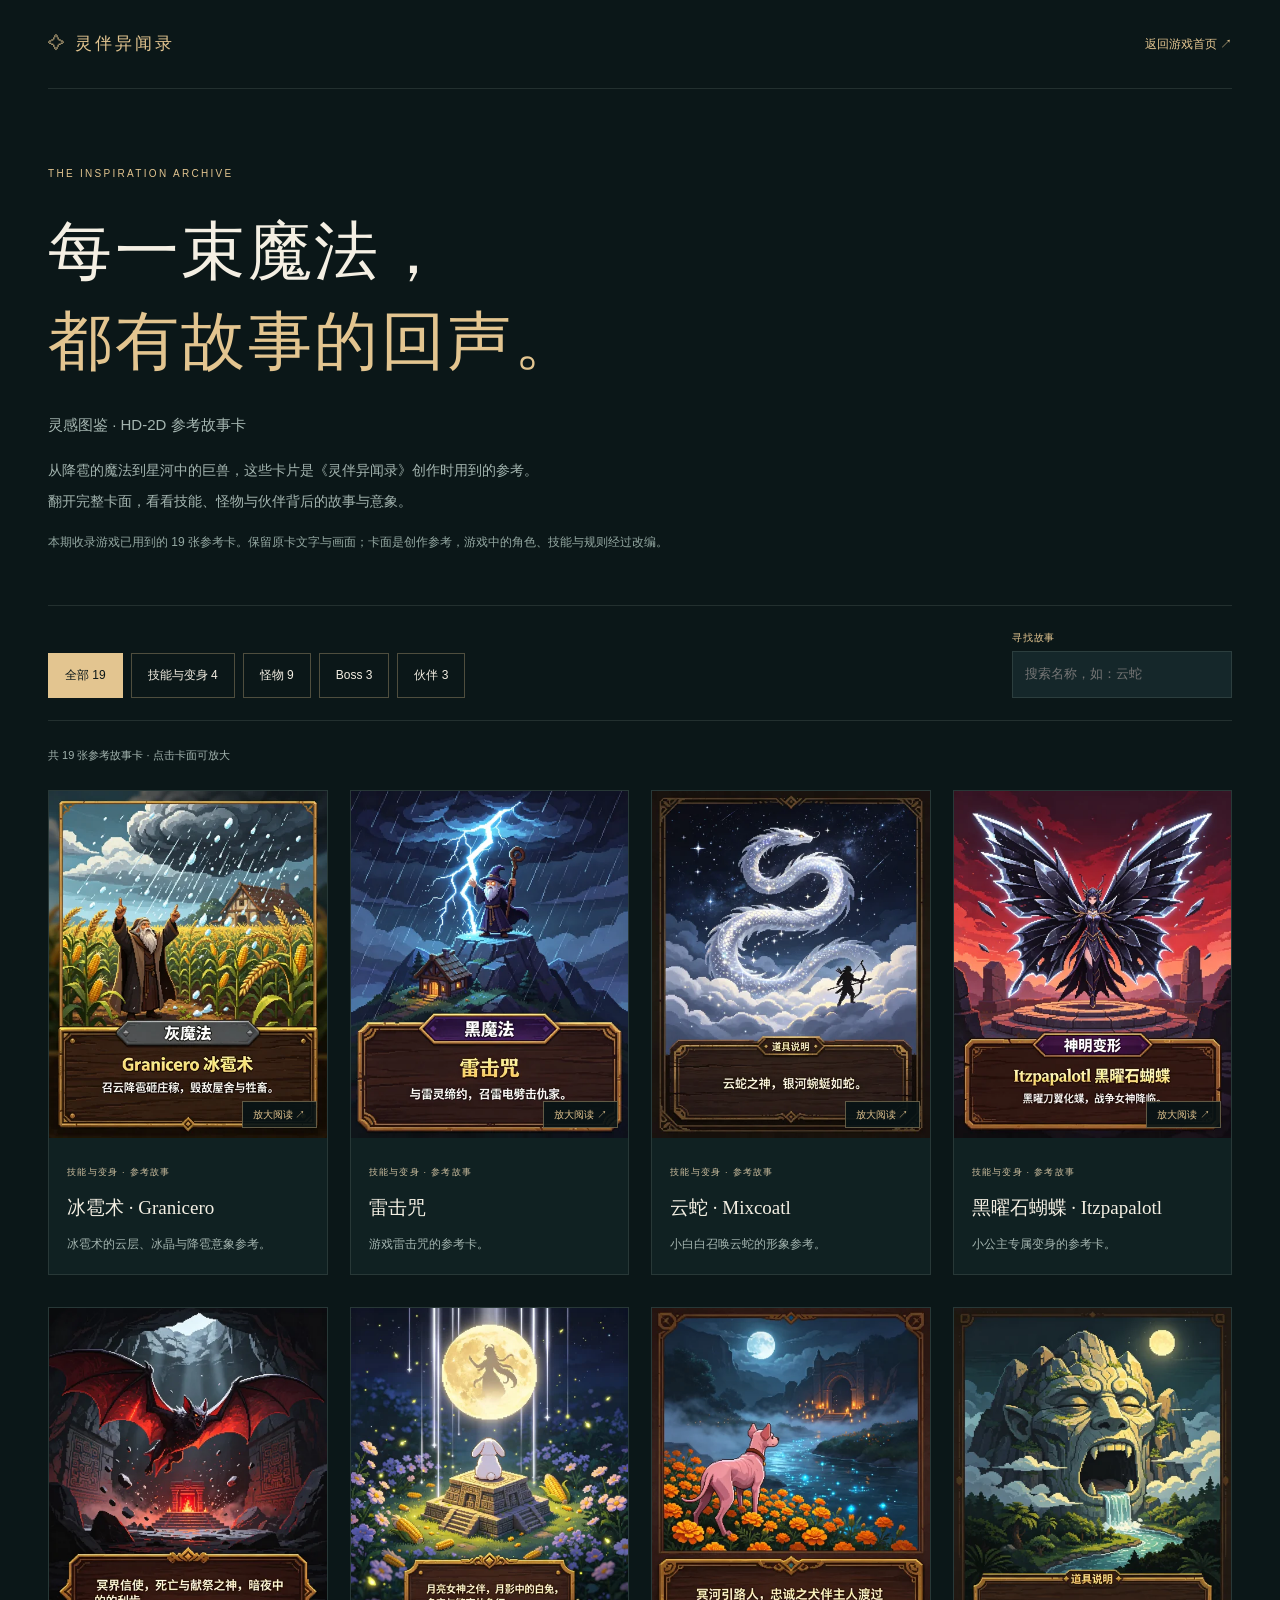
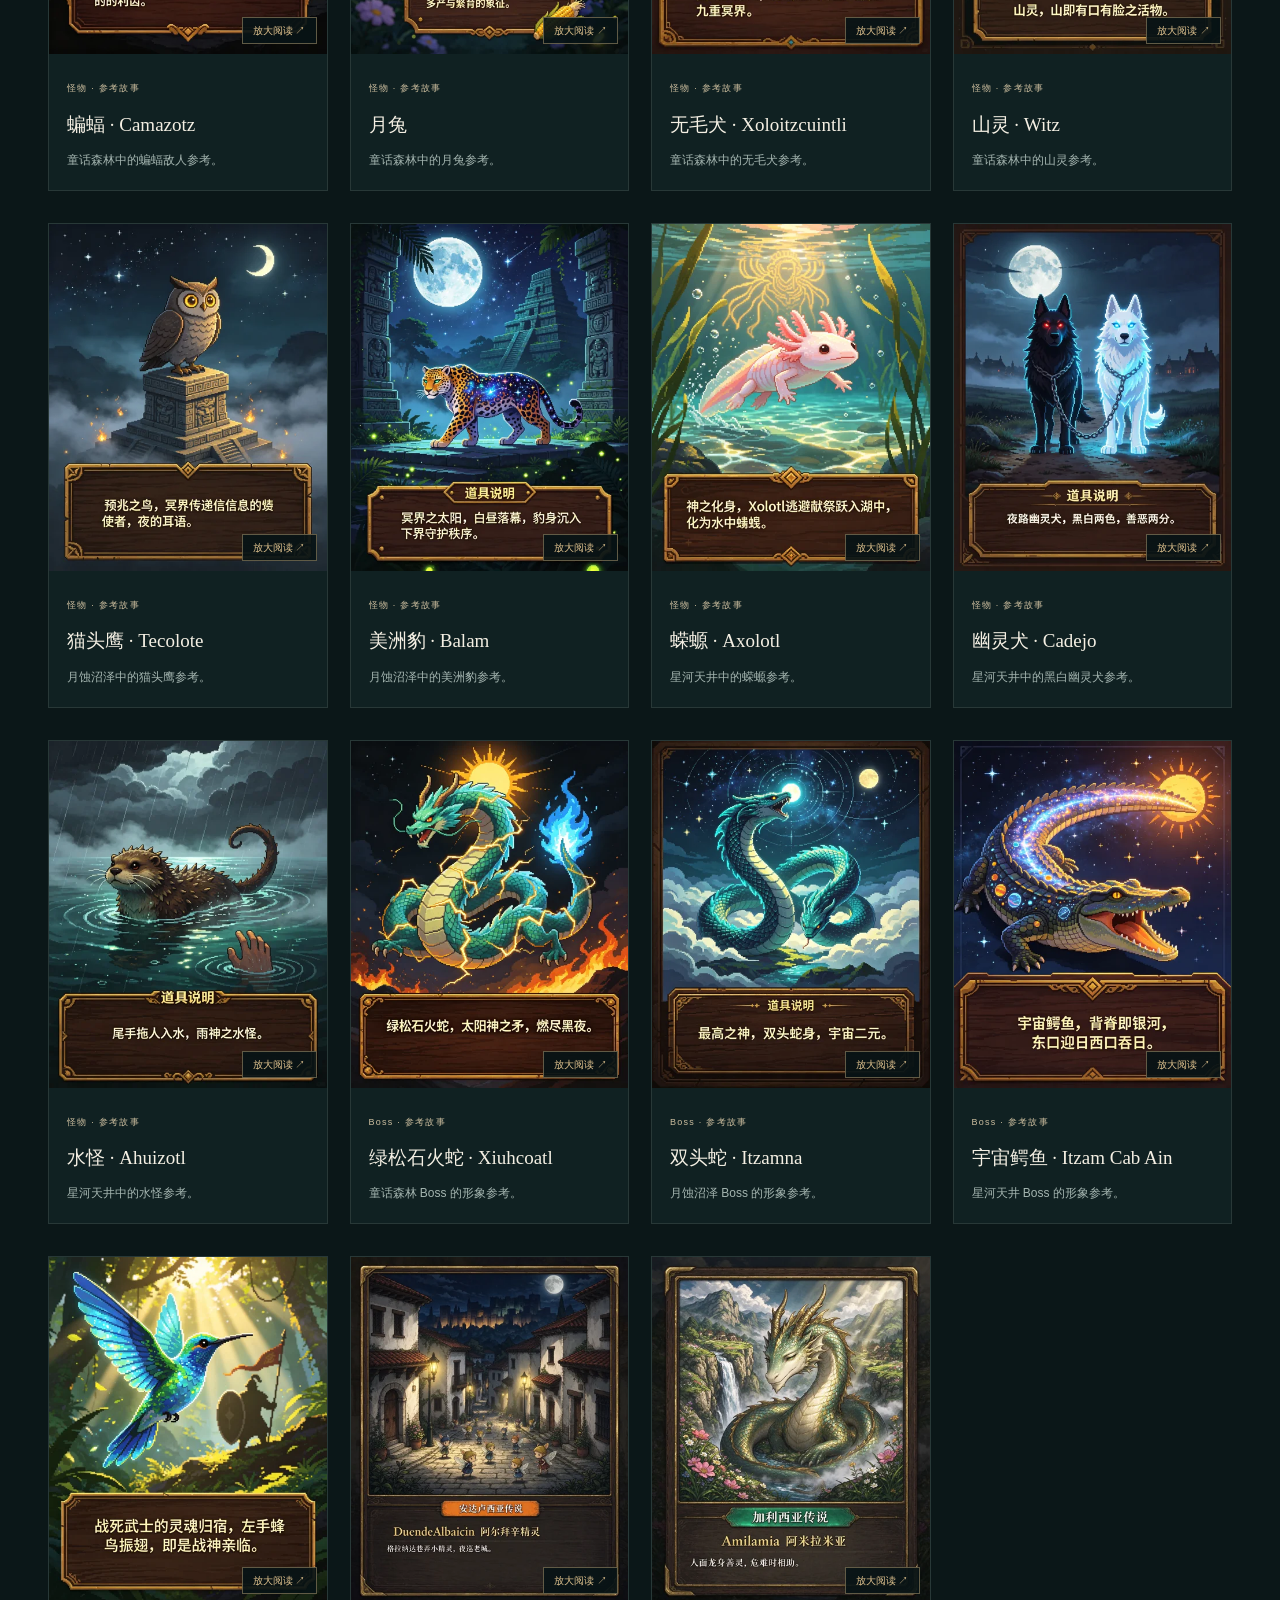
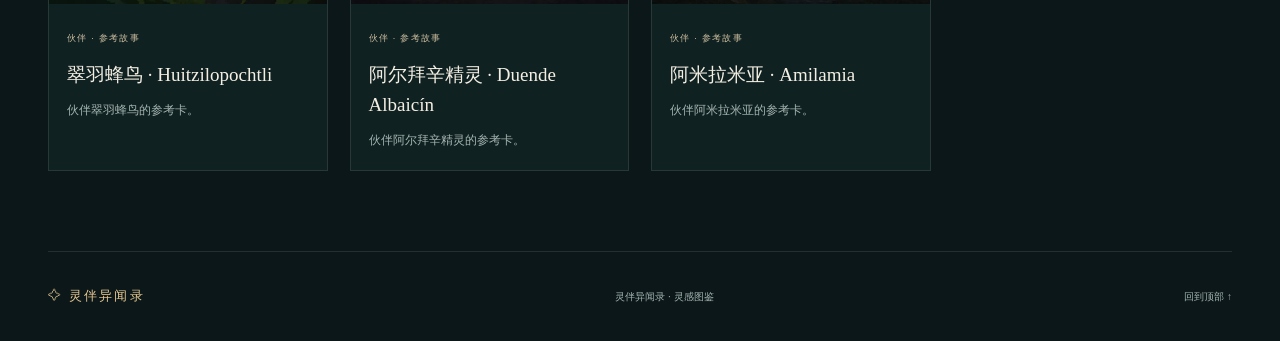
==== lore.html @ 79f8ac51 "Rename game to 灵伴异闻录 and refresh trailer branding" ====
<!doctype html>
<html lang="zh-CN"><head><meta charset="utf-8"><meta name="viewport" content="width=device-width, initial-scale=1"><meta name="theme-color" content="#0b1718"><title>灵感图鉴 · HD-2D 参考故事卡 — 灵伴异闻录</title><meta name="description" content="阅读灵伴异闻录技能、怪物、Boss与伙伴的19张HD-2D参考故事卡，探索魔法和奇幻生物的创作灵感。"><link rel="icon" href="favicon.svg"><link rel="stylesheet" href="style.css?v=lore-1"><link rel="stylesheet" href="lore.css?v=1"><script src="lore.js?v=1" defer></script></head><body class="lore-page"><a class="skip" href="#cards">跳到故事卡</a><header class="lore-header wrap"><a class="brand" href="index.html">✧ 灵伴异闻录</a><a href="index.html">返回游戏首页 ↗</a></header><main><section class="lore-intro wrap"><p class="eyebrow">THE INSPIRATION ARCHIVE</p><h1>每一束魔法，<br><em>都有故事的回声。</em></h1><p>灵感图鉴 · HD-2D 参考故事卡</p><p class="lore-description">从降雹的魔法到星河中的巨兽，这些卡片是《灵伴异闻录》创作时用到的参考。<br>翻开完整卡面，看看技能、怪物与伙伴背后的故事与意象。</p><p class="lore-boundary">本期收录游戏已用到的 19 张参考卡。保留原卡文字与画面；卡面是创作参考，游戏中的角色、技能与规则经过改编。</p></section><section id="cards" class="wrap lore-library" aria-label="参考故事卡图鉴"><div class="lore-tools"><div class="lore-filters" role="group" aria-label="按类型筛选"><button type="button" data-filter="全部" aria-pressed="true">全部 19</button><button type="button" data-filter="技能与变身" aria-pressed="false">技能与变身 4</button><button type="button" data-filter="怪物" aria-pressed="false">怪物 9</button><button type="button" data-filter="Boss" aria-pressed="false">Boss 3</button><button type="button" data-filter="伙伴" aria-pressed="false">伙伴 3</button></div><label class="lore-search">寻找故事<input type="search" id="card-search" placeholder="搜索名称，如：云蛇" autocomplete="off"></label></div><p id="card-count" class="lore-count" aria-live="polite">共 19 张参考故事卡 · 点击卡面可放大</p><div class="lore-grid"><article id="granicero" class="lore-card" data-category="技能与变身"><a class="card-image" href="media/lore/granicero.webp" data-card-title="冰雹术 · Granicero" aria-label="放大阅读：冰雹术 · Granicero"><img src="media/lore/granicero-thumb.webp" alt="冰雹术 · Granicero HD-2D 参考故事卡，点击放大阅读卡面文字" width="480" height="600" loading="lazy"><span>放大阅读 ↗</span></a><div class="lore-caption"><span class="tag">技能与变身 · 参考故事</span><h2>冰雹术 · Granicero</h2><p>冰雹术的云层、冰晶与降雹意象参考。</p></div></article><article id="lightning" class="lore-card" data-category="技能与变身"><a class="card-image" href="media/lore/lightning.webp" data-card-title="雷击咒" aria-label="放大阅读：雷击咒"><img src="media/lore/lightning-thumb.webp" alt="雷击咒 HD-2D 参考故事卡，点击放大阅读卡面文字" width="480" height="600" loading="lazy"><span>放大阅读 ↗</span></a><div class="lore-caption"><span class="tag">技能与变身 · 参考故事</span><h2>雷击咒</h2><p>游戏雷击咒的参考卡。</p></div></article><article id="mixcoatl" class="lore-card" data-category="技能与变身"><a class="card-image" href="media/lore/mixcoatl.webp" data-card-title="云蛇 · Mixcoatl" aria-label="放大阅读：云蛇 · Mixcoatl"><img src="media/lore/mixcoatl-thumb.webp" alt="云蛇 · Mixcoatl HD-2D 参考故事卡，点击放大阅读卡面文字" width="480" height="600" loading="lazy"><span>放大阅读 ↗</span></a><div class="lore-caption"><span class="tag">技能与变身 · 参考故事</span><h2>云蛇 · Mixcoatl</h2><p>小白白召唤云蛇的形象参考。</p></div></article><article id="itzpapalotl" class="lore-card" data-category="技能与变身"><a class="card-image" href="media/lore/itzpapalotl.webp" data-card-title="黑曜石蝴蝶 · Itzpapalotl" aria-label="放大阅读：黑曜石蝴蝶 · Itzpapalotl"><img src="media/lore/itzpapalotl-thumb.webp" alt="黑曜石蝴蝶 · Itzpapalotl HD-2D 参考故事卡，点击放大阅读卡面文字" width="480" height="600" loading="lazy"><span>放大阅读 ↗</span></a><div class="lore-caption"><span class="tag">技能与变身 · 参考故事</span><h2>黑曜石蝴蝶 · Itzpapalotl</h2><p>小公主专属变身的参考卡。</p></div></article><article id="camazotz" class="lore-card" data-category="怪物"><a class="card-image" href="media/lore/camazotz.webp" data-card-title="蝙蝠 · Camazotz" aria-label="放大阅读：蝙蝠 · Camazotz"><img src="media/lore/camazotz-thumb.webp" alt="蝙蝠 · Camazotz HD-2D 参考故事卡，点击放大阅读卡面文字" width="480" height="600" loading="lazy"><span>放大阅读 ↗</span></a><div class="lore-caption"><span class="tag">怪物 · 参考故事</span><h2>蝙蝠 · Camazotz</h2><p>童话森林中的蝙蝠敌人参考。</p></div></article><article id="rabbit" class="lore-card" data-category="怪物"><a class="card-image" href="media/lore/rabbit.webp" data-card-title="月兔" aria-label="放大阅读：月兔"><img src="media/lore/rabbit-thumb.webp" alt="月兔 HD-2D 参考故事卡，点击放大阅读卡面文字" width="480" height="600" loading="lazy"><span>放大阅读 ↗</span></a><div class="lore-caption"><span class="tag">怪物 · 参考故事</span><h2>月兔</h2><p>童话森林中的月兔参考。</p></div></article><article id="xolo" class="lore-card" data-category="怪物"><a class="card-image" href="media/lore/xolo.webp" data-card-title="无毛犬 · Xoloitzcuintli" aria-label="放大阅读：无毛犬 · Xoloitzcuintli"><img src="media/lore/xolo-thumb.webp" alt="无毛犬 · Xoloitzcuintli HD-2D 参考故事卡，点击放大阅读卡面文字" width="480" height="600" loading="lazy"><span>放大阅读 ↗</span></a><div class="lore-caption"><span class="tag">怪物 · 参考故事</span><h2>无毛犬 · Xoloitzcuintli</h2><p>童话森林中的无毛犬参考。</p></div></article><article id="witz" class="lore-card" data-category="怪物"><a class="card-image" href="media/lore/witz.webp" data-card-title="山灵 · Witz" aria-label="放大阅读：山灵 · Witz"><img src="media/lore/witz-thumb.webp" alt="山灵 · Witz HD-2D 参考故事卡，点击放大阅读卡面文字" width="480" height="600" loading="lazy"><span>放大阅读 ↗</span></a><div class="lore-caption"><span class="tag">怪物 · 参考故事</span><h2>山灵 · Witz</h2><p>童话森林中的山灵参考。</p></div></article><article id="tecolote" class="lore-card" data-category="怪物"><a class="card-image" href="media/lore/tecolote.webp" data-card-title="猫头鹰 · Tecolote" aria-label="放大阅读：猫头鹰 · Tecolote"><img src="media/lore/tecolote-thumb.webp" alt="猫头鹰 · Tecolote HD-2D 参考故事卡，点击放大阅读卡面文字" width="480" height="600" loading="lazy"><span>放大阅读 ↗</span></a><div class="lore-caption"><span class="tag">怪物 · 参考故事</span><h2>猫头鹰 · Tecolote</h2><p>月蚀沼泽中的猫头鹰参考。</p></div></article><article id="balam" class="lore-card" data-category="怪物"><a class="card-image" href="media/lore/balam.webp" data-card-title="美洲豹 · Balam" aria-label="放大阅读：美洲豹 · Balam"><img src="media/lore/balam-thumb.webp" alt="美洲豹 · Balam HD-2D 参考故事卡，点击放大阅读卡面文字" width="480" height="600" loading="lazy"><span>放大阅读 ↗</span></a><div class="lore-caption"><span class="tag">怪物 · 参考故事</span><h2>美洲豹 · Balam</h2><p>月蚀沼泽中的美洲豹参考。</p></div></article><article id="axolotl" class="lore-card" data-category="怪物"><a class="card-image" href="media/lore/axolotl.webp" data-card-title="蝾螈 · Axolotl" aria-label="放大阅读：蝾螈 · Axolotl"><img src="media/lore/axolotl-thumb.webp" alt="蝾螈 · Axolotl HD-2D 参考故事卡，点击放大阅读卡面文字" width="480" height="600" loading="lazy"><span>放大阅读 ↗</span></a><div class="lore-caption"><span class="tag">怪物 · 参考故事</span><h2>蝾螈 · Axolotl</h2><p>星河天井中的蝾螈参考。</p></div></article><article id="cadejo" class="lore-card" data-category="怪物"><a class="card-image" href="media/lore/cadejo.webp" data-card-title="幽灵犬 · Cadejo" aria-label="放大阅读：幽灵犬 · Cadejo"><img src="media/lore/cadejo-thumb.webp" alt="幽灵犬 · Cadejo HD-2D 参考故事卡，点击放大阅读卡面文字" width="480" height="600" loading="lazy"><span>放大阅读 ↗</span></a><div class="lore-caption"><span class="tag">怪物 · 参考故事</span><h2>幽灵犬 · Cadejo</h2><p>星河天井中的黑白幽灵犬参考。</p></div></article><article id="ahuizotl" class="lore-card" data-category="怪物"><a class="card-image" href="media/lore/ahuizotl.webp" data-card-title="水怪 · Ahuizotl" aria-label="放大阅读：水怪 · Ahuizotl"><img src="media/lore/ahuizotl-thumb.webp" alt="水怪 · Ahuizotl HD-2D 参考故事卡，点击放大阅读卡面文字" width="480" height="600" loading="lazy"><span>放大阅读 ↗</span></a><div class="lore-caption"><span class="tag">怪物 · 参考故事</span><h2>水怪 · Ahuizotl</h2><p>星河天井中的水怪参考。</p></div></article><article id="xiuhcoatl" class="lore-card" data-category="Boss"><a class="card-image" href="media/lore/xiuhcoatl.webp" data-card-title="绿松石火蛇 · Xiuhcoatl" aria-label="放大阅读：绿松石火蛇 · Xiuhcoatl"><img src="media/lore/xiuhcoatl-thumb.webp" alt="绿松石火蛇 · Xiuhcoatl HD-2D 参考故事卡，点击放大阅读卡面文字" width="480" height="600" loading="lazy"><span>放大阅读 ↗</span></a><div class="lore-caption"><span class="tag">Boss · 参考故事</span><h2>绿松石火蛇 · Xiuhcoatl</h2><p>童话森林 Boss 的形象参考。</p></div></article><article id="itzamna" class="lore-card" data-category="Boss"><a class="card-image" href="media/lore/itzamna.webp" data-card-title="双头蛇 · Itzamna" aria-label="放大阅读：双头蛇 · Itzamna"><img src="media/lore/itzamna-thumb.webp" alt="双头蛇 · Itzamna HD-2D 参考故事卡，点击放大阅读卡面文字" width="480" height="600" loading="lazy"><span>放大阅读 ↗</span></a><div class="lore-caption"><span class="tag">Boss · 参考故事</span><h2>双头蛇 · Itzamna</h2><p>月蚀沼泽 Boss 的形象参考。</p></div></article><article id="itzamcabain" class="lore-card" data-category="Boss"><a class="card-image" href="media/lore/itzamcabain.webp" data-card-title="宇宙鳄鱼 · Itzam Cab Ain" aria-label="放大阅读：宇宙鳄鱼 · Itzam Cab Ain"><img src="media/lore/itzamcabain-thumb.webp" alt="宇宙鳄鱼 · Itzam Cab Ain HD-2D 参考故事卡，点击放大阅读卡面文字" width="480" height="600" loading="lazy"><span>放大阅读 ↗</span></a><div class="lore-caption"><span class="tag">Boss · 参考故事</span><h2>宇宙鳄鱼 · Itzam Cab Ain</h2><p>星河天井 Boss 的形象参考。</p></div></article><article id="hummingbird" class="lore-card" data-category="伙伴"><a class="card-image" href="media/lore/hummingbird.webp" data-card-title="翠羽蜂鸟 · Huitzilopochtli" aria-label="放大阅读：翠羽蜂鸟 · Huitzilopochtli"><img src="media/lore/hummingbird-thumb.webp" alt="翠羽蜂鸟 · Huitzilopochtli HD-2D 参考故事卡，点击放大阅读卡面文字" width="480" height="600" loading="lazy"><span>放大阅读 ↗</span></a><div class="lore-caption"><span class="tag">伙伴 · 参考故事</span><h2>翠羽蜂鸟 · Huitzilopochtli</h2><p>伙伴翠羽蜂鸟的参考卡。</p></div></article><article id="albaicin" class="lore-card" data-category="伙伴"><a class="card-image" href="media/lore/albaicin.webp" data-card-title="阿尔拜辛精灵 · Duende Albaicín" aria-label="放大阅读：阿尔拜辛精灵 · Duende Albaicín"><img src="media/lore/albaicin-thumb.webp" alt="阿尔拜辛精灵 · Duende Albaicín HD-2D 参考故事卡，点击放大阅读卡面文字" width="480" height="600" loading="lazy"><span>放大阅读 ↗</span></a><div class="lore-caption"><span class="tag">伙伴 · 参考故事</span><h2>阿尔拜辛精灵 · Duende Albaicín</h2><p>伙伴阿尔拜辛精灵的参考卡。</p></div></article><article id="amilamia" class="lore-card" data-category="伙伴"><a class="card-image" href="media/lore/amilamia.webp" data-card-title="阿米拉米亚 · Amilamia" aria-label="放大阅读：阿米拉米亚 · Amilamia"><img src="media/lore/amilamia-thumb.webp" alt="阿米拉米亚 · Amilamia HD-2D 参考故事卡，点击放大阅读卡面文字" width="480" height="600" loading="lazy"><span>放大阅读 ↗</span></a><div class="lore-caption"><span class="tag">伙伴 · 参考故事</span><h2>阿米拉米亚 · Amilamia</h2><p>伙伴阿米拉米亚的参考卡。</p></div></article></div><p id="card-empty" hidden>没有找到对应卡片，试试其他名称或分类。</p><noscript><p>可直接点击卡面打开大图；启用 JavaScript 后可使用分类与搜索。</p></noscript></section></main><dialog id="card-viewer" aria-labelledby="viewer-title"><div class="viewer-bar"><h2 id="viewer-title">参考故事卡</h2><a id="viewer-original" href="media/lore/granicero.webp" target="_blank" rel="noopener">打开高清图 ↗</a><button id="viewer-close" type="button" aria-label="关闭大图">关闭 ×</button></div><img id="viewer-image" alt=""><p>卡面原文 · 创作参考</p></dialog><footer class="footer wrap"><a class="brand" href="index.html">✧ 灵伴异闻录</a><p>灵伴异闻录 · 灵感图鉴</p><a href="#">回到顶部 ↑</a></footer></body></html>
---- style.css ----
@charset "UTF-8";
:root{--bg:#0b1718;--panel:#102021;--gold:#e3c590;--text:#f4efe3;--muted:#a4b5b0;--line:#bac8ba24;--serif:Georgia,"Noto Serif SC","Songti SC",SimSun,serif}*{box-sizing:border-box}html{scroll-behavior:smooth;scroll-padding-top:88px}body{margin:0;background:var(--bg);color:var(--text);font-family:"Microsoft YaHei","PingFang SC",sans-serif;font-size:15px;line-height:1.9}a{color:inherit;text-decoration:none}button,a,video{ -webkit-tap-highlight-color:transparent}a:focus-visible,video:focus-visible{outline:2px solid var(--gold);outline-offset:6px}img{max-width:100%;display:block}p,h1,h2,h3{margin-top:0}h2{font-family:var(--serif);font-size:clamp(29px,3.1vw,44px);font-weight:400;line-height:1.5;letter-spacing:.04em;margin-bottom:23px}h2 em{font-style:normal;color:var(--gold)}h3{font-weight:500;letter-spacing:.04em}p{color:var(--muted)}.wrap{width:min(1200px,calc(100% - 96px));margin-inline:auto}.header{height:86px;display:flex;align-items:center;gap:32px;padding:0 48px;position:absolute;inset:0 0 auto;z-index:3;border-bottom:1px solid #fff2;background:linear-gradient(#09131699,transparent)}.brand{font-family:Georgia,serif;letter-spacing:.17em;font-size:17px;color:var(--gold);white-space:nowrap}.brand-star{font-size:33px;vertical-align:middle;margin-right:8px}.header nav{display:flex;gap:36px;margin:auto;font-size:13px;letter-spacing:.08em}.header nav a:hover,.footer a:hover{color:var(--gold)}.header nav span{color:var(--gold);margin-left:6px}.status{font-size:11px;letter-spacing:.13em;color:#d5ded2}.status i{display:inline-block;width:5px;height:5px;background:var(--gold);border-radius:50%;margin-right:8px}.hero{position:relative;min-height:780px;height:min(920px,100svh);overflow:hidden;background:#14282b}.hero-art{position:absolute;inset:0;background:url(media/hero.jpg) center 45%/cover no-repeat;opacity:.83}.hero-shade{position:absolute;inset:0;background:linear-gradient(90deg,#071315ed 0%,#071315a6 34%,#07131510 76%),linear-gradient(0deg,var(--bg),transparent 32%,#07131526)}.hero-content{position:relative;padding-top:180px}.eyebrow{font-size:10px;font-weight:500;letter-spacing:.23em;color:var(--gold);margin-bottom:24px}.hero h1{font-family:var(--serif);font-weight:400;font-size:clamp(60px,7.5vw,104px);line-height:1.25;letter-spacing:.12em;margin-bottom:8px;text-shadow:0 4px 40px #0007}.english-title{font-family:Georgia,serif;font-size:16px;color:var(--gold);letter-spacing:.22em;margin-bottom:34px}.hero-line{color:#fff3dc;font-family:var(--serif);font-size:29px;line-height:1.6;letter-spacing:.12em;margin-bottom:20px}.hero-description{color:#c0cbc7;font-size:14px;line-height:2}.actions{display:flex;gap:18px;margin-top:34px;align-items:center}.button{display:inline-flex;align-items:center;justify-content:center;gap:17px;padding:14px 24px;min-height:52px;font-size:13px;transition:background .2s,transform .2s}.button:hover{transform:translateY(-2px)}.primary{background:var(--gold);color:#162523;border:1px solid var(--gold)}.primary:hover{background:#f3d9ac}.button small{font:9px Georgia,serif;opacity:.7}.quiet{border:1px solid #d8cda155;color:var(--gold)}.quiet:hover{background:#e3c59015}.hero-bottom{position:absolute;bottom:35px;left:0;right:0;display:flex;justify-content:space-between;font-size:11px;letter-spacing:.12em;color:#c1c9bd}.hero-bottom b{margin:0 16px;color:var(--gold)}.hero-bottom a{color:var(--gold)}.art-note{position:absolute;right:48px;bottom:90px;font-size:10px;letter-spacing:.08em;color:#e2e7da99}.section{padding-top:110px;padding-bottom:110px}.adventure{display:grid;grid-template-columns:.85fr 1.4fr;gap:80px}.section-intro>p:last-child{font-size:14px;line-height:2.2}.features{display:grid;grid-template-columns:1fr 1fr;gap:40px 45px}.features article{border-top:1px solid var(--line);padding-top:22px}.feature-number{font-family:Georgia,serif;color:var(--gold);font-style:italic;font-size:20px}.features h3{font-size:19px;margin:12px 0}.features p{font-size:13px;line-height:2;margin-bottom:17px}.tag{font-size:9px;letter-spacing:.14em;color:#cbbd9e}.films{background:linear-gradient(120deg,#132627,#0f2023);border-block:1px solid var(--line)}.section-heading{display:flex;align-items:end;justify-content:space-between;gap:25px;margin-bottom:40px}.section-heading h2{margin-bottom:0}.section-heading>p{font-size:12px;margin-bottom:8px}.film-grid{display:grid;grid-template-columns:1fr 1fr;gap:30px}.video-frame{border:1px solid #c4b68b4a;background:#071012;aspect-ratio:16/9;overflow:hidden}.video-frame video{width:100%;height:100%;display:block;object-fit:contain}.film-heading{display:flex;align-items:center;justify-content:space-between;margin:20px 0 10px}.film-heading h3{font-family:var(--serif);font-size:24px;margin:0}.film-heading>span{color:var(--gold);font-size:11px;letter-spacing:.1em}.film>p{font-size:12px;line-height:2.2}.film-label{color:var(--gold);margin-right:10px}.blue{color:#a6d4e2}.video-note{font-size:11px;line-height:1.8;padding-top:22px;margin:24px 0 0;border-top:1px solid var(--line);color:#819b97}.heroes{display:grid;grid-template-columns:1fr 1fr;gap:110px;align-items:center}.hero-portrait{position:relative;max-width:480px;border:1px solid #c4b68b50;padding:10px}.hero-portrait>img{width:100%;aspect-ratio:4/5;object-fit:cover;object-position:50% 35%}.portrait-caption{background:linear-gradient(transparent,#0b1718ef);position:absolute;bottom:10px;left:10px;right:10px;padding:80px 26px 25px;color:var(--gold);font:11px Georgia,serif;letter-spacing:.18em}.portrait-caption span{display:block;font-family:var(--serif);font-size:28px;margin-top:14px;color:var(--text)}.hero-story>p{font-size:14px;line-height:2.2}.hero-story .eyebrow{font-size:10px}.bear-intro{display:flex;align-items:center;gap:22px;border-top:1px solid var(--line);margin-top:30px;padding-top:23px}.bear-intro>img{width:92px;height:105px;object-fit:contain}.bear-intro h3{font-family:var(--serif);font-size:24px;margin:4px 0}.bear-intro p{font-size:12px;margin:0}.worlds{padding-top:15px}.world-grid{display:grid;grid-template-columns:repeat(3,1fr);gap:24px}.world-grid article{border-bottom:1px solid #c4b68b40;background:#122122}.world-grid img{width:100%;aspect-ratio:16/10;object-fit:cover;opacity:.9;transition:opacity .3s}.world-grid article:hover img{opacity:1}.world-grid article>div{padding:26px 24px 20px}.world-grid h3{font-family:var(--serif);font-size:25px;margin:12px 0 7px}.world-grid p{font-size:12px;margin:0}.world-grid .eyebrow{font-size:9px}.closing{text-align:center;padding:40px 0 100px;background:radial-gradient(ellipse,#20434444,transparent 66%)}.closing-star{font-size:50px;color:var(--gold);display:block;margin-bottom:10px}.closing .eyebrow{font-size:9px}.closing h2{font-size:clamp(28px,3vw,40px)}.closing>p:not(.eyebrow){font-size:14px;margin-bottom:28px}.footer{border-top:1px solid var(--line);padding-block:32px;display:flex;justify-content:space-between;align-items:center;gap:20px}.footer .brand{font-size:13px}.footer p,.footer>a:last-child{font-size:10px;color:var(--muted);margin:0}.skip{position:absolute;top:-60px;left:10px;padding:8px;background:var(--gold);color:var(--bg);z-index:10}.skip:focus{top:10px}
@media(min-width:1600px){.hero-content{padding-top:210px}.hero-art{background-position:center 42%}}@media(max-width:1000px){.wrap{width:calc(100% - 64px)}.header{padding-inline:32px}.adventure{gap:40px;grid-template-columns:.8fr 1.2fr}.heroes{gap:55px}.features{gap:28px}.hero{height:820px;min-height:0}.hero-art{background-position:58% center}.section{padding-block:80px}.worlds{padding-top:0}.section-heading{align-items:start;flex-direction:column;gap:10px}.world-grid{gap:16px}.world-grid article>div{padding:20px 16px}.world-grid p{min-height:46px}}
@media(max-width:680px){.wrap{width:calc(100% - 40px)}.header{height:70px;padding-inline:20px;gap:15px;justify-content:space-between}.brand{font-size:13px;letter-spacing:.1em}.brand-star{font-size:25px;margin-right:4px}.header nav{margin:0;gap:16px;font-size:11px;letter-spacing:0}.header nav a:first-child{display:none}.header nav span,.status{display:none}.hero{height:790px}.hero-art{background-position:62% center;opacity:.65}.hero-shade{background:linear-gradient(90deg,#071315dc,#07131548),linear-gradient(0deg,var(--bg),transparent 60%)}.hero-content{padding-top:150px}.hero .eyebrow{font-size:8px;letter-spacing:.16em}.hero h1{font-size:58px;letter-spacing:.07em}.english-title{font-size:12px;margin-top:14px;margin-bottom:34px}.hero-line{font-size:27px}.hero-description{font-size:12px}.actions{gap:12px;margin-top:32px}.button{padding:13px 17px;gap:10px;font-size:12px}.button small{font-size:8px}.hero-bottom{bottom:29px;font-size:9px;letter-spacing:.03em}.hero-bottom b{margin:0 7px}.art-note{right:20px;bottom:65px;font-size:8px}.section{padding-block:64px}.adventure{grid-template-columns:1fr;gap:24px}.features{gap:28px 24px}.features h3{font-size:16px}.features p{font-size:12px}.tag{font-size:8px}.eyebrow{font-size:9px;margin-bottom:18px}.film-grid{grid-template-columns:1fr;gap:26px}.film-heading h3{font-size:22px}.film>p{font-size:11px}.section-heading{margin-bottom:27px}.section-heading h2{font-size:29px}.section-heading>p{font-size:11px}.heroes{grid-template-columns:1fr;gap:38px}.hero-portrait{width:90%;margin-inline:auto}.hero-story h2{font-size:34px}.hero-story>p{font-size:13px}.bear-intro>img{width:75px;height:86px}.worlds{padding-top:10px}.world-grid{grid-template-columns:1fr;gap:26px}.world-grid p{min-height:0}.world-grid article>div{padding:22px}.closing{padding-top:0;padding-bottom:65px}.closing h2{font-size:26px}.closing h2 em{display:block}.closing>p:not(.eyebrow){font-size:12px}.footer{flex-wrap:wrap;padding-block:26px;gap:16px}.footer p{order:3;width:100%;font-size:9px}.footer .brand{font-size:12px}}
@media(prefers-reduced-motion:reduce){html{scroll-behavior:auto}*,*::before,*::after{transition:none!important;animation:none!important}}
.hero-art video{width:100%;height:100%;object-fit:cover;object-position:center 45%;pointer-events:none}.hero-art video[hidden]{display:none}@media(min-width:1600px){.hero-art video{object-position:center 42%}}@media(max-width:1000px){.hero-art video{object-position:58% center}}@media(max-width:680px){.hero-art video{object-position:62% center}}

/* Creator story and development journal */
.header nav{gap:24px}.story-section{background:linear-gradient(135deg,#162a2b,#0d1c20);border-block:1px solid var(--line)}.story-layout{display:grid;grid-template-columns:.85fr 1.4fr;gap:90px}.story-caption{font-size:12px;letter-spacing:.08em}.story-symbol{font-family:var(--serif);font-size:62px;color:var(--gold);margin:42px 0 12px}.story-symbol span{font:20px Georgia,serif;vertical-align:middle;color:var(--muted);margin:0 18px}.story-letter{border-left:1px solid #e3c59045;padding-left:44px}.story-letter .story-lead{font-family:var(--serif);font-size:24px;line-height:1.8;color:var(--text);margin-top:20px}.story-letter>p{font-size:14px;line-height:2.2;margin-bottom:22px}.story-letter blockquote{font-family:var(--serif);font-size:22px;line-height:1.9;color:var(--gold);margin:32px 0;padding-top:26px;border-top:1px solid var(--line)}.story-letter .story-sign{font-size:12px;color:var(--gold);margin-bottom:0}.devlog-intro{font-size:14px;max-width:780px;line-height:2.1;margin-bottom:45px}.dev-timeline{list-style:none;padding:0;margin:0;display:grid;grid-template-columns:1fr 1fr;gap:0 56px}.dev-timeline li{display:flex;gap:23px;border-top:1px solid var(--line);padding:30px 0}.dev-index{font:italic 28px Georgia,serif;color:#c9b180;min-width:34px}.dev-timeline h3{font-family:var(--serif);font-size:23px;line-height:1.6;margin:10px 0 12px}.dev-timeline p{font-size:13px;line-height:2.1;margin:0}.devlog-note{margin-top:20px;padding:24px 28px;border-left:2px solid var(--gold);background:#142526}.devlog-note .status{display:inline}.devlog-note p{font-size:12px;line-height:2;margin:10px 0 0}@media(max-width:1000px){.story-layout{gap:45px}.story-letter{padding-left:28px}.header nav{gap:16px}.header>.status{display:none}.dev-timeline{gap:0 30px}}@media(max-width:680px){.header{height:104px;flex-wrap:wrap;align-content:center;gap:6px}.header nav{width:100%;justify-content:space-between;gap:12px}.header nav a:first-child{display:block}.hero-content{padding-top:162px}.story-layout{grid-template-columns:1fr;gap:22px}.story-symbol{margin:20px 0 10px;font-size:42px}.story-letter{padding-left:20px}.story-letter .story-lead{font-size:21px}.story-letter>p{font-size:13px}.story-letter blockquote{font-size:19px}.dev-timeline{grid-template-columns:1fr}.dev-timeline li{gap:16px;padding:25px 0}.dev-timeline h3{font-size:22px}.devlog-intro{font-size:13px}.dev-index{font-size:24px}.devlog-note{padding:20px}}
.inspiration{padding-top:0}.inspiration-grid{display:grid;grid-template-columns:repeat(4,minmax(0,1fr));gap:24px}.inspiration-grid a{border-bottom:1px solid var(--line);padding-bottom:18px}.inspiration-grid img{width:100%;height:auto;aspect-ratio:4/5;object-fit:contain;background:#071011}.inspiration-grid span{display:block;font-family:var(--serif);font-size:18px;margin-top:15px}.inspiration-grid small{color:var(--gold);font-size:10px}.header nav{gap:18px}@media(max-width:1000px){.header nav{gap:12px}.inspiration-grid{gap:16px}}@media(max-width:680px){.header nav{gap:10px;flex-wrap:wrap;justify-content:flex-start}.header{height:120px}.hero-content{padding-top:177px}.inspiration-grid{grid-template-columns:repeat(2,minmax(0,1fr));gap:24px 16px}.inspiration-grid span{font-size:16px}.inspiration .section-heading{align-items:start}}

/* Localized game title */
.hero .english-title{letter-spacing:.06em;max-width:540px;line-height:1.6}
@media(max-width:600px){.hero h1{font-size:clamp(38px,10vw,58px)}}
---- lore.css ----
.lore-header{display:flex;justify-content:space-between;align-items:center;padding-block:28px;border-bottom:1px solid var(--line)}.lore-header>a:last-child{font-size:12px;color:var(--gold)}.lore-intro{padding-top:75px;padding-bottom:40px}.lore-intro h1{font-family:var(--serif);font-size:clamp(36px,5vw,64px);font-weight:400;line-height:1.4;letter-spacing:.04em;margin-bottom:25px}.lore-intro em{color:var(--gold);font-style:normal}.lore-description{font-size:14px;line-height:2.2}.lore-boundary{font-size:12px;max-width:800px;color:#94a8a2}.lore-library{padding-bottom:80px}.lore-tools{display:flex;align-items:end;justify-content:space-between;gap:24px;border-block:1px solid var(--line);padding-block:22px}.lore-filters{display:flex;gap:8px;flex-wrap:wrap}.lore-filters button,#viewer-close{font:inherit;font-size:12px;border:1px solid #e3c59050;background:transparent;color:var(--text);padding:10px 16px;cursor:pointer}.lore-filters button[aria-pressed=true]{background:var(--gold);color:var(--bg)}button:focus-visible,input:focus-visible{outline:2px solid var(--gold);outline-offset:3px}.lore-search{font-size:10px;color:var(--gold);letter-spacing:.08em}.lore-search input{display:block;margin-top:4px;padding:10px 12px;width:220px;font:inherit;font-size:13px;background:#15272a;border:1px solid var(--line);color:var(--text)}.lore-count{font-size:11px;margin:24px 0}.lore-grid{display:grid;grid-template-columns:repeat(4,minmax(0,1fr));gap:32px 22px}.lore-card{background:#102122;border:1px solid var(--line);scroll-margin-top:24px}.lore-card[hidden]{display:none}.card-image{display:block;position:relative}.card-image img{width:100%;height:auto;aspect-ratio:4/5;object-fit:contain;background:#071011}.card-image>span{position:absolute;bottom:10px;right:10px;background:#071315e8;color:var(--gold);font-size:10px;padding:3px 10px;border:1px solid #e3c59066}.card-image:hover{outline:1px solid var(--gold)}.lore-caption{padding:18px}.lore-caption h2{font-size:19px;line-height:1.6;letter-spacing:0;margin:9px 0}.lore-caption p{font-size:12px;margin:0}.lore-caption .tag{font-size:9px}#card-viewer{background:#0b1718;color:var(--text);border:1px solid #e3c59080;padding:0;width:min(900px,94vw);max-height:92svh;overflow:auto}#card-viewer::backdrop{background:#030909ed}.viewer-bar{position:sticky;top:0;background:#0b1718f5;padding:15px 20px;display:flex;align-items:center;gap:20px;z-index:1;border-bottom:1px solid var(--line)}.viewer-bar h2{font:16px var(--serif);margin:0;margin-right:auto}.viewer-bar a{font-size:11px;color:var(--gold);white-space:nowrap}#viewer-image{width:100%;height:auto}#card-viewer>p{font-size:11px;text-align:center;margin:16px}body:has(dialog[open]){overflow:hidden}@media(max-width:1000px){.lore-grid{grid-template-columns:repeat(3,minmax(0,1fr))}.lore-tools{flex-wrap:wrap}}@media(max-width:680px){.lore-header{padding-block:22px}.lore-header>a:last-child{font-size:10px}.lore-intro{padding-top:45px}.lore-intro h1{font-size:36px}.lore-description{font-size:13px}.lore-grid{grid-template-columns:repeat(2,minmax(0,1fr));gap:20px 12px}.lore-caption{padding:12px}.lore-caption h2{font-size:16px}.lore-caption p{font-size:11px}.lore-filters button{padding:9px 12px}.lore-search,.lore-search input{width:100%}.viewer-bar{gap:10px;padding:12px}.viewer-bar h2{font-size:14px}.viewer-bar a{font-size:10px}#viewer-close{padding:8px;white-space:nowrap}.card-image>span{font-size:9px;bottom:6px;right:6px}}
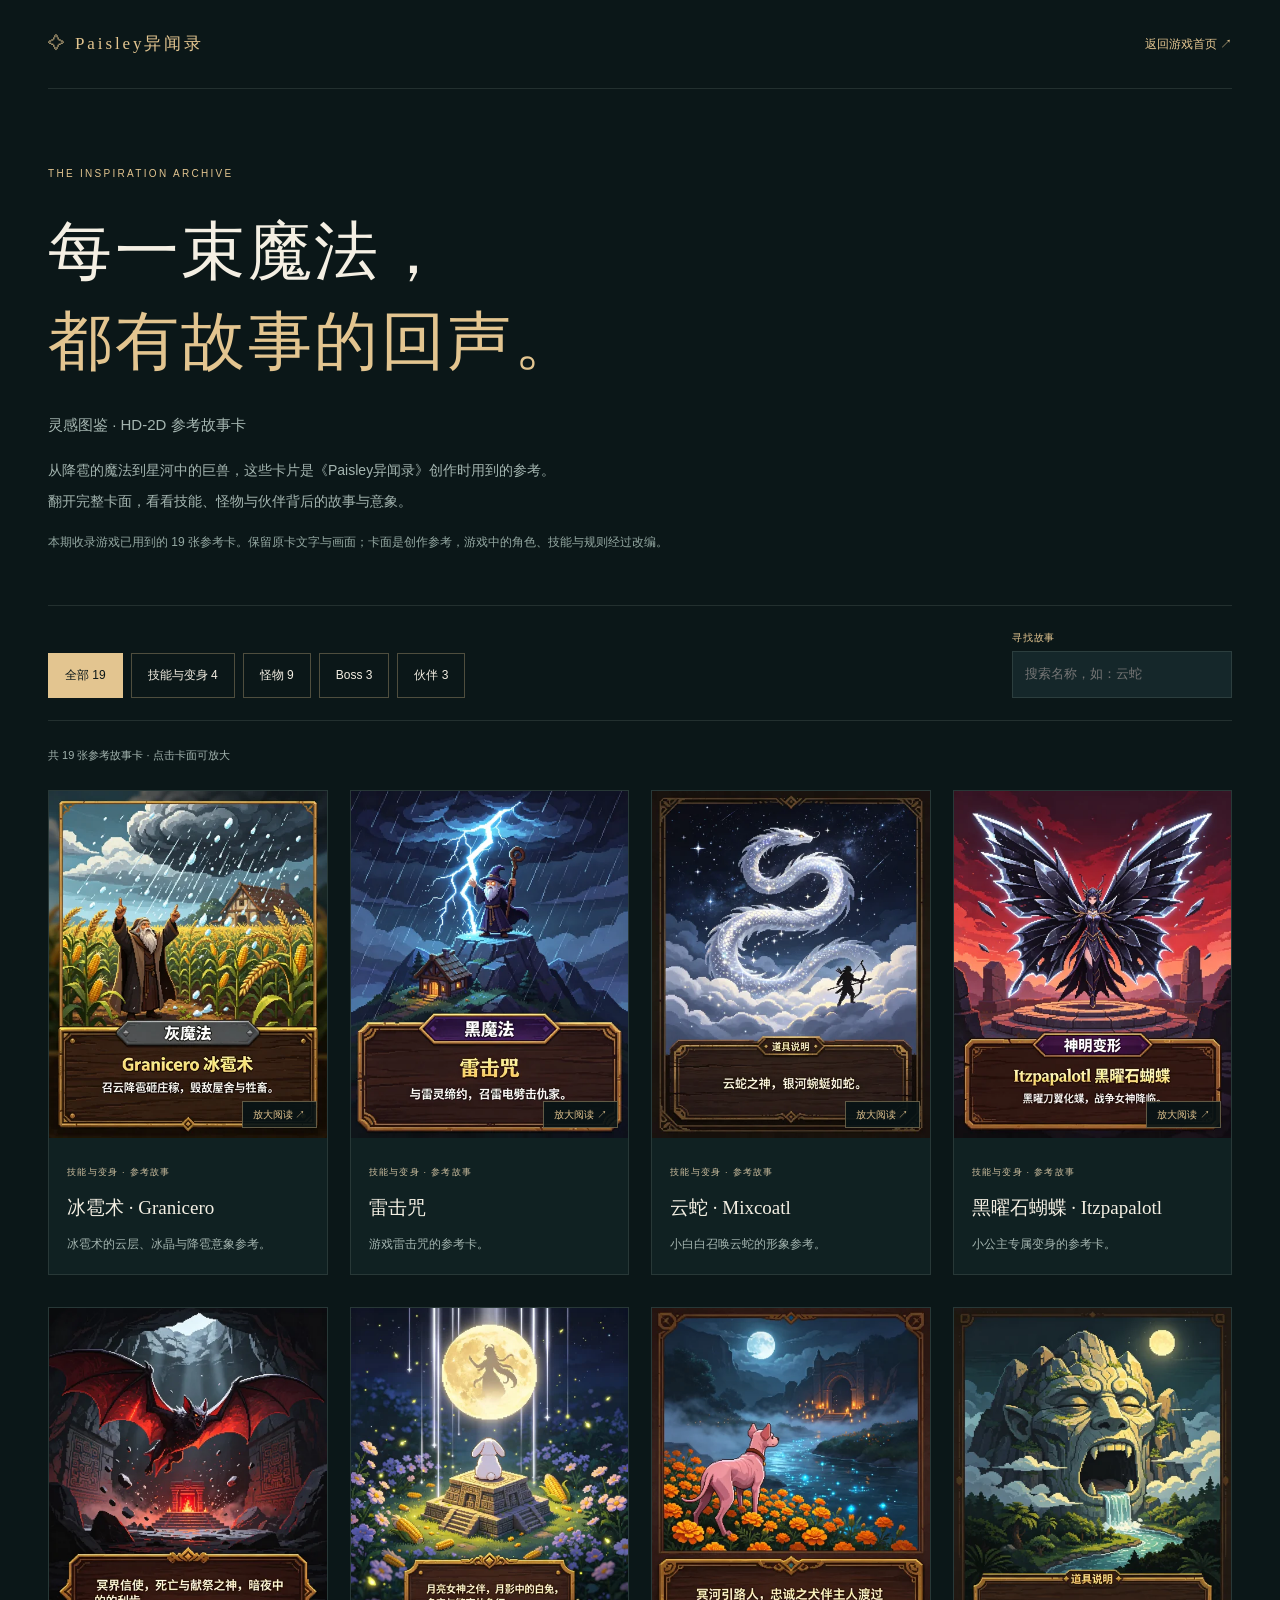
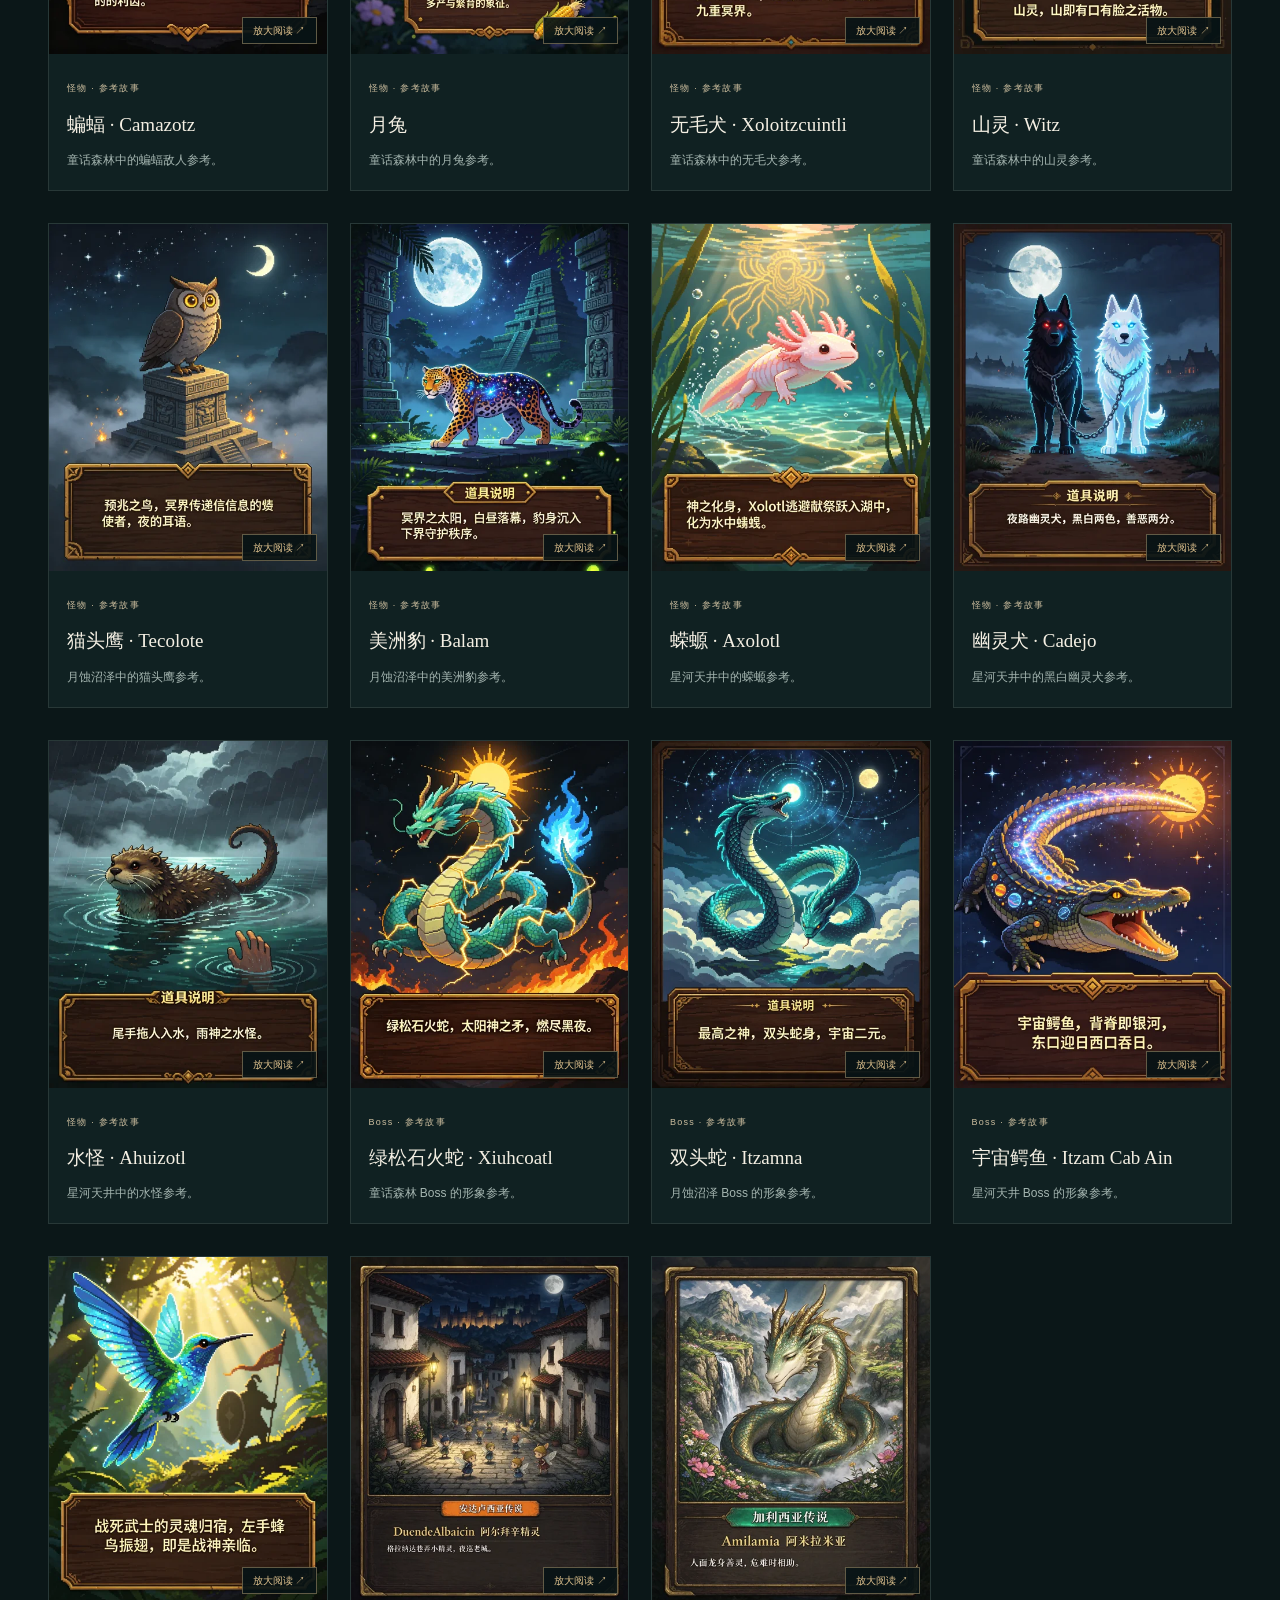
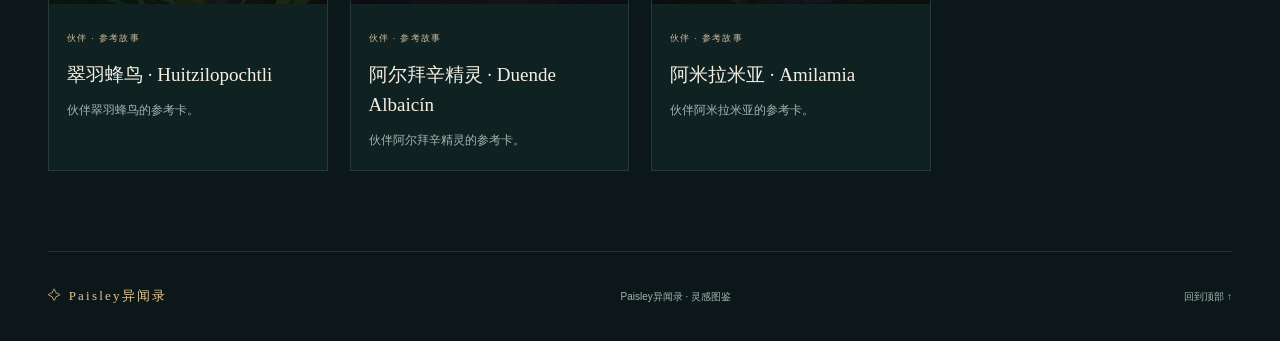
==== commit d1277683: "Rename game branding to Paisley异闻录" ====
--- a/lore.html
+++ b/lore.html
@@ -1,2 +1,2 @@
 <!doctype html>
-<html lang="zh-CN"><head><meta charset="utf-8"><meta name="viewport" content="width=device-width, initial-scale=1"><meta name="theme-color" content="#0b1718"><title>灵感图鉴 · HD-2D 参考故事卡 — 灵伴异闻录</title><meta name="description" content="阅读灵伴异闻录技能、怪物、Boss与伙伴的19张HD-2D参考故事卡，探索魔法和奇幻生物的创作灵感。"><link rel="icon" href="favicon.svg"><link rel="stylesheet" href="style.css?v=lore-1"><link rel="stylesheet" href="lore.css?v=1"><script src="lore.js?v=1" defer></script></head><body class="lore-page"><a class="skip" href="#cards">跳到故事卡</a><header class="lore-header wrap"><a class="brand" href="index.html">✧ 灵伴异闻录</a><a href="index.html">返回游戏首页 ↗</a></header><main><section class="lore-intro wrap"><p class="eyebrow">THE INSPIRATION ARCHIVE</p><h1>每一束魔法，<br><em>都有故事的回声。</em></h1><p>灵感图鉴 · HD-2D 参考故事卡</p><p class="lore-description">从降雹的魔法到星河中的巨兽，这些卡片是《灵伴异闻录》创作时用到的参考。<br>翻开完整卡面，看看技能、怪物与伙伴背后的故事与意象。</p><p class="lore-boundary">本期收录游戏已用到的 19 张参考卡。保留原卡文字与画面；卡面是创作参考，游戏中的角色、技能与规则经过改编。</p></section><section id="cards" class="wrap lore-library" aria-label="参考故事卡图鉴"><div class="lore-tools"><div class="lore-filters" role="group" aria-label="按类型筛选"><button type="button" data-filter="全部" aria-pressed="true">全部 19</button><button type="button" data-filter="技能与变身" aria-pressed="false">技能与变身 4</button><button type="button" data-filter="怪物" aria-pressed="false">怪物 9</button><button type="button" data-filter="Boss" aria-pressed="false">Boss 3</button><button type="button" data-filter="伙伴" aria-pressed="false">伙伴 3</button></div><label class="lore-search">寻找故事<input type="search" id="card-search" placeholder="搜索名称，如：云蛇" autocomplete="off"></label></div><p id="card-count" class="lore-count" aria-live="polite">共 19 张参考故事卡 · 点击卡面可放大</p><div class="lore-grid"><article id="granicero" class="lore-card" data-category="技能与变身"><a class="card-image" href="media/lore/granicero.webp" data-card-title="冰雹术 · Granicero" aria-label="放大阅读：冰雹术 · Granicero"><img src="media/lore/granicero-thumb.webp" alt="冰雹术 · Granicero HD-2D 参考故事卡，点击放大阅读卡面文字" width="480" height="600" loading="lazy"><span>放大阅读 ↗</span></a><div class="lore-caption"><span class="tag">技能与变身 · 参考故事</span><h2>冰雹术 · Granicero</h2><p>冰雹术的云层、冰晶与降雹意象参考。</p></div></article><article id="lightning" class="lore-card" data-category="技能与变身"><a class="card-image" href="media/lore/lightning.webp" data-card-title="雷击咒" aria-label="放大阅读：雷击咒"><img src="media/lore/lightning-thumb.webp" alt="雷击咒 HD-2D 参考故事卡，点击放大阅读卡面文字" width="480" height="600" loading="lazy"><span>放大阅读 ↗</span></a><div class="lore-caption"><span class="tag">技能与变身 · 参考故事</span><h2>雷击咒</h2><p>游戏雷击咒的参考卡。</p></div></article><article id="mixcoatl" class="lore-card" data-category="技能与变身"><a class="card-image" href="media/lore/mixcoatl.webp" data-card-title="云蛇 · Mixcoatl" aria-label="放大阅读：云蛇 · Mixcoatl"><img src="media/lore/mixcoatl-thumb.webp" alt="云蛇 · Mixcoatl HD-2D 参考故事卡，点击放大阅读卡面文字" width="480" height="600" loading="lazy"><span>放大阅读 ↗</span></a><div class="lore-caption"><span class="tag">技能与变身 · 参考故事</span><h2>云蛇 · Mixcoatl</h2><p>小白白召唤云蛇的形象参考。</p></div></article><article id="itzpapalotl" class="lore-card" data-category="技能与变身"><a class="card-image" href="media/lore/itzpapalotl.webp" data-card-title="黑曜石蝴蝶 · Itzpapalotl" aria-label="放大阅读：黑曜石蝴蝶 · Itzpapalotl"><img src="media/lore/itzpapalotl-thumb.webp" alt="黑曜石蝴蝶 · Itzpapalotl HD-2D 参考故事卡，点击放大阅读卡面文字" width="480" height="600" loading="lazy"><span>放大阅读 ↗</span></a><div class="lore-caption"><span class="tag">技能与变身 · 参考故事</span><h2>黑曜石蝴蝶 · Itzpapalotl</h2><p>小公主专属变身的参考卡。</p></div></article><article id="camazotz" class="lore-card" data-category="怪物"><a class="card-image" href="media/lore/camazotz.webp" data-card-title="蝙蝠 · Camazotz" aria-label="放大阅读：蝙蝠 · Camazotz"><img src="media/lore/camazotz-thumb.webp" alt="蝙蝠 · Camazotz HD-2D 参考故事卡，点击放大阅读卡面文字" width="480" height="600" loading="lazy"><span>放大阅读 ↗</span></a><div class="lore-caption"><span class="tag">怪物 · 参考故事</span><h2>蝙蝠 · Camazotz</h2><p>童话森林中的蝙蝠敌人参考。</p></div></article><article id="rabbit" class="lore-card" data-category="怪物"><a class="card-image" href="media/lore/rabbit.webp" data-card-title="月兔" aria-label="放大阅读：月兔"><img src="media/lore/rabbit-thumb.webp" alt="月兔 HD-2D 参考故事卡，点击放大阅读卡面文字" width="480" height="600" loading="lazy"><span>放大阅读 ↗</span></a><div class="lore-caption"><span class="tag">怪物 · 参考故事</span><h2>月兔</h2><p>童话森林中的月兔参考。</p></div></article><article id="xolo" class="lore-card" data-category="怪物"><a class="card-image" href="media/lore/xolo.webp" data-card-title="无毛犬 · Xoloitzcuintli" aria-label="放大阅读：无毛犬 · Xoloitzcuintli"><img src="media/lore/xolo-thumb.webp" alt="无毛犬 · Xoloitzcuintli HD-2D 参考故事卡，点击放大阅读卡面文字" width="480" height="600" loading="lazy"><span>放大阅读 ↗</span></a><div class="lore-caption"><span class="tag">怪物 · 参考故事</span><h2>无毛犬 · Xoloitzcuintli</h2><p>童话森林中的无毛犬参考。</p></div></article><article id="witz" class="lore-card" data-category="怪物"><a class="card-image" href="media/lore/witz.webp" data-card-title="山灵 · Witz" aria-label="放大阅读：山灵 · Witz"><img src="media/lore/witz-thumb.webp" alt="山灵 · Witz HD-2D 参考故事卡，点击放大阅读卡面文字" width="480" height="600" loading="lazy"><span>放大阅读 ↗</span></a><div class="lore-caption"><span class="tag">怪物 · 参考故事</span><h2>山灵 · Witz</h2><p>童话森林中的山灵参考。</p></div></article><article id="tecolote" class="lore-card" data-category="怪物"><a class="card-image" href="media/lore/tecolote.webp" data-card-title="猫头鹰 · Tecolote" aria-label="放大阅读：猫头鹰 · Tecolote"><img src="media/lore/tecolote-thumb.webp" alt="猫头鹰 · Tecolote HD-2D 参考故事卡，点击放大阅读卡面文字" width="480" height="600" loading="lazy"><span>放大阅读 ↗</span></a><div class="lore-caption"><span class="tag">怪物 · 参考故事</span><h2>猫头鹰 · Tecolote</h2><p>月蚀沼泽中的猫头鹰参考。</p></div></article><article id="balam" class="lore-card" data-category="怪物"><a class="card-image" href="media/lore/balam.webp" data-card-title="美洲豹 · Balam" aria-label="放大阅读：美洲豹 · Balam"><img src="media/lore/balam-thumb.webp" alt="美洲豹 · Balam HD-2D 参考故事卡，点击放大阅读卡面文字" width="480" height="600" loading="lazy"><span>放大阅读 ↗</span></a><div class="lore-caption"><span class="tag">怪物 · 参考故事</span><h2>美洲豹 · Balam</h2><p>月蚀沼泽中的美洲豹参考。</p></div></article><article id="axolotl" class="lore-card" data-category="怪物"><a class="card-image" href="media/lore/axolotl.webp" data-card-title="蝾螈 · Axolotl" aria-label="放大阅读：蝾螈 · Axolotl"><img src="media/lore/axolotl-thumb.webp" alt="蝾螈 · Axolotl HD-2D 参考故事卡，点击放大阅读卡面文字" width="480" height="600" loading="lazy"><span>放大阅读 ↗</span></a><div class="lore-caption"><span class="tag">怪物 · 参考故事</span><h2>蝾螈 · Axolotl</h2><p>星河天井中的蝾螈参考。</p></div></article><article id="cadejo" class="lore-card" data-category="怪物"><a class="card-image" href="media/lore/cadejo.webp" data-card-title="幽灵犬 · Cadejo" aria-label="放大阅读：幽灵犬 · Cadejo"><img src="media/lore/cadejo-thumb.webp" alt="幽灵犬 · Cadejo HD-2D 参考故事卡，点击放大阅读卡面文字" width="480" height="600" loading="lazy"><span>放大阅读 ↗</span></a><div class="lore-caption"><span class="tag">怪物 · 参考故事</span><h2>幽灵犬 · Cadejo</h2><p>星河天井中的黑白幽灵犬参考。</p></div></article><article id="ahuizotl" class="lore-card" data-category="怪物"><a class="card-image" href="media/lore/ahuizotl.webp" data-card-title="水怪 · Ahuizotl" aria-label="放大阅读：水怪 · Ahuizotl"><img src="media/lore/ahuizotl-thumb.webp" alt="水怪 · Ahuizotl HD-2D 参考故事卡，点击放大阅读卡面文字" width="480" height="600" loading="lazy"><span>放大阅读 ↗</span></a><div class="lore-caption"><span class="tag">怪物 · 参考故事</span><h2>水怪 · Ahuizotl</h2><p>星河天井中的水怪参考。</p></div></article><article id="xiuhcoatl" class="lore-card" data-category="Boss"><a class="card-image" href="media/lore/xiuhcoatl.webp" data-card-title="绿松石火蛇 · Xiuhcoatl" aria-label="放大阅读：绿松石火蛇 · Xiuhcoatl"><img src="media/lore/xiuhcoatl-thumb.webp" alt="绿松石火蛇 · Xiuhcoatl HD-2D 参考故事卡，点击放大阅读卡面文字" width="480" height="600" loading="lazy"><span>放大阅读 ↗</span></a><div class="lore-caption"><span class="tag">Boss · 参考故事</span><h2>绿松石火蛇 · Xiuhcoatl</h2><p>童话森林 Boss 的形象参考。</p></div></article><article id="itzamna" class="lore-card" data-category="Boss"><a class="card-image" href="media/lore/itzamna.webp" data-card-title="双头蛇 · Itzamna" aria-label="放大阅读：双头蛇 · Itzamna"><img src="media/lore/itzamna-thumb.webp" alt="双头蛇 · Itzamna HD-2D 参考故事卡，点击放大阅读卡面文字" width="480" height="600" loading="lazy"><span>放大阅读 ↗</span></a><div class="lore-caption"><span class="tag">Boss · 参考故事</span><h2>双头蛇 · Itzamna</h2><p>月蚀沼泽 Boss 的形象参考。</p></div></article><article id="itzamcabain" class="lore-card" data-category="Boss"><a class="card-image" href="media/lore/itzamcabain.webp" data-card-title="宇宙鳄鱼 · Itzam Cab Ain" aria-label="放大阅读：宇宙鳄鱼 · Itzam Cab Ain"><img src="media/lore/itzamcabain-thumb.webp" alt="宇宙鳄鱼 · Itzam Cab Ain HD-2D 参考故事卡，点击放大阅读卡面文字" width="480" height="600" loading="lazy"><span>放大阅读 ↗</span></a><div class="lore-caption"><span class="tag">Boss · 参考故事</span><h2>宇宙鳄鱼 · Itzam Cab Ain</h2><p>星河天井 Boss 的形象参考。</p></div></article><article id="hummingbird" class="lore-card" data-category="伙伴"><a class="card-image" href="media/lore/hummingbird.webp" data-card-title="翠羽蜂鸟 · Huitzilopochtli" aria-label="放大阅读：翠羽蜂鸟 · Huitzilopochtli"><img src="media/lore/hummingbird-thumb.webp" alt="翠羽蜂鸟 · Huitzilopochtli HD-2D 参考故事卡，点击放大阅读卡面文字" width="480" height="600" loading="lazy"><span>放大阅读 ↗</span></a><div class="lore-caption"><span class="tag">伙伴 · 参考故事</span><h2>翠羽蜂鸟 · Huitzilopochtli</h2><p>伙伴翠羽蜂鸟的参考卡。</p></div></article><article id="albaicin" class="lore-card" data-category="伙伴"><a class="card-image" href="media/lore/albaicin.webp" data-card-title="阿尔拜辛精灵 · Duende Albaicín" aria-label="放大阅读：阿尔拜辛精灵 · Duende Albaicín"><img src="media/lore/albaicin-thumb.webp" alt="阿尔拜辛精灵 · Duende Albaicín HD-2D 参考故事卡，点击放大阅读卡面文字" width="480" height="600" loading="lazy"><span>放大阅读 ↗</span></a><div class="lore-caption"><span class="tag">伙伴 · 参考故事</span><h2>阿尔拜辛精灵 · Duende Albaicín</h2><p>伙伴阿尔拜辛精灵的参考卡。</p></div></article><article id="amilamia" class="lore-card" data-category="伙伴"><a class="card-image" href="media/lore/amilamia.webp" data-card-title="阿米拉米亚 · Amilamia" aria-label="放大阅读：阿米拉米亚 · Amilamia"><img src="media/lore/amilamia-thumb.webp" alt="阿米拉米亚 · Amilamia HD-2D 参考故事卡，点击放大阅读卡面文字" width="480" height="600" loading="lazy"><span>放大阅读 ↗</span></a><div class="lore-caption"><span class="tag">伙伴 · 参考故事</span><h2>阿米拉米亚 · Amilamia</h2><p>伙伴阿米拉米亚的参考卡。</p></div></article></div><p id="card-empty" hidden>没有找到对应卡片，试试其他名称或分类。</p><noscript><p>可直接点击卡面打开大图；启用 JavaScript 后可使用分类与搜索。</p></noscript></section></main><dialog id="card-viewer" aria-labelledby="viewer-title"><div class="viewer-bar"><h2 id="viewer-title">参考故事卡</h2><a id="viewer-original" href="media/lore/granicero.webp" target="_blank" rel="noopener">打开高清图 ↗</a><button id="viewer-close" type="button" aria-label="关闭大图">关闭 ×</button></div><img id="viewer-image" alt=""><p>卡面原文 · 创作参考</p></dialog><footer class="footer wrap"><a class="brand" href="index.html">✧ 灵伴异闻录</a><p>灵伴异闻录 · 灵感图鉴</p><a href="#">回到顶部 ↑</a></footer></body></html>+<html lang="zh-CN"><head><meta charset="utf-8"><meta name="viewport" content="width=device-width, initial-scale=1"><meta name="theme-color" content="#0b1718"><title>灵感图鉴 · HD-2D 参考故事卡 — Paisley异闻录</title><meta name="description" content="阅读Paisley异闻录技能、怪物、Boss与伙伴的19张HD-2D参考故事卡，探索魔法和奇幻生物的创作灵感。"><link rel="icon" href="favicon.svg"><link rel="stylesheet" href="style.css?v=lore-1"><link rel="stylesheet" href="lore.css?v=1"><script src="lore.js?v=1" defer></script></head><body class="lore-page"><a class="skip" href="#cards">跳到故事卡</a><header class="lore-header wrap"><a class="brand" href="index.html">✧ Paisley异闻录</a><a href="index.html">返回游戏首页 ↗</a></header><main><section class="lore-intro wrap"><p class="eyebrow">THE INSPIRATION ARCHIVE</p><h1>每一束魔法，<br><em>都有故事的回声。</em></h1><p>灵感图鉴 · HD-2D 参考故事卡</p><p class="lore-description">从降雹的魔法到星河中的巨兽，这些卡片是《Paisley异闻录》创作时用到的参考。<br>翻开完整卡面，看看技能、怪物与伙伴背后的故事与意象。</p><p class="lore-boundary">本期收录游戏已用到的 19 张参考卡。保留原卡文字与画面；卡面是创作参考，游戏中的角色、技能与规则经过改编。</p></section><section id="cards" class="wrap lore-library" aria-label="参考故事卡图鉴"><div class="lore-tools"><div class="lore-filters" role="group" aria-label="按类型筛选"><button type="button" data-filter="全部" aria-pressed="true">全部 19</button><button type="button" data-filter="技能与变身" aria-pressed="false">技能与变身 4</button><button type="button" data-filter="怪物" aria-pressed="false">怪物 9</button><button type="button" data-filter="Boss" aria-pressed="false">Boss 3</button><button type="button" data-filter="伙伴" aria-pressed="false">伙伴 3</button></div><label class="lore-search">寻找故事<input type="search" id="card-search" placeholder="搜索名称，如：云蛇" autocomplete="off"></label></div><p id="card-count" class="lore-count" aria-live="polite">共 19 张参考故事卡 · 点击卡面可放大</p><div class="lore-grid"><article id="granicero" class="lore-card" data-category="技能与变身"><a class="card-image" href="media/lore/granicero.webp" data-card-title="冰雹术 · Granicero" aria-label="放大阅读：冰雹术 · Granicero"><img src="media/lore/granicero-thumb.webp" alt="冰雹术 · Granicero HD-2D 参考故事卡，点击放大阅读卡面文字" width="480" height="600" loading="lazy"><span>放大阅读 ↗</span></a><div class="lore-caption"><span class="tag">技能与变身 · 参考故事</span><h2>冰雹术 · Granicero</h2><p>冰雹术的云层、冰晶与降雹意象参考。</p></div></article><article id="lightning" class="lore-card" data-category="技能与变身"><a class="card-image" href="media/lore/lightning.webp" data-card-title="雷击咒" aria-label="放大阅读：雷击咒"><img src="media/lore/lightning-thumb.webp" alt="雷击咒 HD-2D 参考故事卡，点击放大阅读卡面文字" width="480" height="600" loading="lazy"><span>放大阅读 ↗</span></a><div class="lore-caption"><span class="tag">技能与变身 · 参考故事</span><h2>雷击咒</h2><p>游戏雷击咒的参考卡。</p></div></article><article id="mixcoatl" class="lore-card" data-category="技能与变身"><a class="card-image" href="media/lore/mixcoatl.webp" data-card-title="云蛇 · Mixcoatl" aria-label="放大阅读：云蛇 · Mixcoatl"><img src="media/lore/mixcoatl-thumb.webp" alt="云蛇 · Mixcoatl HD-2D 参考故事卡，点击放大阅读卡面文字" width="480" height="600" loading="lazy"><span>放大阅读 ↗</span></a><div class="lore-caption"><span class="tag">技能与变身 · 参考故事</span><h2>云蛇 · Mixcoatl</h2><p>小白白召唤云蛇的形象参考。</p></div></article><article id="itzpapalotl" class="lore-card" data-category="技能与变身"><a class="card-image" href="media/lore/itzpapalotl.webp" data-card-title="黑曜石蝴蝶 · Itzpapalotl" aria-label="放大阅读：黑曜石蝴蝶 · Itzpapalotl"><img src="media/lore/itzpapalotl-thumb.webp" alt="黑曜石蝴蝶 · Itzpapalotl HD-2D 参考故事卡，点击放大阅读卡面文字" width="480" height="600" loading="lazy"><span>放大阅读 ↗</span></a><div class="lore-caption"><span class="tag">技能与变身 · 参考故事</span><h2>黑曜石蝴蝶 · Itzpapalotl</h2><p>小公主专属变身的参考卡。</p></div></article><article id="camazotz" class="lore-card" data-category="怪物"><a class="card-image" href="media/lore/camazotz.webp" data-card-title="蝙蝠 · Camazotz" aria-label="放大阅读：蝙蝠 · Camazotz"><img src="media/lore/camazotz-thumb.webp" alt="蝙蝠 · Camazotz HD-2D 参考故事卡，点击放大阅读卡面文字" width="480" height="600" loading="lazy"><span>放大阅读 ↗</span></a><div class="lore-caption"><span class="tag">怪物 · 参考故事</span><h2>蝙蝠 · Camazotz</h2><p>童话森林中的蝙蝠敌人参考。</p></div></article><article id="rabbit" class="lore-card" data-category="怪物"><a class="card-image" href="media/lore/rabbit.webp" data-card-title="月兔" aria-label="放大阅读：月兔"><img src="media/lore/rabbit-thumb.webp" alt="月兔 HD-2D 参考故事卡，点击放大阅读卡面文字" width="480" height="600" loading="lazy"><span>放大阅读 ↗</span></a><div class="lore-caption"><span class="tag">怪物 · 参考故事</span><h2>月兔</h2><p>童话森林中的月兔参考。</p></div></article><article id="xolo" class="lore-card" data-category="怪物"><a class="card-image" href="media/lore/xolo.webp" data-card-title="无毛犬 · Xoloitzcuintli" aria-label="放大阅读：无毛犬 · Xoloitzcuintli"><img src="media/lore/xolo-thumb.webp" alt="无毛犬 · Xoloitzcuintli HD-2D 参考故事卡，点击放大阅读卡面文字" width="480" height="600" loading="lazy"><span>放大阅读 ↗</span></a><div class="lore-caption"><span class="tag">怪物 · 参考故事</span><h2>无毛犬 · Xoloitzcuintli</h2><p>童话森林中的无毛犬参考。</p></div></article><article id="witz" class="lore-card" data-category="怪物"><a class="card-image" href="media/lore/witz.webp" data-card-title="山灵 · Witz" aria-label="放大阅读：山灵 · Witz"><img src="media/lore/witz-thumb.webp" alt="山灵 · Witz HD-2D 参考故事卡，点击放大阅读卡面文字" width="480" height="600" loading="lazy"><span>放大阅读 ↗</span></a><div class="lore-caption"><span class="tag">怪物 · 参考故事</span><h2>山灵 · Witz</h2><p>童话森林中的山灵参考。</p></div></article><article id="tecolote" class="lore-card" data-category="怪物"><a class="card-image" href="media/lore/tecolote.webp" data-card-title="猫头鹰 · Tecolote" aria-label="放大阅读：猫头鹰 · Tecolote"><img src="media/lore/tecolote-thumb.webp" alt="猫头鹰 · Tecolote HD-2D 参考故事卡，点击放大阅读卡面文字" width="480" height="600" loading="lazy"><span>放大阅读 ↗</span></a><div class="lore-caption"><span class="tag">怪物 · 参考故事</span><h2>猫头鹰 · Tecolote</h2><p>月蚀沼泽中的猫头鹰参考。</p></div></article><article id="balam" class="lore-card" data-category="怪物"><a class="card-image" href="media/lore/balam.webp" data-card-title="美洲豹 · Balam" aria-label="放大阅读：美洲豹 · Balam"><img src="media/lore/balam-thumb.webp" alt="美洲豹 · Balam HD-2D 参考故事卡，点击放大阅读卡面文字" width="480" height="600" loading="lazy"><span>放大阅读 ↗</span></a><div class="lore-caption"><span class="tag">怪物 · 参考故事</span><h2>美洲豹 · Balam</h2><p>月蚀沼泽中的美洲豹参考。</p></div></article><article id="axolotl" class="lore-card" data-category="怪物"><a class="card-image" href="media/lore/axolotl.webp" data-card-title="蝾螈 · Axolotl" aria-label="放大阅读：蝾螈 · Axolotl"><img src="media/lore/axolotl-thumb.webp" alt="蝾螈 · Axolotl HD-2D 参考故事卡，点击放大阅读卡面文字" width="480" height="600" loading="lazy"><span>放大阅读 ↗</span></a><div class="lore-caption"><span class="tag">怪物 · 参考故事</span><h2>蝾螈 · Axolotl</h2><p>星河天井中的蝾螈参考。</p></div></article><article id="cadejo" class="lore-card" data-category="怪物"><a class="card-image" href="media/lore/cadejo.webp" data-card-title="幽灵犬 · Cadejo" aria-label="放大阅读：幽灵犬 · Cadejo"><img src="media/lore/cadejo-thumb.webp" alt="幽灵犬 · Cadejo HD-2D 参考故事卡，点击放大阅读卡面文字" width="480" height="600" loading="lazy"><span>放大阅读 ↗</span></a><div class="lore-caption"><span class="tag">怪物 · 参考故事</span><h2>幽灵犬 · Cadejo</h2><p>星河天井中的黑白幽灵犬参考。</p></div></article><article id="ahuizotl" class="lore-card" data-category="怪物"><a class="card-image" href="media/lore/ahuizotl.webp" data-card-title="水怪 · Ahuizotl" aria-label="放大阅读：水怪 · Ahuizotl"><img src="media/lore/ahuizotl-thumb.webp" alt="水怪 · Ahuizotl HD-2D 参考故事卡，点击放大阅读卡面文字" width="480" height="600" loading="lazy"><span>放大阅读 ↗</span></a><div class="lore-caption"><span class="tag">怪物 · 参考故事</span><h2>水怪 · Ahuizotl</h2><p>星河天井中的水怪参考。</p></div></article><article id="xiuhcoatl" class="lore-card" data-category="Boss"><a class="card-image" href="media/lore/xiuhcoatl.webp" data-card-title="绿松石火蛇 · Xiuhcoatl" aria-label="放大阅读：绿松石火蛇 · Xiuhcoatl"><img src="media/lore/xiuhcoatl-thumb.webp" alt="绿松石火蛇 · Xiuhcoatl HD-2D 参考故事卡，点击放大阅读卡面文字" width="480" height="600" loading="lazy"><span>放大阅读 ↗</span></a><div class="lore-caption"><span class="tag">Boss · 参考故事</span><h2>绿松石火蛇 · Xiuhcoatl</h2><p>童话森林 Boss 的形象参考。</p></div></article><article id="itzamna" class="lore-card" data-category="Boss"><a class="card-image" href="media/lore/itzamna.webp" data-card-title="双头蛇 · Itzamna" aria-label="放大阅读：双头蛇 · Itzamna"><img src="media/lore/itzamna-thumb.webp" alt="双头蛇 · Itzamna HD-2D 参考故事卡，点击放大阅读卡面文字" width="480" height="600" loading="lazy"><span>放大阅读 ↗</span></a><div class="lore-caption"><span class="tag">Boss · 参考故事</span><h2>双头蛇 · Itzamna</h2><p>月蚀沼泽 Boss 的形象参考。</p></div></article><article id="itzamcabain" class="lore-card" data-category="Boss"><a class="card-image" href="media/lore/itzamcabain.webp" data-card-title="宇宙鳄鱼 · Itzam Cab Ain" aria-label="放大阅读：宇宙鳄鱼 · Itzam Cab Ain"><img src="media/lore/itzamcabain-thumb.webp" alt="宇宙鳄鱼 · Itzam Cab Ain HD-2D 参考故事卡，点击放大阅读卡面文字" width="480" height="600" loading="lazy"><span>放大阅读 ↗</span></a><div class="lore-caption"><span class="tag">Boss · 参考故事</span><h2>宇宙鳄鱼 · Itzam Cab Ain</h2><p>星河天井 Boss 的形象参考。</p></div></article><article id="hummingbird" class="lore-card" data-category="伙伴"><a class="card-image" href="media/lore/hummingbird.webp" data-card-title="翠羽蜂鸟 · Huitzilopochtli" aria-label="放大阅读：翠羽蜂鸟 · Huitzilopochtli"><img src="media/lore/hummingbird-thumb.webp" alt="翠羽蜂鸟 · Huitzilopochtli HD-2D 参考故事卡，点击放大阅读卡面文字" width="480" height="600" loading="lazy"><span>放大阅读 ↗</span></a><div class="lore-caption"><span class="tag">伙伴 · 参考故事</span><h2>翠羽蜂鸟 · Huitzilopochtli</h2><p>伙伴翠羽蜂鸟的参考卡。</p></div></article><article id="albaicin" class="lore-card" data-category="伙伴"><a class="card-image" href="media/lore/albaicin.webp" data-card-title="阿尔拜辛精灵 · Duende Albaicín" aria-label="放大阅读：阿尔拜辛精灵 · Duende Albaicín"><img src="media/lore/albaicin-thumb.webp" alt="阿尔拜辛精灵 · Duende Albaicín HD-2D 参考故事卡，点击放大阅读卡面文字" width="480" height="600" loading="lazy"><span>放大阅读 ↗</span></a><div class="lore-caption"><span class="tag">伙伴 · 参考故事</span><h2>阿尔拜辛精灵 · Duende Albaicín</h2><p>伙伴阿尔拜辛精灵的参考卡。</p></div></article><article id="amilamia" class="lore-card" data-category="伙伴"><a class="card-image" href="media/lore/amilamia.webp" data-card-title="阿米拉米亚 · Amilamia" aria-label="放大阅读：阿米拉米亚 · Amilamia"><img src="media/lore/amilamia-thumb.webp" alt="阿米拉米亚 · Amilamia HD-2D 参考故事卡，点击放大阅读卡面文字" width="480" height="600" loading="lazy"><span>放大阅读 ↗</span></a><div class="lore-caption"><span class="tag">伙伴 · 参考故事</span><h2>阿米拉米亚 · Amilamia</h2><p>伙伴阿米拉米亚的参考卡。</p></div></article></div><p id="card-empty" hidden>没有找到对应卡片，试试其他名称或分类。</p><noscript><p>可直接点击卡面打开大图；启用 JavaScript 后可使用分类与搜索。</p></noscript></section></main><dialog id="card-viewer" aria-labelledby="viewer-title"><div class="viewer-bar"><h2 id="viewer-title">参考故事卡</h2><a id="viewer-original" href="media/lore/granicero.webp" target="_blank" rel="noopener">打开高清图 ↗</a><button id="viewer-close" type="button" aria-label="关闭大图">关闭 ×</button></div><img id="viewer-image" alt=""><p>卡面原文 · 创作参考</p></dialog><footer class="footer wrap"><a class="brand" href="index.html">✧ Paisley异闻录</a><p>Paisley异闻录 · 灵感图鉴</p><a href="#">回到顶部 ↑</a></footer></body></html>
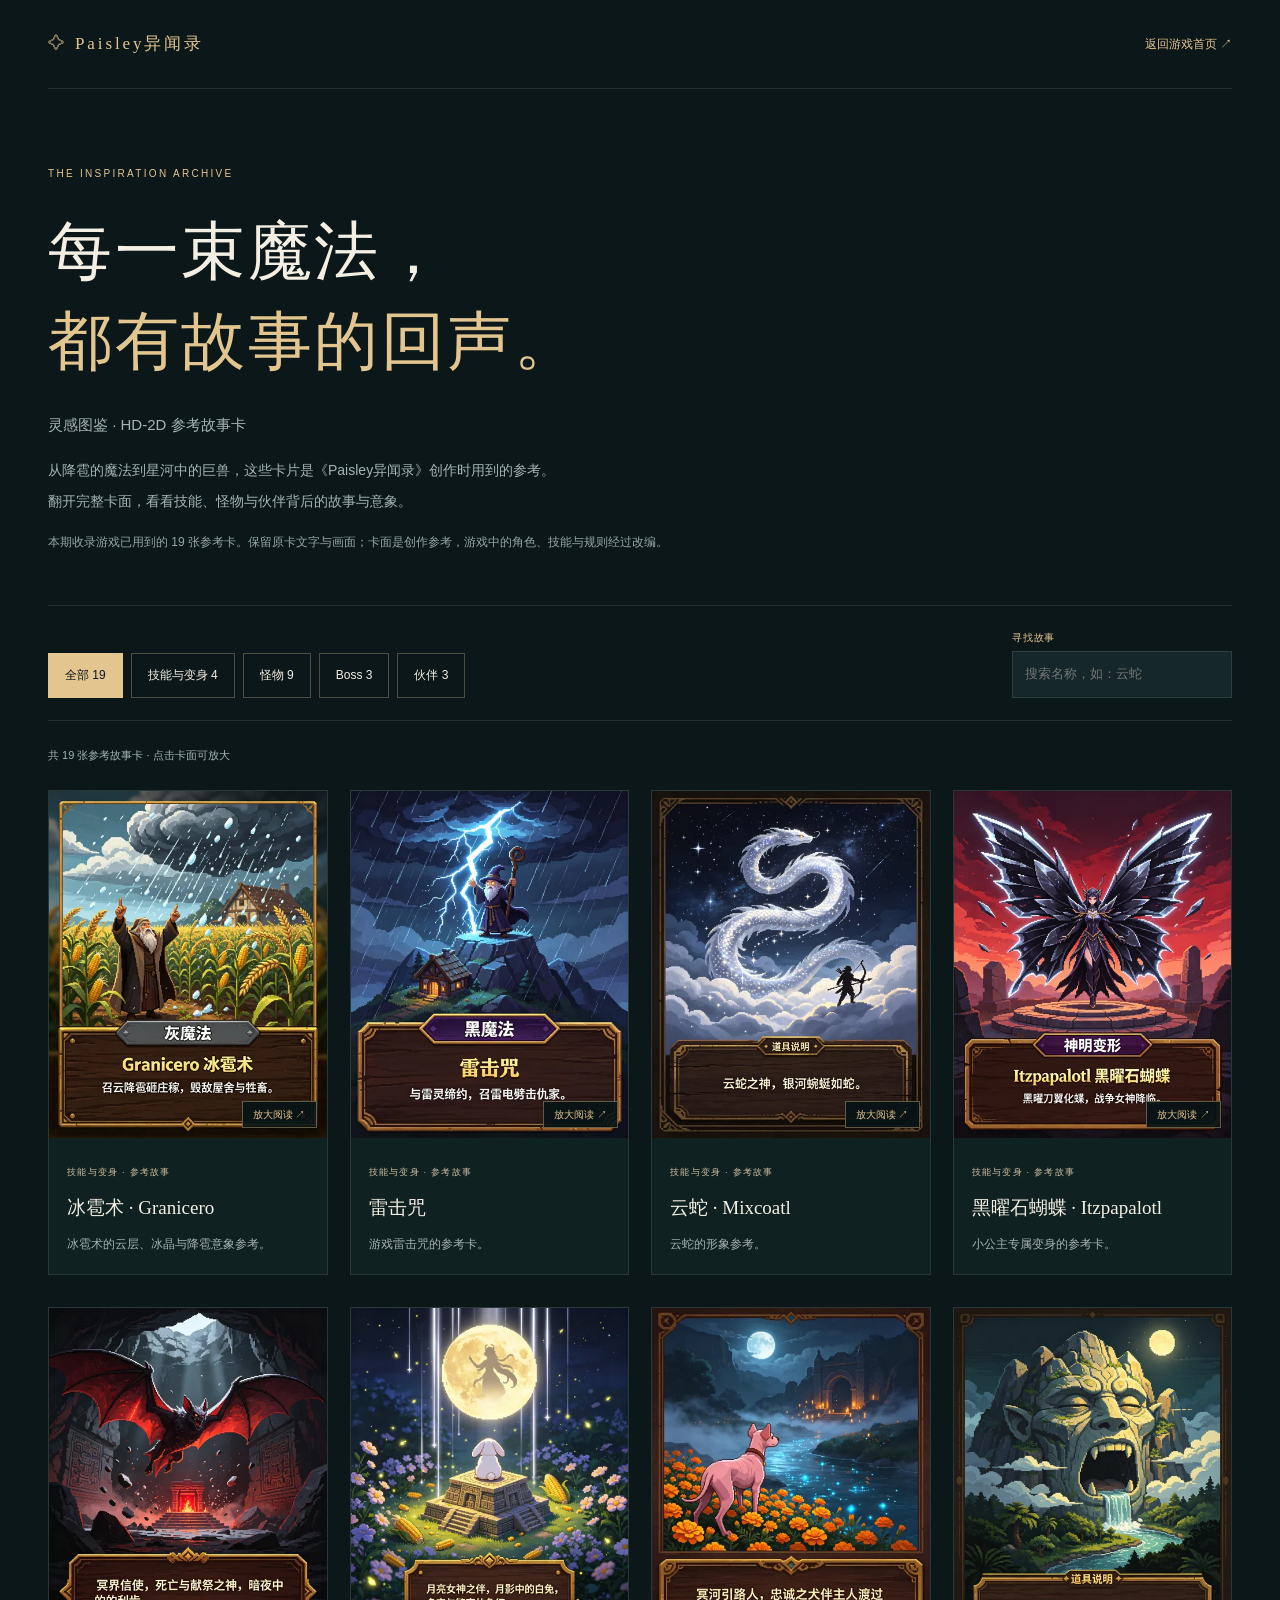
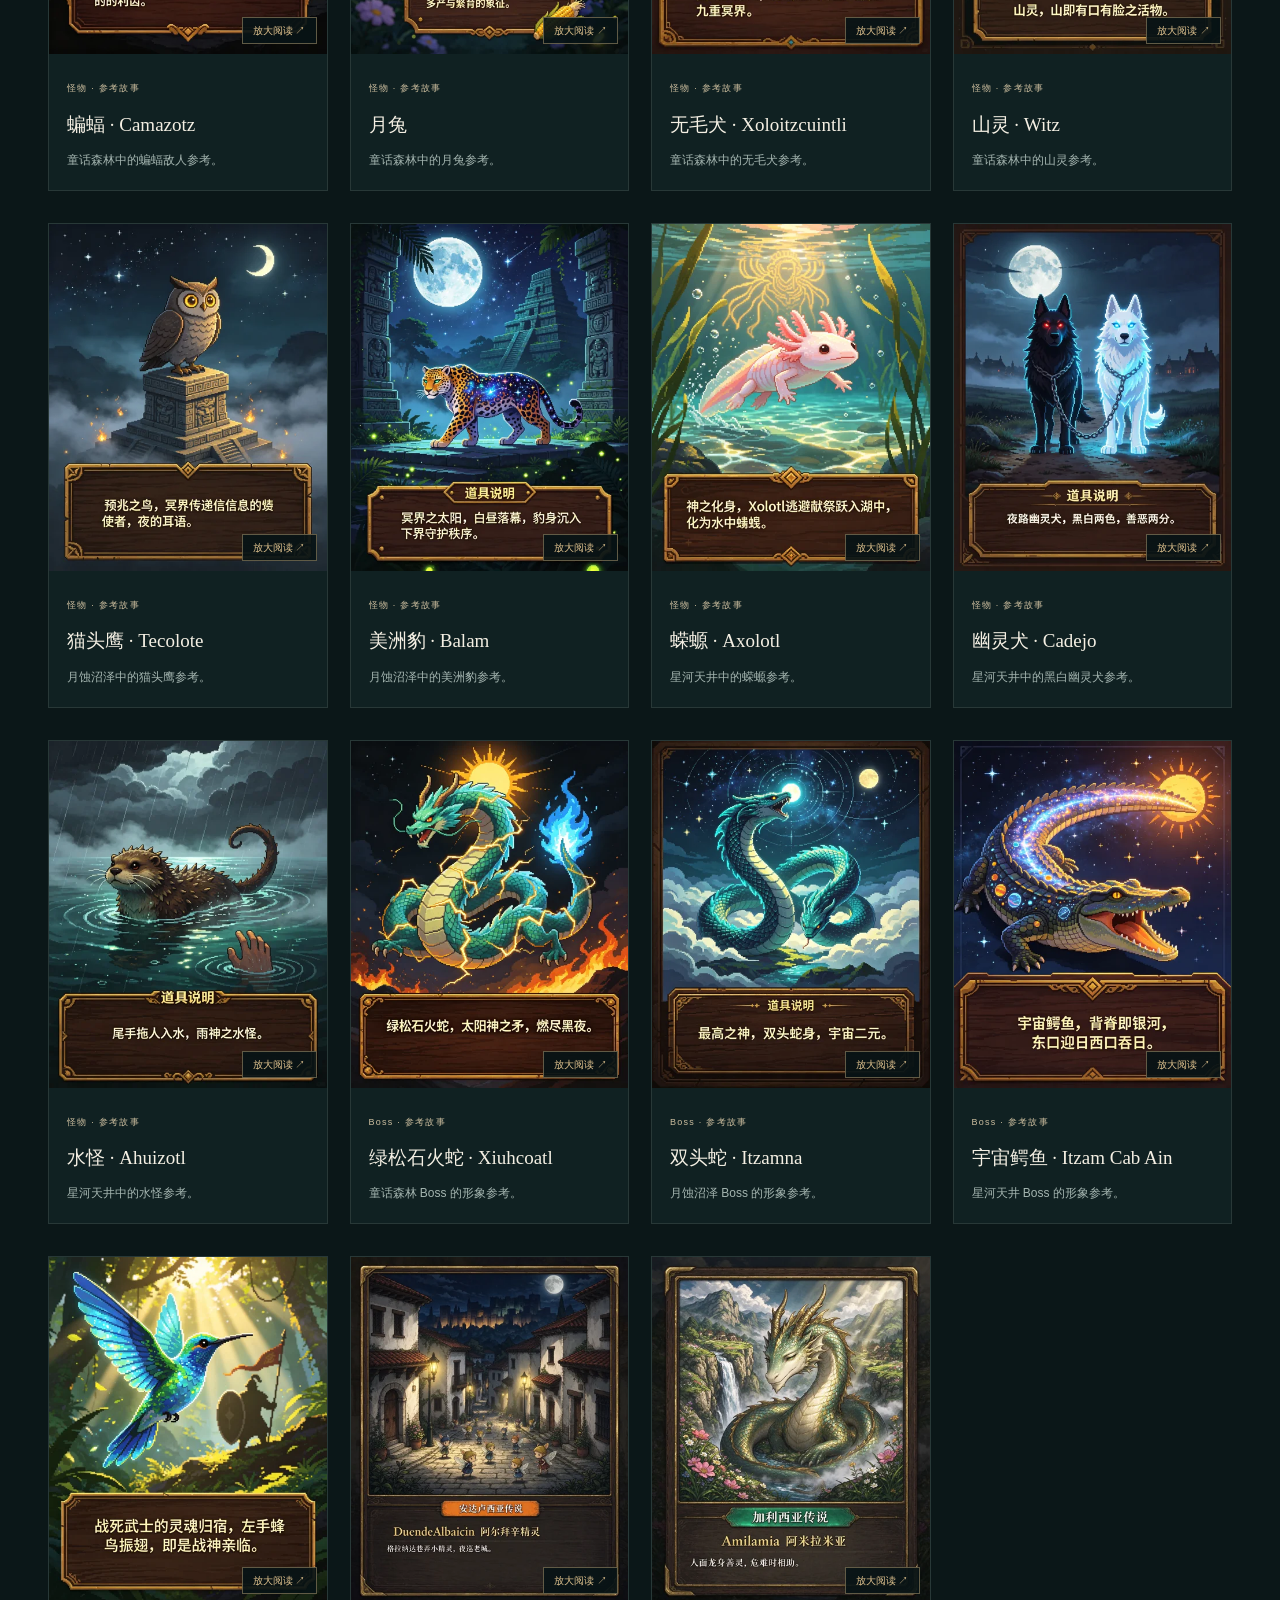
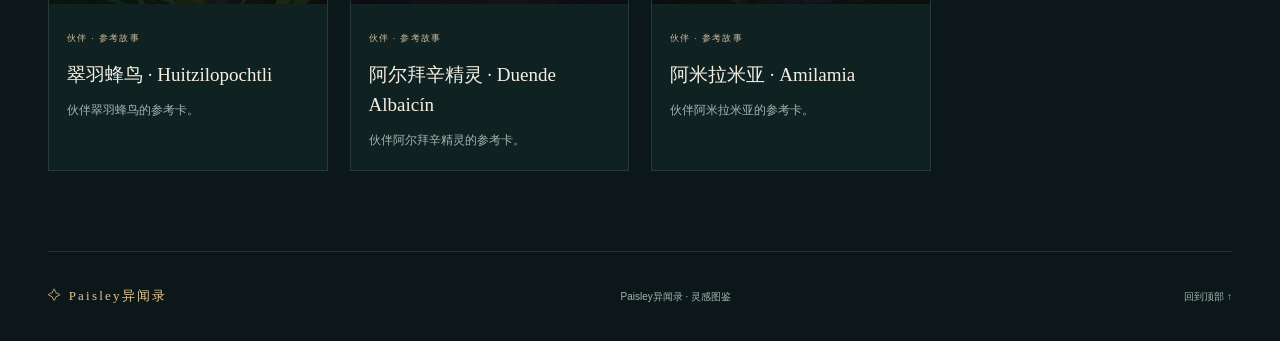
==== commit a06135be: "Keep unreleased characters anonymous on promotional site" ====
--- a/lore.html
+++ b/lore.html
@@ -1,2 +1,2 @@
 <!doctype html>
-<html lang="zh-CN"><head><meta charset="utf-8"><meta name="viewport" content="width=device-width, initial-scale=1"><meta name="theme-color" content="#0b1718"><title>灵感图鉴 · HD-2D 参考故事卡 — Paisley异闻录</title><meta name="description" content="阅读Paisley异闻录技能、怪物、Boss与伙伴的19张HD-2D参考故事卡，探索魔法和奇幻生物的创作灵感。"><link rel="icon" href="favicon.svg"><link rel="stylesheet" href="style.css?v=lore-1"><link rel="stylesheet" href="lore.css?v=1"><script src="lore.js?v=1" defer></script></head><body class="lore-page"><a class="skip" href="#cards">跳到故事卡</a><header class="lore-header wrap"><a class="brand" href="index.html">✧ Paisley异闻录</a><a href="index.html">返回游戏首页 ↗</a></header><main><section class="lore-intro wrap"><p class="eyebrow">THE INSPIRATION ARCHIVE</p><h1>每一束魔法，<br><em>都有故事的回声。</em></h1><p>灵感图鉴 · HD-2D 参考故事卡</p><p class="lore-description">从降雹的魔法到星河中的巨兽，这些卡片是《Paisley异闻录》创作时用到的参考。<br>翻开完整卡面，看看技能、怪物与伙伴背后的故事与意象。</p><p class="lore-boundary">本期收录游戏已用到的 19 张参考卡。保留原卡文字与画面；卡面是创作参考，游戏中的角色、技能与规则经过改编。</p></section><section id="cards" class="wrap lore-library" aria-label="参考故事卡图鉴"><div class="lore-tools"><div class="lore-filters" role="group" aria-label="按类型筛选"><button type="button" data-filter="全部" aria-pressed="true">全部 19</button><button type="button" data-filter="技能与变身" aria-pressed="false">技能与变身 4</button><button type="button" data-filter="怪物" aria-pressed="false">怪物 9</button><button type="button" data-filter="Boss" aria-pressed="false">Boss 3</button><button type="button" data-filter="伙伴" aria-pressed="false">伙伴 3</button></div><label class="lore-search">寻找故事<input type="search" id="card-search" placeholder="搜索名称，如：云蛇" autocomplete="off"></label></div><p id="card-count" class="lore-count" aria-live="polite">共 19 张参考故事卡 · 点击卡面可放大</p><div class="lore-grid"><article id="granicero" class="lore-card" data-category="技能与变身"><a class="card-image" href="media/lore/granicero.webp" data-card-title="冰雹术 · Granicero" aria-label="放大阅读：冰雹术 · Granicero"><img src="media/lore/granicero-thumb.webp" alt="冰雹术 · Granicero HD-2D 参考故事卡，点击放大阅读卡面文字" width="480" height="600" loading="lazy"><span>放大阅读 ↗</span></a><div class="lore-caption"><span class="tag">技能与变身 · 参考故事</span><h2>冰雹术 · Granicero</h2><p>冰雹术的云层、冰晶与降雹意象参考。</p></div></article><article id="lightning" class="lore-card" data-category="技能与变身"><a class="card-image" href="media/lore/lightning.webp" data-card-title="雷击咒" aria-label="放大阅读：雷击咒"><img src="media/lore/lightning-thumb.webp" alt="雷击咒 HD-2D 参考故事卡，点击放大阅读卡面文字" width="480" height="600" loading="lazy"><span>放大阅读 ↗</span></a><div class="lore-caption"><span class="tag">技能与变身 · 参考故事</span><h2>雷击咒</h2><p>游戏雷击咒的参考卡。</p></div></article><article id="mixcoatl" class="lore-card" data-category="技能与变身"><a class="card-image" href="media/lore/mixcoatl.webp" data-card-title="云蛇 · Mixcoatl" aria-label="放大阅读：云蛇 · Mixcoatl"><img src="media/lore/mixcoatl-thumb.webp" alt="云蛇 · Mixcoatl HD-2D 参考故事卡，点击放大阅读卡面文字" width="480" height="600" loading="lazy"><span>放大阅读 ↗</span></a><div class="lore-caption"><span class="tag">技能与变身 · 参考故事</span><h2>云蛇 · Mixcoatl</h2><p>小白白召唤云蛇的形象参考。</p></div></article><article id="itzpapalotl" class="lore-card" data-category="技能与变身"><a class="card-image" href="media/lore/itzpapalotl.webp" data-card-title="黑曜石蝴蝶 · Itzpapalotl" aria-label="放大阅读：黑曜石蝴蝶 · Itzpapalotl"><img src="media/lore/itzpapalotl-thumb.webp" alt="黑曜石蝴蝶 · Itzpapalotl HD-2D 参考故事卡，点击放大阅读卡面文字" width="480" height="600" loading="lazy"><span>放大阅读 ↗</span></a><div class="lore-caption"><span class="tag">技能与变身 · 参考故事</span><h2>黑曜石蝴蝶 · Itzpapalotl</h2><p>小公主专属变身的参考卡。</p></div></article><article id="camazotz" class="lore-card" data-category="怪物"><a class="card-image" href="media/lore/camazotz.webp" data-card-title="蝙蝠 · Camazotz" aria-label="放大阅读：蝙蝠 · Camazotz"><img src="media/lore/camazotz-thumb.webp" alt="蝙蝠 · Camazotz HD-2D 参考故事卡，点击放大阅读卡面文字" width="480" height="600" loading="lazy"><span>放大阅读 ↗</span></a><div class="lore-caption"><span class="tag">怪物 · 参考故事</span><h2>蝙蝠 · Camazotz</h2><p>童话森林中的蝙蝠敌人参考。</p></div></article><article id="rabbit" class="lore-card" data-category="怪物"><a class="card-image" href="media/lore/rabbit.webp" data-card-title="月兔" aria-label="放大阅读：月兔"><img src="media/lore/rabbit-thumb.webp" alt="月兔 HD-2D 参考故事卡，点击放大阅读卡面文字" width="480" height="600" loading="lazy"><span>放大阅读 ↗</span></a><div class="lore-caption"><span class="tag">怪物 · 参考故事</span><h2>月兔</h2><p>童话森林中的月兔参考。</p></div></article><article id="xolo" class="lore-card" data-category="怪物"><a class="card-image" href="media/lore/xolo.webp" data-card-title="无毛犬 · Xoloitzcuintli" aria-label="放大阅读：无毛犬 · Xoloitzcuintli"><img src="media/lore/xolo-thumb.webp" alt="无毛犬 · Xoloitzcuintli HD-2D 参考故事卡，点击放大阅读卡面文字" width="480" height="600" loading="lazy"><span>放大阅读 ↗</span></a><div class="lore-caption"><span class="tag">怪物 · 参考故事</span><h2>无毛犬 · Xoloitzcuintli</h2><p>童话森林中的无毛犬参考。</p></div></article><article id="witz" class="lore-card" data-category="怪物"><a class="card-image" href="media/lore/witz.webp" data-card-title="山灵 · Witz" aria-label="放大阅读：山灵 · Witz"><img src="media/lore/witz-thumb.webp" alt="山灵 · Witz HD-2D 参考故事卡，点击放大阅读卡面文字" width="480" height="600" loading="lazy"><span>放大阅读 ↗</span></a><div class="lore-caption"><span class="tag">怪物 · 参考故事</span><h2>山灵 · Witz</h2><p>童话森林中的山灵参考。</p></div></article><article id="tecolote" class="lore-card" data-category="怪物"><a class="card-image" href="media/lore/tecolote.webp" data-card-title="猫头鹰 · Tecolote" aria-label="放大阅读：猫头鹰 · Tecolote"><img src="media/lore/tecolote-thumb.webp" alt="猫头鹰 · Tecolote HD-2D 参考故事卡，点击放大阅读卡面文字" width="480" height="600" loading="lazy"><span>放大阅读 ↗</span></a><div class="lore-caption"><span class="tag">怪物 · 参考故事</span><h2>猫头鹰 · Tecolote</h2><p>月蚀沼泽中的猫头鹰参考。</p></div></article><article id="balam" class="lore-card" data-category="怪物"><a class="card-image" href="media/lore/balam.webp" data-card-title="美洲豹 · Balam" aria-label="放大阅读：美洲豹 · Balam"><img src="media/lore/balam-thumb.webp" alt="美洲豹 · Balam HD-2D 参考故事卡，点击放大阅读卡面文字" width="480" height="600" loading="lazy"><span>放大阅读 ↗</span></a><div class="lore-caption"><span class="tag">怪物 · 参考故事</span><h2>美洲豹 · Balam</h2><p>月蚀沼泽中的美洲豹参考。</p></div></article><article id="axolotl" class="lore-card" data-category="怪物"><a class="card-image" href="media/lore/axolotl.webp" data-card-title="蝾螈 · Axolotl" aria-label="放大阅读：蝾螈 · Axolotl"><img src="media/lore/axolotl-thumb.webp" alt="蝾螈 · Axolotl HD-2D 参考故事卡，点击放大阅读卡面文字" width="480" height="600" loading="lazy"><span>放大阅读 ↗</span></a><div class="lore-caption"><span class="tag">怪物 · 参考故事</span><h2>蝾螈 · Axolotl</h2><p>星河天井中的蝾螈参考。</p></div></article><article id="cadejo" class="lore-card" data-category="怪物"><a class="card-image" href="media/lore/cadejo.webp" data-card-title="幽灵犬 · Cadejo" aria-label="放大阅读：幽灵犬 · Cadejo"><img src="media/lore/cadejo-thumb.webp" alt="幽灵犬 · Cadejo HD-2D 参考故事卡，点击放大阅读卡面文字" width="480" height="600" loading="lazy"><span>放大阅读 ↗</span></a><div class="lore-caption"><span class="tag">怪物 · 参考故事</span><h2>幽灵犬 · Cadejo</h2><p>星河天井中的黑白幽灵犬参考。</p></div></article><article id="ahuizotl" class="lore-card" data-category="怪物"><a class="card-image" href="media/lore/ahuizotl.webp" data-card-title="水怪 · Ahuizotl" aria-label="放大阅读：水怪 · Ahuizotl"><img src="media/lore/ahuizotl-thumb.webp" alt="水怪 · Ahuizotl HD-2D 参考故事卡，点击放大阅读卡面文字" width="480" height="600" loading="lazy"><span>放大阅读 ↗</span></a><div class="lore-caption"><span class="tag">怪物 · 参考故事</span><h2>水怪 · Ahuizotl</h2><p>星河天井中的水怪参考。</p></div></article><article id="xiuhcoatl" class="lore-card" data-category="Boss"><a class="card-image" href="media/lore/xiuhcoatl.webp" data-card-title="绿松石火蛇 · Xiuhcoatl" aria-label="放大阅读：绿松石火蛇 · Xiuhcoatl"><img src="media/lore/xiuhcoatl-thumb.webp" alt="绿松石火蛇 · Xiuhcoatl HD-2D 参考故事卡，点击放大阅读卡面文字" width="480" height="600" loading="lazy"><span>放大阅读 ↗</span></a><div class="lore-caption"><span class="tag">Boss · 参考故事</span><h2>绿松石火蛇 · Xiuhcoatl</h2><p>童话森林 Boss 的形象参考。</p></div></article><article id="itzamna" class="lore-card" data-category="Boss"><a class="card-image" href="media/lore/itzamna.webp" data-card-title="双头蛇 · Itzamna" aria-label="放大阅读：双头蛇 · Itzamna"><img src="media/lore/itzamna-thumb.webp" alt="双头蛇 · Itzamna HD-2D 参考故事卡，点击放大阅读卡面文字" width="480" height="600" loading="lazy"><span>放大阅读 ↗</span></a><div class="lore-caption"><span class="tag">Boss · 参考故事</span><h2>双头蛇 · Itzamna</h2><p>月蚀沼泽 Boss 的形象参考。</p></div></article><article id="itzamcabain" class="lore-card" data-category="Boss"><a class="card-image" href="media/lore/itzamcabain.webp" data-card-title="宇宙鳄鱼 · Itzam Cab Ain" aria-label="放大阅读：宇宙鳄鱼 · Itzam Cab Ain"><img src="media/lore/itzamcabain-thumb.webp" alt="宇宙鳄鱼 · Itzam Cab Ain HD-2D 参考故事卡，点击放大阅读卡面文字" width="480" height="600" loading="lazy"><span>放大阅读 ↗</span></a><div class="lore-caption"><span class="tag">Boss · 参考故事</span><h2>宇宙鳄鱼 · Itzam Cab Ain</h2><p>星河天井 Boss 的形象参考。</p></div></article><article id="hummingbird" class="lore-card" data-category="伙伴"><a class="card-image" href="media/lore/hummingbird.webp" data-card-title="翠羽蜂鸟 · Huitzilopochtli" aria-label="放大阅读：翠羽蜂鸟 · Huitzilopochtli"><img src="media/lore/hummingbird-thumb.webp" alt="翠羽蜂鸟 · Huitzilopochtli HD-2D 参考故事卡，点击放大阅读卡面文字" width="480" height="600" loading="lazy"><span>放大阅读 ↗</span></a><div class="lore-caption"><span class="tag">伙伴 · 参考故事</span><h2>翠羽蜂鸟 · Huitzilopochtli</h2><p>伙伴翠羽蜂鸟的参考卡。</p></div></article><article id="albaicin" class="lore-card" data-category="伙伴"><a class="card-image" href="media/lore/albaicin.webp" data-card-title="阿尔拜辛精灵 · Duende Albaicín" aria-label="放大阅读：阿尔拜辛精灵 · Duende Albaicín"><img src="media/lore/albaicin-thumb.webp" alt="阿尔拜辛精灵 · Duende Albaicín HD-2D 参考故事卡，点击放大阅读卡面文字" width="480" height="600" loading="lazy"><span>放大阅读 ↗</span></a><div class="lore-caption"><span class="tag">伙伴 · 参考故事</span><h2>阿尔拜辛精灵 · Duende Albaicín</h2><p>伙伴阿尔拜辛精灵的参考卡。</p></div></article><article id="amilamia" class="lore-card" data-category="伙伴"><a class="card-image" href="media/lore/amilamia.webp" data-card-title="阿米拉米亚 · Amilamia" aria-label="放大阅读：阿米拉米亚 · Amilamia"><img src="media/lore/amilamia-thumb.webp" alt="阿米拉米亚 · Amilamia HD-2D 参考故事卡，点击放大阅读卡面文字" width="480" height="600" loading="lazy"><span>放大阅读 ↗</span></a><div class="lore-caption"><span class="tag">伙伴 · 参考故事</span><h2>阿米拉米亚 · Amilamia</h2><p>伙伴阿米拉米亚的参考卡。</p></div></article></div><p id="card-empty" hidden>没有找到对应卡片，试试其他名称或分类。</p><noscript><p>可直接点击卡面打开大图；启用 JavaScript 后可使用分类与搜索。</p></noscript></section></main><dialog id="card-viewer" aria-labelledby="viewer-title"><div class="viewer-bar"><h2 id="viewer-title">参考故事卡</h2><a id="viewer-original" href="media/lore/granicero.webp" target="_blank" rel="noopener">打开高清图 ↗</a><button id="viewer-close" type="button" aria-label="关闭大图">关闭 ×</button></div><img id="viewer-image" alt=""><p>卡面原文 · 创作参考</p></dialog><footer class="footer wrap"><a class="brand" href="index.html">✧ Paisley异闻录</a><p>Paisley异闻录 · 灵感图鉴</p><a href="#">回到顶部 ↑</a></footer></body></html>+<html lang="zh-CN"><head><meta charset="utf-8"><meta name="viewport" content="width=device-width, initial-scale=1"><meta name="theme-color" content="#0b1718"><title>灵感图鉴 · HD-2D 参考故事卡 — Paisley异闻录</title><meta name="description" content="阅读Paisley异闻录技能、怪物、Boss与伙伴的19张HD-2D参考故事卡，探索魔法和奇幻生物的创作灵感。"><link rel="icon" href="favicon.svg"><link rel="stylesheet" href="style.css?v=lore-1"><link rel="stylesheet" href="lore.css?v=1"><script src="lore.js?v=1" defer></script></head><body class="lore-page"><a class="skip" href="#cards">跳到故事卡</a><header class="lore-header wrap"><a class="brand" href="index.html">✧ Paisley异闻录</a><a href="index.html">返回游戏首页 ↗</a></header><main><section class="lore-intro wrap"><p class="eyebrow">THE INSPIRATION ARCHIVE</p><h1>每一束魔法，<br><em>都有故事的回声。</em></h1><p>灵感图鉴 · HD-2D 参考故事卡</p><p class="lore-description">从降雹的魔法到星河中的巨兽，这些卡片是《Paisley异闻录》创作时用到的参考。<br>翻开完整卡面，看看技能、怪物与伙伴背后的故事与意象。</p><p class="lore-boundary">本期收录游戏已用到的 19 张参考卡。保留原卡文字与画面；卡面是创作参考，游戏中的角色、技能与规则经过改编。</p></section><section id="cards" class="wrap lore-library" aria-label="参考故事卡图鉴"><div class="lore-tools"><div class="lore-filters" role="group" aria-label="按类型筛选"><button type="button" data-filter="全部" aria-pressed="true">全部 19</button><button type="button" data-filter="技能与变身" aria-pressed="false">技能与变身 4</button><button type="button" data-filter="怪物" aria-pressed="false">怪物 9</button><button type="button" data-filter="Boss" aria-pressed="false">Boss 3</button><button type="button" data-filter="伙伴" aria-pressed="false">伙伴 3</button></div><label class="lore-search">寻找故事<input type="search" id="card-search" placeholder="搜索名称，如：云蛇" autocomplete="off"></label></div><p id="card-count" class="lore-count" aria-live="polite">共 19 张参考故事卡 · 点击卡面可放大</p><div class="lore-grid"><article id="granicero" class="lore-card" data-category="技能与变身"><a class="card-image" href="media/lore/granicero.webp" data-card-title="冰雹术 · Granicero" aria-label="放大阅读：冰雹术 · Granicero"><img src="media/lore/granicero-thumb.webp" alt="冰雹术 · Granicero HD-2D 参考故事卡，点击放大阅读卡面文字" width="480" height="600" loading="lazy"><span>放大阅读 ↗</span></a><div class="lore-caption"><span class="tag">技能与变身 · 参考故事</span><h2>冰雹术 · Granicero</h2><p>冰雹术的云层、冰晶与降雹意象参考。</p></div></article><article id="lightning" class="lore-card" data-category="技能与变身"><a class="card-image" href="media/lore/lightning.webp" data-card-title="雷击咒" aria-label="放大阅读：雷击咒"><img src="media/lore/lightning-thumb.webp" alt="雷击咒 HD-2D 参考故事卡，点击放大阅读卡面文字" width="480" height="600" loading="lazy"><span>放大阅读 ↗</span></a><div class="lore-caption"><span class="tag">技能与变身 · 参考故事</span><h2>雷击咒</h2><p>游戏雷击咒的参考卡。</p></div></article><article id="mixcoatl" class="lore-card" data-category="技能与变身"><a class="card-image" href="media/lore/mixcoatl.webp" data-card-title="云蛇 · Mixcoatl" aria-label="放大阅读：云蛇 · Mixcoatl"><img src="media/lore/mixcoatl-thumb.webp" alt="云蛇 · Mixcoatl HD-2D 参考故事卡，点击放大阅读卡面文字" width="480" height="600" loading="lazy"><span>放大阅读 ↗</span></a><div class="lore-caption"><span class="tag">技能与变身 · 参考故事</span><h2>云蛇 · Mixcoatl</h2><p>云蛇的形象参考。</p></div></article><article id="itzpapalotl" class="lore-card" data-category="技能与变身"><a class="card-image" href="media/lore/itzpapalotl.webp" data-card-title="黑曜石蝴蝶 · Itzpapalotl" aria-label="放大阅读：黑曜石蝴蝶 · Itzpapalotl"><img src="media/lore/itzpapalotl-thumb.webp" alt="黑曜石蝴蝶 · Itzpapalotl HD-2D 参考故事卡，点击放大阅读卡面文字" width="480" height="600" loading="lazy"><span>放大阅读 ↗</span></a><div class="lore-caption"><span class="tag">技能与变身 · 参考故事</span><h2>黑曜石蝴蝶 · Itzpapalotl</h2><p>小公主专属变身的参考卡。</p></div></article><article id="camazotz" class="lore-card" data-category="怪物"><a class="card-image" href="media/lore/camazotz.webp" data-card-title="蝙蝠 · Camazotz" aria-label="放大阅读：蝙蝠 · Camazotz"><img src="media/lore/camazotz-thumb.webp" alt="蝙蝠 · Camazotz HD-2D 参考故事卡，点击放大阅读卡面文字" width="480" height="600" loading="lazy"><span>放大阅读 ↗</span></a><div class="lore-caption"><span class="tag">怪物 · 参考故事</span><h2>蝙蝠 · Camazotz</h2><p>童话森林中的蝙蝠敌人参考。</p></div></article><article id="rabbit" class="lore-card" data-category="怪物"><a class="card-image" href="media/lore/rabbit.webp" data-card-title="月兔" aria-label="放大阅读：月兔"><img src="media/lore/rabbit-thumb.webp" alt="月兔 HD-2D 参考故事卡，点击放大阅读卡面文字" width="480" height="600" loading="lazy"><span>放大阅读 ↗</span></a><div class="lore-caption"><span class="tag">怪物 · 参考故事</span><h2>月兔</h2><p>童话森林中的月兔参考。</p></div></article><article id="xolo" class="lore-card" data-category="怪物"><a class="card-image" href="media/lore/xolo.webp" data-card-title="无毛犬 · Xoloitzcuintli" aria-label="放大阅读：无毛犬 · Xoloitzcuintli"><img src="media/lore/xolo-thumb.webp" alt="无毛犬 · Xoloitzcuintli HD-2D 参考故事卡，点击放大阅读卡面文字" width="480" height="600" loading="lazy"><span>放大阅读 ↗</span></a><div class="lore-caption"><span class="tag">怪物 · 参考故事</span><h2>无毛犬 · Xoloitzcuintli</h2><p>童话森林中的无毛犬参考。</p></div></article><article id="witz" class="lore-card" data-category="怪物"><a class="card-image" href="media/lore/witz.webp" data-card-title="山灵 · Witz" aria-label="放大阅读：山灵 · Witz"><img src="media/lore/witz-thumb.webp" alt="山灵 · Witz HD-2D 参考故事卡，点击放大阅读卡面文字" width="480" height="600" loading="lazy"><span>放大阅读 ↗</span></a><div class="lore-caption"><span class="tag">怪物 · 参考故事</span><h2>山灵 · Witz</h2><p>童话森林中的山灵参考。</p></div></article><article id="tecolote" class="lore-card" data-category="怪物"><a class="card-image" href="media/lore/tecolote.webp" data-card-title="猫头鹰 · Tecolote" aria-label="放大阅读：猫头鹰 · Tecolote"><img src="media/lore/tecolote-thumb.webp" alt="猫头鹰 · Tecolote HD-2D 参考故事卡，点击放大阅读卡面文字" width="480" height="600" loading="lazy"><span>放大阅读 ↗</span></a><div class="lore-caption"><span class="tag">怪物 · 参考故事</span><h2>猫头鹰 · Tecolote</h2><p>月蚀沼泽中的猫头鹰参考。</p></div></article><article id="balam" class="lore-card" data-category="怪物"><a class="card-image" href="media/lore/balam.webp" data-card-title="美洲豹 · Balam" aria-label="放大阅读：美洲豹 · Balam"><img src="media/lore/balam-thumb.webp" alt="美洲豹 · Balam HD-2D 参考故事卡，点击放大阅读卡面文字" width="480" height="600" loading="lazy"><span>放大阅读 ↗</span></a><div class="lore-caption"><span class="tag">怪物 · 参考故事</span><h2>美洲豹 · Balam</h2><p>月蚀沼泽中的美洲豹参考。</p></div></article><article id="axolotl" class="lore-card" data-category="怪物"><a class="card-image" href="media/lore/axolotl.webp" data-card-title="蝾螈 · Axolotl" aria-label="放大阅读：蝾螈 · Axolotl"><img src="media/lore/axolotl-thumb.webp" alt="蝾螈 · Axolotl HD-2D 参考故事卡，点击放大阅读卡面文字" width="480" height="600" loading="lazy"><span>放大阅读 ↗</span></a><div class="lore-caption"><span class="tag">怪物 · 参考故事</span><h2>蝾螈 · Axolotl</h2><p>星河天井中的蝾螈参考。</p></div></article><article id="cadejo" class="lore-card" data-category="怪物"><a class="card-image" href="media/lore/cadejo.webp" data-card-title="幽灵犬 · Cadejo" aria-label="放大阅读：幽灵犬 · Cadejo"><img src="media/lore/cadejo-thumb.webp" alt="幽灵犬 · Cadejo HD-2D 参考故事卡，点击放大阅读卡面文字" width="480" height="600" loading="lazy"><span>放大阅读 ↗</span></a><div class="lore-caption"><span class="tag">怪物 · 参考故事</span><h2>幽灵犬 · Cadejo</h2><p>星河天井中的黑白幽灵犬参考。</p></div></article><article id="ahuizotl" class="lore-card" data-category="怪物"><a class="card-image" href="media/lore/ahuizotl.webp" data-card-title="水怪 · Ahuizotl" aria-label="放大阅读：水怪 · Ahuizotl"><img src="media/lore/ahuizotl-thumb.webp" alt="水怪 · Ahuizotl HD-2D 参考故事卡，点击放大阅读卡面文字" width="480" height="600" loading="lazy"><span>放大阅读 ↗</span></a><div class="lore-caption"><span class="tag">怪物 · 参考故事</span><h2>水怪 · Ahuizotl</h2><p>星河天井中的水怪参考。</p></div></article><article id="xiuhcoatl" class="lore-card" data-category="Boss"><a class="card-image" href="media/lore/xiuhcoatl.webp" data-card-title="绿松石火蛇 · Xiuhcoatl" aria-label="放大阅读：绿松石火蛇 · Xiuhcoatl"><img src="media/lore/xiuhcoatl-thumb.webp" alt="绿松石火蛇 · Xiuhcoatl HD-2D 参考故事卡，点击放大阅读卡面文字" width="480" height="600" loading="lazy"><span>放大阅读 ↗</span></a><div class="lore-caption"><span class="tag">Boss · 参考故事</span><h2>绿松石火蛇 · Xiuhcoatl</h2><p>童话森林 Boss 的形象参考。</p></div></article><article id="itzamna" class="lore-card" data-category="Boss"><a class="card-image" href="media/lore/itzamna.webp" data-card-title="双头蛇 · Itzamna" aria-label="放大阅读：双头蛇 · Itzamna"><img src="media/lore/itzamna-thumb.webp" alt="双头蛇 · Itzamna HD-2D 参考故事卡，点击放大阅读卡面文字" width="480" height="600" loading="lazy"><span>放大阅读 ↗</span></a><div class="lore-caption"><span class="tag">Boss · 参考故事</span><h2>双头蛇 · Itzamna</h2><p>月蚀沼泽 Boss 的形象参考。</p></div></article><article id="itzamcabain" class="lore-card" data-category="Boss"><a class="card-image" href="media/lore/itzamcabain.webp" data-card-title="宇宙鳄鱼 · Itzam Cab Ain" aria-label="放大阅读：宇宙鳄鱼 · Itzam Cab Ain"><img src="media/lore/itzamcabain-thumb.webp" alt="宇宙鳄鱼 · Itzam Cab Ain HD-2D 参考故事卡，点击放大阅读卡面文字" width="480" height="600" loading="lazy"><span>放大阅读 ↗</span></a><div class="lore-caption"><span class="tag">Boss · 参考故事</span><h2>宇宙鳄鱼 · Itzam Cab Ain</h2><p>星河天井 Boss 的形象参考。</p></div></article><article id="hummingbird" class="lore-card" data-category="伙伴"><a class="card-image" href="media/lore/hummingbird.webp" data-card-title="翠羽蜂鸟 · Huitzilopochtli" aria-label="放大阅读：翠羽蜂鸟 · Huitzilopochtli"><img src="media/lore/hummingbird-thumb.webp" alt="翠羽蜂鸟 · Huitzilopochtli HD-2D 参考故事卡，点击放大阅读卡面文字" width="480" height="600" loading="lazy"><span>放大阅读 ↗</span></a><div class="lore-caption"><span class="tag">伙伴 · 参考故事</span><h2>翠羽蜂鸟 · Huitzilopochtli</h2><p>伙伴翠羽蜂鸟的参考卡。</p></div></article><article id="albaicin" class="lore-card" data-category="伙伴"><a class="card-image" href="media/lore/albaicin.webp" data-card-title="阿尔拜辛精灵 · Duende Albaicín" aria-label="放大阅读：阿尔拜辛精灵 · Duende Albaicín"><img src="media/lore/albaicin-thumb.webp" alt="阿尔拜辛精灵 · Duende Albaicín HD-2D 参考故事卡，点击放大阅读卡面文字" width="480" height="600" loading="lazy"><span>放大阅读 ↗</span></a><div class="lore-caption"><span class="tag">伙伴 · 参考故事</span><h2>阿尔拜辛精灵 · Duende Albaicín</h2><p>伙伴阿尔拜辛精灵的参考卡。</p></div></article><article id="amilamia" class="lore-card" data-category="伙伴"><a class="card-image" href="media/lore/amilamia.webp" data-card-title="阿米拉米亚 · Amilamia" aria-label="放大阅读：阿米拉米亚 · Amilamia"><img src="media/lore/amilamia-thumb.webp" alt="阿米拉米亚 · Amilamia HD-2D 参考故事卡，点击放大阅读卡面文字" width="480" height="600" loading="lazy"><span>放大阅读 ↗</span></a><div class="lore-caption"><span class="tag">伙伴 · 参考故事</span><h2>阿米拉米亚 · Amilamia</h2><p>伙伴阿米拉米亚的参考卡。</p></div></article></div><p id="card-empty" hidden>没有找到对应卡片，试试其他名称或分类。</p><noscript><p>可直接点击卡面打开大图；启用 JavaScript 后可使用分类与搜索。</p></noscript></section></main><dialog id="card-viewer" aria-labelledby="viewer-title"><div class="viewer-bar"><h2 id="viewer-title">参考故事卡</h2><a id="viewer-original" href="media/lore/granicero.webp" target="_blank" rel="noopener">打开高清图 ↗</a><button id="viewer-close" type="button" aria-label="关闭大图">关闭 ×</button></div><img id="viewer-image" alt=""><p>卡面原文 · 创作参考</p></dialog><footer class="footer wrap"><a class="brand" href="index.html">✧ Paisley异闻录</a><p>Paisley异闻录 · 灵感图鉴</p><a href="#">回到顶部 ↑</a></footer></body></html>
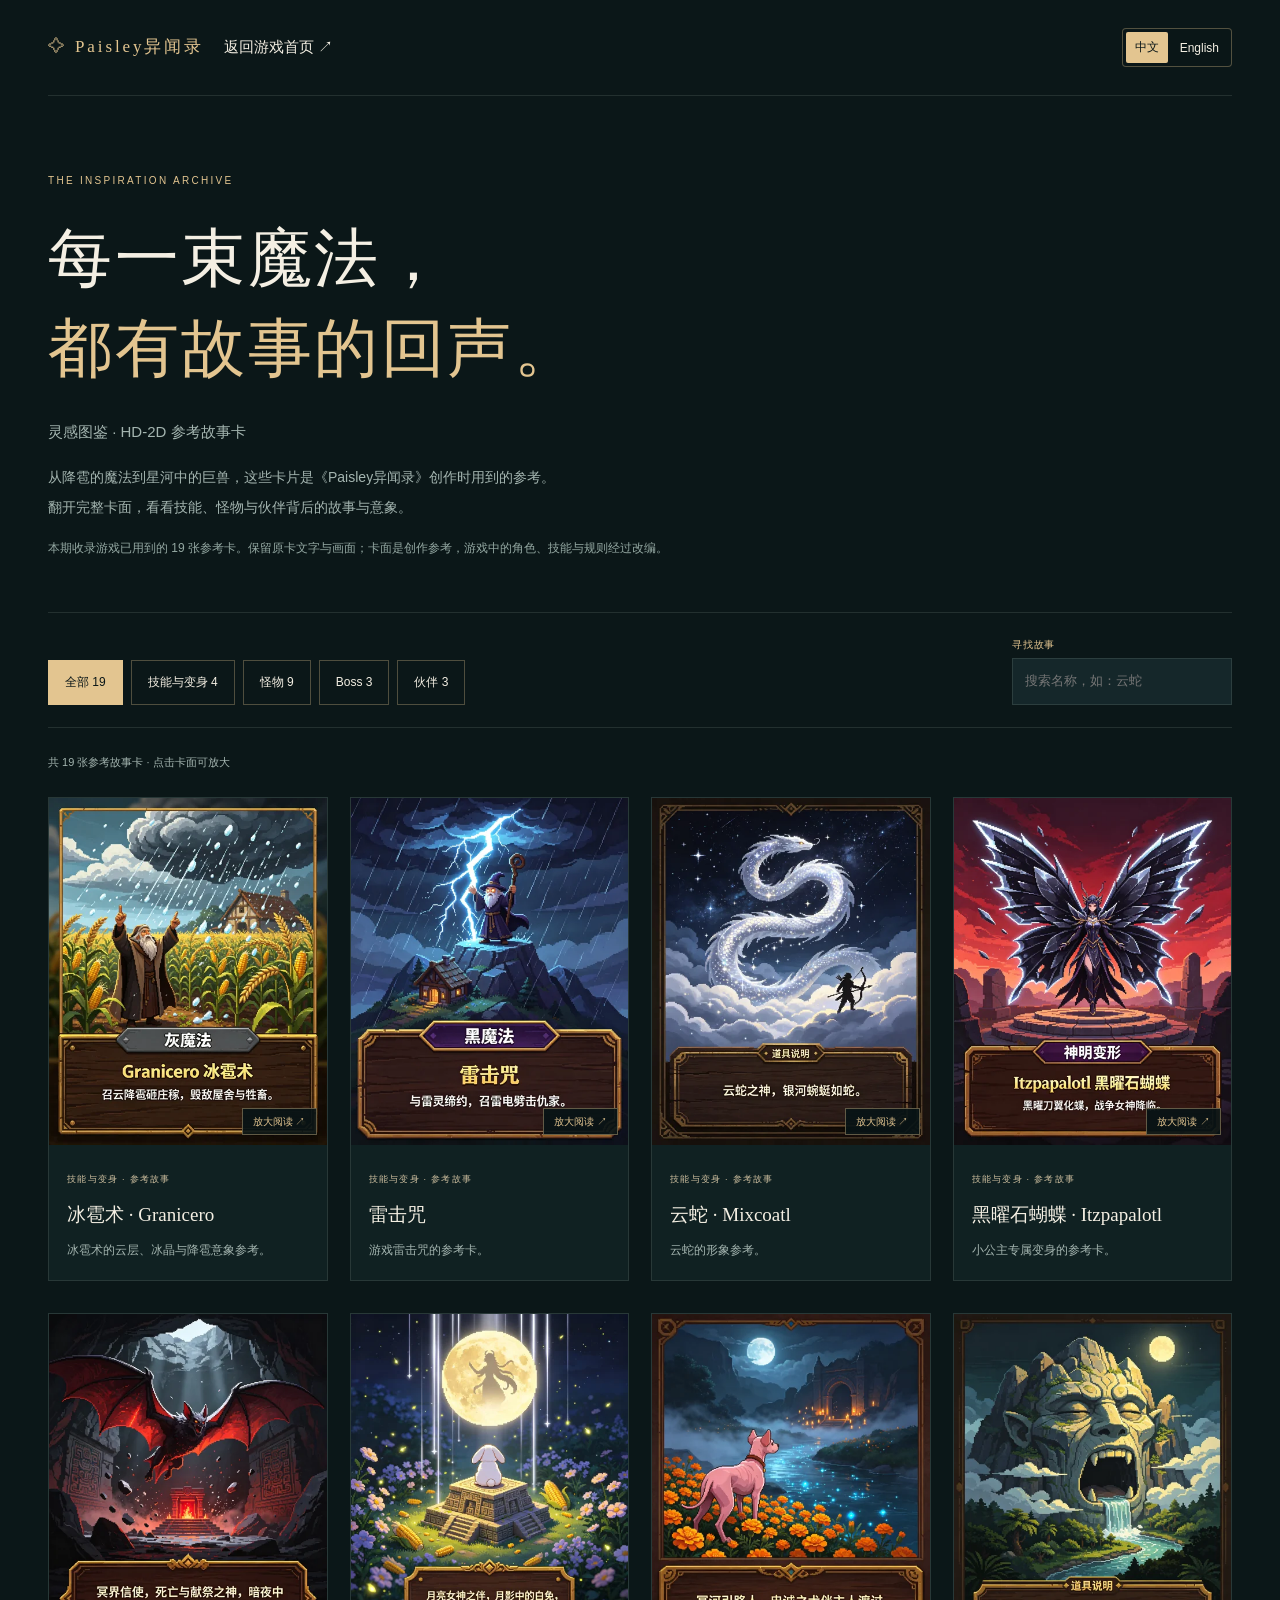
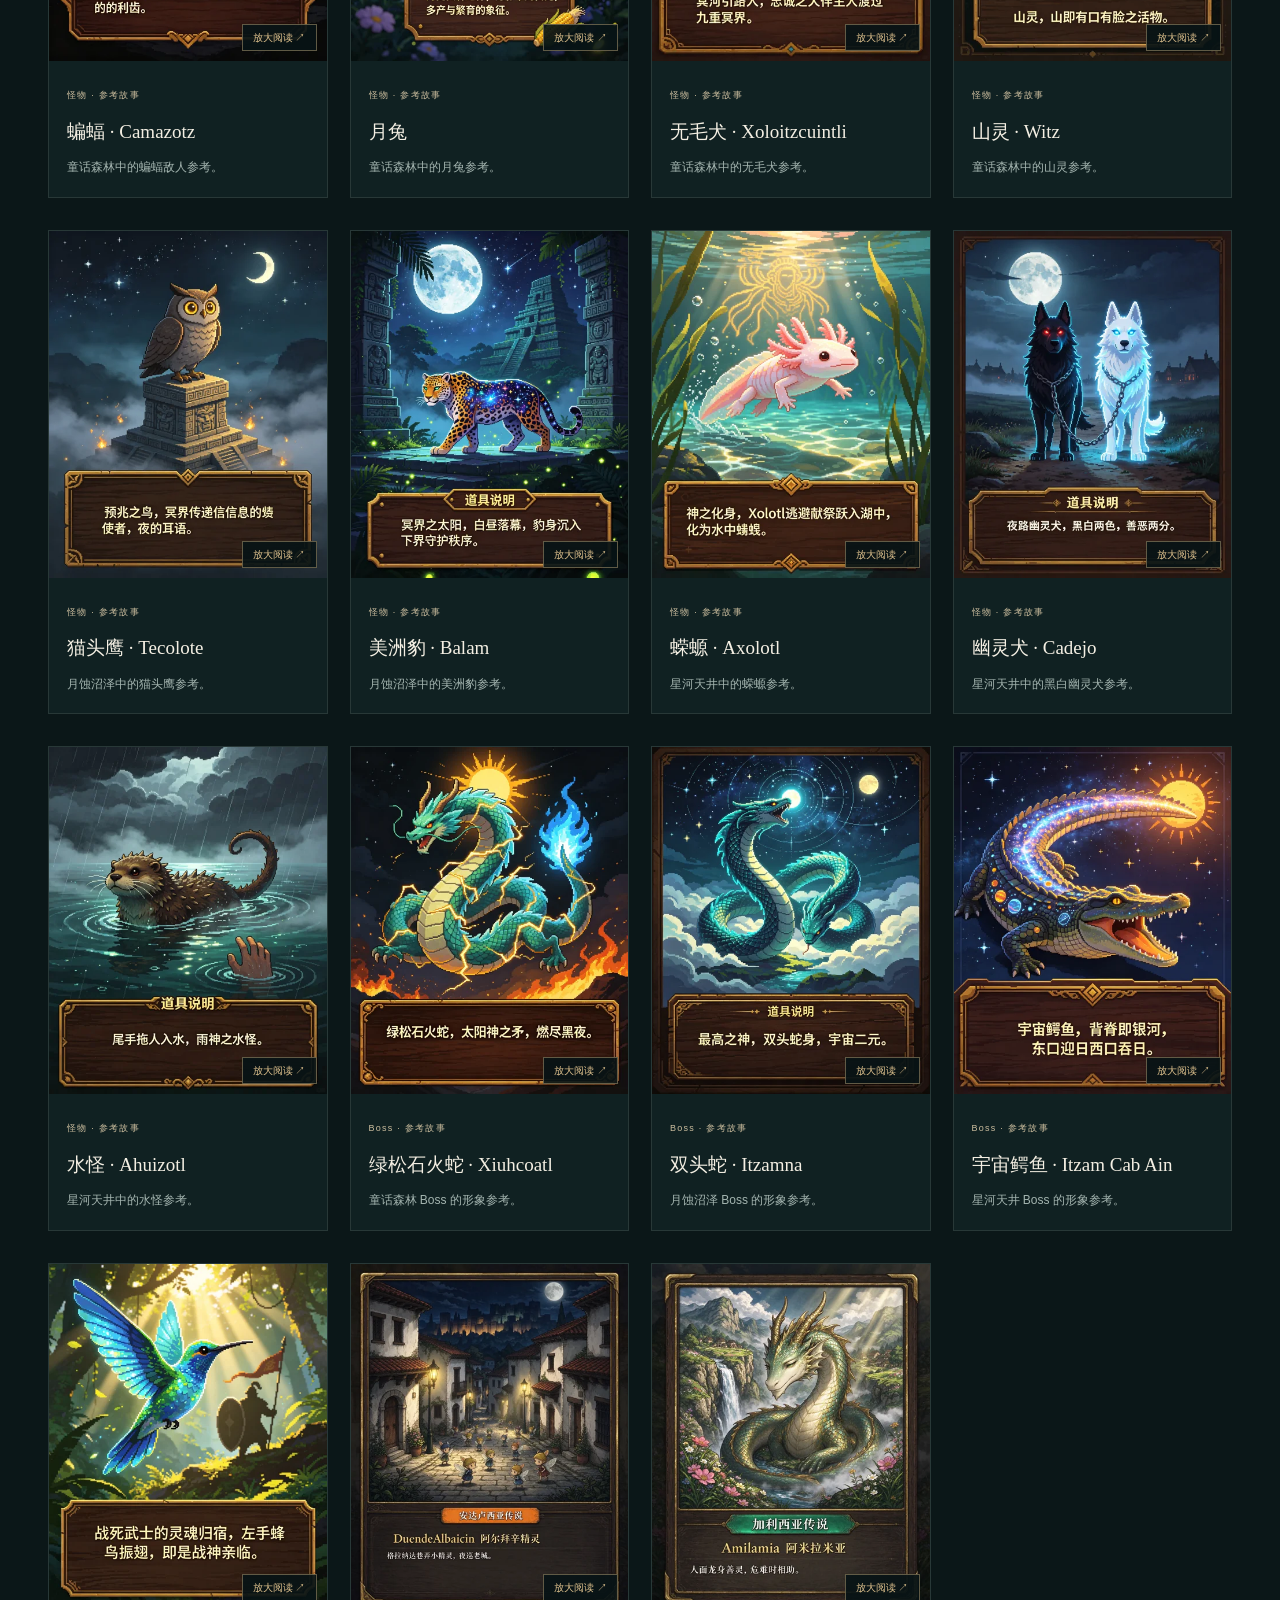
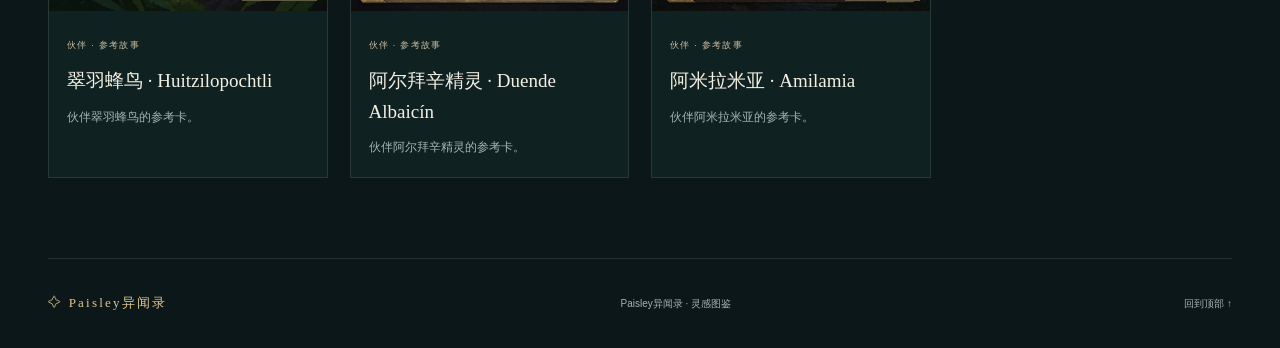
==== commit 03292377: "Add Chinese and English site switch with localized gameplay videos" ====
--- a/lore.html
+++ b/lore.html
@@ -1,2 +1,2 @@
 <!doctype html>
-<html lang="zh-CN"><head><meta charset="utf-8"><meta name="viewport" content="width=device-width, initial-scale=1"><meta name="theme-color" content="#0b1718"><title>灵感图鉴 · HD-2D 参考故事卡 — Paisley异闻录</title><meta name="description" content="阅读Paisley异闻录技能、怪物、Boss与伙伴的19张HD-2D参考故事卡，探索魔法和奇幻生物的创作灵感。"><link rel="icon" href="favicon.svg"><link rel="stylesheet" href="style.css?v=lore-1"><link rel="stylesheet" href="lore.css?v=1"><script src="lore.js?v=1" defer></script></head><body class="lore-page"><a class="skip" href="#cards">跳到故事卡</a><header class="lore-header wrap"><a class="brand" href="index.html">✧ Paisley异闻录</a><a href="index.html">返回游戏首页 ↗</a></header><main><section class="lore-intro wrap"><p class="eyebrow">THE INSPIRATION ARCHIVE</p><h1>每一束魔法，<br><em>都有故事的回声。</em></h1><p>灵感图鉴 · HD-2D 参考故事卡</p><p class="lore-description">从降雹的魔法到星河中的巨兽，这些卡片是《Paisley异闻录》创作时用到的参考。<br>翻开完整卡面，看看技能、怪物与伙伴背后的故事与意象。</p><p class="lore-boundary">本期收录游戏已用到的 19 张参考卡。保留原卡文字与画面；卡面是创作参考，游戏中的角色、技能与规则经过改编。</p></section><section id="cards" class="wrap lore-library" aria-label="参考故事卡图鉴"><div class="lore-tools"><div class="lore-filters" role="group" aria-label="按类型筛选"><button type="button" data-filter="全部" aria-pressed="true">全部 19</button><button type="button" data-filter="技能与变身" aria-pressed="false">技能与变身 4</button><button type="button" data-filter="怪物" aria-pressed="false">怪物 9</button><button type="button" data-filter="Boss" aria-pressed="false">Boss 3</button><button type="button" data-filter="伙伴" aria-pressed="false">伙伴 3</button></div><label class="lore-search">寻找故事<input type="search" id="card-search" placeholder="搜索名称，如：云蛇" autocomplete="off"></label></div><p id="card-count" class="lore-count" aria-live="polite">共 19 张参考故事卡 · 点击卡面可放大</p><div class="lore-grid"><article id="granicero" class="lore-card" data-category="技能与变身"><a class="card-image" href="media/lore/granicero.webp" data-card-title="冰雹术 · Granicero" aria-label="放大阅读：冰雹术 · Granicero"><img src="media/lore/granicero-thumb.webp" alt="冰雹术 · Granicero HD-2D 参考故事卡，点击放大阅读卡面文字" width="480" height="600" loading="lazy"><span>放大阅读 ↗</span></a><div class="lore-caption"><span class="tag">技能与变身 · 参考故事</span><h2>冰雹术 · Granicero</h2><p>冰雹术的云层、冰晶与降雹意象参考。</p></div></article><article id="lightning" class="lore-card" data-category="技能与变身"><a class="card-image" href="media/lore/lightning.webp" data-card-title="雷击咒" aria-label="放大阅读：雷击咒"><img src="media/lore/lightning-thumb.webp" alt="雷击咒 HD-2D 参考故事卡，点击放大阅读卡面文字" width="480" height="600" loading="lazy"><span>放大阅读 ↗</span></a><div class="lore-caption"><span class="tag">技能与变身 · 参考故事</span><h2>雷击咒</h2><p>游戏雷击咒的参考卡。</p></div></article><article id="mixcoatl" class="lore-card" data-category="技能与变身"><a class="card-image" href="media/lore/mixcoatl.webp" data-card-title="云蛇 · Mixcoatl" aria-label="放大阅读：云蛇 · Mixcoatl"><img src="media/lore/mixcoatl-thumb.webp" alt="云蛇 · Mixcoatl HD-2D 参考故事卡，点击放大阅读卡面文字" width="480" height="600" loading="lazy"><span>放大阅读 ↗</span></a><div class="lore-caption"><span class="tag">技能与变身 · 参考故事</span><h2>云蛇 · Mixcoatl</h2><p>云蛇的形象参考。</p></div></article><article id="itzpapalotl" class="lore-card" data-category="技能与变身"><a class="card-image" href="media/lore/itzpapalotl.webp" data-card-title="黑曜石蝴蝶 · Itzpapalotl" aria-label="放大阅读：黑曜石蝴蝶 · Itzpapalotl"><img src="media/lore/itzpapalotl-thumb.webp" alt="黑曜石蝴蝶 · Itzpapalotl HD-2D 参考故事卡，点击放大阅读卡面文字" width="480" height="600" loading="lazy"><span>放大阅读 ↗</span></a><div class="lore-caption"><span class="tag">技能与变身 · 参考故事</span><h2>黑曜石蝴蝶 · Itzpapalotl</h2><p>小公主专属变身的参考卡。</p></div></article><article id="camazotz" class="lore-card" data-category="怪物"><a class="card-image" href="media/lore/camazotz.webp" data-card-title="蝙蝠 · Camazotz" aria-label="放大阅读：蝙蝠 · Camazotz"><img src="media/lore/camazotz-thumb.webp" alt="蝙蝠 · Camazotz HD-2D 参考故事卡，点击放大阅读卡面文字" width="480" height="600" loading="lazy"><span>放大阅读 ↗</span></a><div class="lore-caption"><span class="tag">怪物 · 参考故事</span><h2>蝙蝠 · Camazotz</h2><p>童话森林中的蝙蝠敌人参考。</p></div></article><article id="rabbit" class="lore-card" data-category="怪物"><a class="card-image" href="media/lore/rabbit.webp" data-card-title="月兔" aria-label="放大阅读：月兔"><img src="media/lore/rabbit-thumb.webp" alt="月兔 HD-2D 参考故事卡，点击放大阅读卡面文字" width="480" height="600" loading="lazy"><span>放大阅读 ↗</span></a><div class="lore-caption"><span class="tag">怪物 · 参考故事</span><h2>月兔</h2><p>童话森林中的月兔参考。</p></div></article><article id="xolo" class="lore-card" data-category="怪物"><a class="card-image" href="media/lore/xolo.webp" data-card-title="无毛犬 · Xoloitzcuintli" aria-label="放大阅读：无毛犬 · Xoloitzcuintli"><img src="media/lore/xolo-thumb.webp" alt="无毛犬 · Xoloitzcuintli HD-2D 参考故事卡，点击放大阅读卡面文字" width="480" height="600" loading="lazy"><span>放大阅读 ↗</span></a><div class="lore-caption"><span class="tag">怪物 · 参考故事</span><h2>无毛犬 · Xoloitzcuintli</h2><p>童话森林中的无毛犬参考。</p></div></article><article id="witz" class="lore-card" data-category="怪物"><a class="card-image" href="media/lore/witz.webp" data-card-title="山灵 · Witz" aria-label="放大阅读：山灵 · Witz"><img src="media/lore/witz-thumb.webp" alt="山灵 · Witz HD-2D 参考故事卡，点击放大阅读卡面文字" width="480" height="600" loading="lazy"><span>放大阅读 ↗</span></a><div class="lore-caption"><span class="tag">怪物 · 参考故事</span><h2>山灵 · Witz</h2><p>童话森林中的山灵参考。</p></div></article><article id="tecolote" class="lore-card" data-category="怪物"><a class="card-image" href="media/lore/tecolote.webp" data-card-title="猫头鹰 · Tecolote" aria-label="放大阅读：猫头鹰 · Tecolote"><img src="media/lore/tecolote-thumb.webp" alt="猫头鹰 · Tecolote HD-2D 参考故事卡，点击放大阅读卡面文字" width="480" height="600" loading="lazy"><span>放大阅读 ↗</span></a><div class="lore-caption"><span class="tag">怪物 · 参考故事</span><h2>猫头鹰 · Tecolote</h2><p>月蚀沼泽中的猫头鹰参考。</p></div></article><article id="balam" class="lore-card" data-category="怪物"><a class="card-image" href="media/lore/balam.webp" data-card-title="美洲豹 · Balam" aria-label="放大阅读：美洲豹 · Balam"><img src="media/lore/balam-thumb.webp" alt="美洲豹 · Balam HD-2D 参考故事卡，点击放大阅读卡面文字" width="480" height="600" loading="lazy"><span>放大阅读 ↗</span></a><div class="lore-caption"><span class="tag">怪物 · 参考故事</span><h2>美洲豹 · Balam</h2><p>月蚀沼泽中的美洲豹参考。</p></div></article><article id="axolotl" class="lore-card" data-category="怪物"><a class="card-image" href="media/lore/axolotl.webp" data-card-title="蝾螈 · Axolotl" aria-label="放大阅读：蝾螈 · Axolotl"><img src="media/lore/axolotl-thumb.webp" alt="蝾螈 · Axolotl HD-2D 参考故事卡，点击放大阅读卡面文字" width="480" height="600" loading="lazy"><span>放大阅读 ↗</span></a><div class="lore-caption"><span class="tag">怪物 · 参考故事</span><h2>蝾螈 · Axolotl</h2><p>星河天井中的蝾螈参考。</p></div></article><article id="cadejo" class="lore-card" data-category="怪物"><a class="card-image" href="media/lore/cadejo.webp" data-card-title="幽灵犬 · Cadejo" aria-label="放大阅读：幽灵犬 · Cadejo"><img src="media/lore/cadejo-thumb.webp" alt="幽灵犬 · Cadejo HD-2D 参考故事卡，点击放大阅读卡面文字" width="480" height="600" loading="lazy"><span>放大阅读 ↗</span></a><div class="lore-caption"><span class="tag">怪物 · 参考故事</span><h2>幽灵犬 · Cadejo</h2><p>星河天井中的黑白幽灵犬参考。</p></div></article><article id="ahuizotl" class="lore-card" data-category="怪物"><a class="card-image" href="media/lore/ahuizotl.webp" data-card-title="水怪 · Ahuizotl" aria-label="放大阅读：水怪 · Ahuizotl"><img src="media/lore/ahuizotl-thumb.webp" alt="水怪 · Ahuizotl HD-2D 参考故事卡，点击放大阅读卡面文字" width="480" height="600" loading="lazy"><span>放大阅读 ↗</span></a><div class="lore-caption"><span class="tag">怪物 · 参考故事</span><h2>水怪 · Ahuizotl</h2><p>星河天井中的水怪参考。</p></div></article><article id="xiuhcoatl" class="lore-card" data-category="Boss"><a class="card-image" href="media/lore/xiuhcoatl.webp" data-card-title="绿松石火蛇 · Xiuhcoatl" aria-label="放大阅读：绿松石火蛇 · Xiuhcoatl"><img src="media/lore/xiuhcoatl-thumb.webp" alt="绿松石火蛇 · Xiuhcoatl HD-2D 参考故事卡，点击放大阅读卡面文字" width="480" height="600" loading="lazy"><span>放大阅读 ↗</span></a><div class="lore-caption"><span class="tag">Boss · 参考故事</span><h2>绿松石火蛇 · Xiuhcoatl</h2><p>童话森林 Boss 的形象参考。</p></div></article><article id="itzamna" class="lore-card" data-category="Boss"><a class="card-image" href="media/lore/itzamna.webp" data-card-title="双头蛇 · Itzamna" aria-label="放大阅读：双头蛇 · Itzamna"><img src="media/lore/itzamna-thumb.webp" alt="双头蛇 · Itzamna HD-2D 参考故事卡，点击放大阅读卡面文字" width="480" height="600" loading="lazy"><span>放大阅读 ↗</span></a><div class="lore-caption"><span class="tag">Boss · 参考故事</span><h2>双头蛇 · Itzamna</h2><p>月蚀沼泽 Boss 的形象参考。</p></div></article><article id="itzamcabain" class="lore-card" data-category="Boss"><a class="card-image" href="media/lore/itzamcabain.webp" data-card-title="宇宙鳄鱼 · Itzam Cab Ain" aria-label="放大阅读：宇宙鳄鱼 · Itzam Cab Ain"><img src="media/lore/itzamcabain-thumb.webp" alt="宇宙鳄鱼 · Itzam Cab Ain HD-2D 参考故事卡，点击放大阅读卡面文字" width="480" height="600" loading="lazy"><span>放大阅读 ↗</span></a><div class="lore-caption"><span class="tag">Boss · 参考故事</span><h2>宇宙鳄鱼 · Itzam Cab Ain</h2><p>星河天井 Boss 的形象参考。</p></div></article><article id="hummingbird" class="lore-card" data-category="伙伴"><a class="card-image" href="media/lore/hummingbird.webp" data-card-title="翠羽蜂鸟 · Huitzilopochtli" aria-label="放大阅读：翠羽蜂鸟 · Huitzilopochtli"><img src="media/lore/hummingbird-thumb.webp" alt="翠羽蜂鸟 · Huitzilopochtli HD-2D 参考故事卡，点击放大阅读卡面文字" width="480" height="600" loading="lazy"><span>放大阅读 ↗</span></a><div class="lore-caption"><span class="tag">伙伴 · 参考故事</span><h2>翠羽蜂鸟 · Huitzilopochtli</h2><p>伙伴翠羽蜂鸟的参考卡。</p></div></article><article id="albaicin" class="lore-card" data-category="伙伴"><a class="card-image" href="media/lore/albaicin.webp" data-card-title="阿尔拜辛精灵 · Duende Albaicín" aria-label="放大阅读：阿尔拜辛精灵 · Duende Albaicín"><img src="media/lore/albaicin-thumb.webp" alt="阿尔拜辛精灵 · Duende Albaicín HD-2D 参考故事卡，点击放大阅读卡面文字" width="480" height="600" loading="lazy"><span>放大阅读 ↗</span></a><div class="lore-caption"><span class="tag">伙伴 · 参考故事</span><h2>阿尔拜辛精灵 · Duende Albaicín</h2><p>伙伴阿尔拜辛精灵的参考卡。</p></div></article><article id="amilamia" class="lore-card" data-category="伙伴"><a class="card-image" href="media/lore/amilamia.webp" data-card-title="阿米拉米亚 · Amilamia" aria-label="放大阅读：阿米拉米亚 · Amilamia"><img src="media/lore/amilamia-thumb.webp" alt="阿米拉米亚 · Amilamia HD-2D 参考故事卡，点击放大阅读卡面文字" width="480" height="600" loading="lazy"><span>放大阅读 ↗</span></a><div class="lore-caption"><span class="tag">伙伴 · 参考故事</span><h2>阿米拉米亚 · Amilamia</h2><p>伙伴阿米拉米亚的参考卡。</p></div></article></div><p id="card-empty" hidden>没有找到对应卡片，试试其他名称或分类。</p><noscript><p>可直接点击卡面打开大图；启用 JavaScript 后可使用分类与搜索。</p></noscript></section></main><dialog id="card-viewer" aria-labelledby="viewer-title"><div class="viewer-bar"><h2 id="viewer-title">参考故事卡</h2><a id="viewer-original" href="media/lore/granicero.webp" target="_blank" rel="noopener">打开高清图 ↗</a><button id="viewer-close" type="button" aria-label="关闭大图">关闭 ×</button></div><img id="viewer-image" alt=""><p>卡面原文 · 创作参考</p></dialog><footer class="footer wrap"><a class="brand" href="index.html">✧ Paisley异闻录</a><p>Paisley异闻录 · 灵感图鉴</p><a href="#">回到顶部 ↑</a></footer></body></html>+<html lang="zh-CN"><head><meta charset="utf-8"><meta name="viewport" content="width=device-width, initial-scale=1"><meta name="theme-color" content="#0b1718"><title>灵感图鉴 · HD-2D 参考故事卡 — Paisley异闻录</title><meta name="description" content="阅读Paisley异闻录技能、怪物、Boss与伙伴的19张HD-2D参考故事卡，探索魔法和奇幻生物的创作灵感。"><link rel="icon" href="favicon.svg"><link rel="stylesheet" href="style.css?v=lore-1"><link rel="stylesheet" href="lore.css?v=1"><link rel="stylesheet" href="language.css?v=2"><script src="translations.js?v=2" defer></script><script src="language.js?v=2" defer></script><script src="lore.js?v=bilingual-1" defer></script></head><body class="lore-page"><a class="skip" href="#cards">跳到故事卡</a><header class="lore-header wrap"><a class="brand" href="index.html">✧ Paisley异闻录</a><a href="index.html">返回游戏首页 ↗</a><div class="language-switch" role="group" aria-label="Language / 语言"><button type="button" data-language="zh" aria-pressed="true" lang="zh-CN">中文</button><button type="button" data-language="en" aria-pressed="false" lang="en">English</button></div></header><main><section class="lore-intro wrap"><p class="eyebrow">THE INSPIRATION ARCHIVE</p><h1>每一束魔法，<br><em>都有故事的回声。</em></h1><p>灵感图鉴 · HD-2D 参考故事卡</p><p class="lore-description">从降雹的魔法到星河中的巨兽，这些卡片是《Paisley异闻录》创作时用到的参考。<br>翻开完整卡面，看看技能、怪物与伙伴背后的故事与意象。</p><p class="lore-boundary">本期收录游戏已用到的 19 张参考卡。保留原卡文字与画面；卡面是创作参考，游戏中的角色、技能与规则经过改编。</p></section><section id="cards" class="wrap lore-library" aria-label="参考故事卡图鉴"><div class="lore-tools"><div class="lore-filters" role="group" aria-label="按类型筛选"><button type="button" data-filter="全部" aria-pressed="true">全部 19</button><button type="button" data-filter="技能与变身" aria-pressed="false">技能与变身 4</button><button type="button" data-filter="怪物" aria-pressed="false">怪物 9</button><button type="button" data-filter="Boss" aria-pressed="false">Boss 3</button><button type="button" data-filter="伙伴" aria-pressed="false">伙伴 3</button></div><label class="lore-search">寻找故事<input type="search" id="card-search" placeholder="搜索名称，如：云蛇" autocomplete="off"></label></div><p id="card-count" class="lore-count" aria-live="polite">共 19 张参考故事卡 · 点击卡面可放大</p><div class="lore-grid"><article id="granicero" class="lore-card" data-category="技能与变身"><a class="card-image" href="media/lore/granicero.webp" data-card-title="冰雹术 · Granicero" aria-label="放大阅读：冰雹术 · Granicero"><img src="media/lore/granicero-thumb.webp" alt="冰雹术 · Granicero HD-2D 参考故事卡，点击放大阅读卡面文字" width="480" height="600" loading="lazy"><span>放大阅读 ↗</span></a><div class="lore-caption"><span class="tag">技能与变身 · 参考故事</span><h2>冰雹术 · Granicero</h2><p>冰雹术的云层、冰晶与降雹意象参考。</p></div></article><article id="lightning" class="lore-card" data-category="技能与变身"><a class="card-image" href="media/lore/lightning.webp" data-card-title="雷击咒" aria-label="放大阅读：雷击咒"><img src="media/lore/lightning-thumb.webp" alt="雷击咒 HD-2D 参考故事卡，点击放大阅读卡面文字" width="480" height="600" loading="lazy"><span>放大阅读 ↗</span></a><div class="lore-caption"><span class="tag">技能与变身 · 参考故事</span><h2>雷击咒</h2><p>游戏雷击咒的参考卡。</p></div></article><article id="mixcoatl" class="lore-card" data-category="技能与变身"><a class="card-image" href="media/lore/mixcoatl.webp" data-card-title="云蛇 · Mixcoatl" aria-label="放大阅读：云蛇 · Mixcoatl"><img src="media/lore/mixcoatl-thumb.webp" alt="云蛇 · Mixcoatl HD-2D 参考故事卡，点击放大阅读卡面文字" width="480" height="600" loading="lazy"><span>放大阅读 ↗</span></a><div class="lore-caption"><span class="tag">技能与变身 · 参考故事</span><h2>云蛇 · Mixcoatl</h2><p>云蛇的形象参考。</p></div></article><article id="itzpapalotl" class="lore-card" data-category="技能与变身"><a class="card-image" href="media/lore/itzpapalotl.webp" data-card-title="黑曜石蝴蝶 · Itzpapalotl" aria-label="放大阅读：黑曜石蝴蝶 · Itzpapalotl"><img src="media/lore/itzpapalotl-thumb.webp" alt="黑曜石蝴蝶 · Itzpapalotl HD-2D 参考故事卡，点击放大阅读卡面文字" width="480" height="600" loading="lazy"><span>放大阅读 ↗</span></a><div class="lore-caption"><span class="tag">技能与变身 · 参考故事</span><h2>黑曜石蝴蝶 · Itzpapalotl</h2><p>小公主专属变身的参考卡。</p></div></article><article id="camazotz" class="lore-card" data-category="怪物"><a class="card-image" href="media/lore/camazotz.webp" data-card-title="蝙蝠 · Camazotz" aria-label="放大阅读：蝙蝠 · Camazotz"><img src="media/lore/camazotz-thumb.webp" alt="蝙蝠 · Camazotz HD-2D 参考故事卡，点击放大阅读卡面文字" width="480" height="600" loading="lazy"><span>放大阅读 ↗</span></a><div class="lore-caption"><span class="tag">怪物 · 参考故事</span><h2>蝙蝠 · Camazotz</h2><p>童话森林中的蝙蝠敌人参考。</p></div></article><article id="rabbit" class="lore-card" data-category="怪物"><a class="card-image" href="media/lore/rabbit.webp" data-card-title="月兔" aria-label="放大阅读：月兔"><img src="media/lore/rabbit-thumb.webp" alt="月兔 HD-2D 参考故事卡，点击放大阅读卡面文字" width="480" height="600" loading="lazy"><span>放大阅读 ↗</span></a><div class="lore-caption"><span class="tag">怪物 · 参考故事</span><h2>月兔</h2><p>童话森林中的月兔参考。</p></div></article><article id="xolo" class="lore-card" data-category="怪物"><a class="card-image" href="media/lore/xolo.webp" data-card-title="无毛犬 · Xoloitzcuintli" aria-label="放大阅读：无毛犬 · Xoloitzcuintli"><img src="media/lore/xolo-thumb.webp" alt="无毛犬 · Xoloitzcuintli HD-2D 参考故事卡，点击放大阅读卡面文字" width="480" height="600" loading="lazy"><span>放大阅读 ↗</span></a><div class="lore-caption"><span class="tag">怪物 · 参考故事</span><h2>无毛犬 · Xoloitzcuintli</h2><p>童话森林中的无毛犬参考。</p></div></article><article id="witz" class="lore-card" data-category="怪物"><a class="card-image" href="media/lore/witz.webp" data-card-title="山灵 · Witz" aria-label="放大阅读：山灵 · Witz"><img src="media/lore/witz-thumb.webp" alt="山灵 · Witz HD-2D 参考故事卡，点击放大阅读卡面文字" width="480" height="600" loading="lazy"><span>放大阅读 ↗</span></a><div class="lore-caption"><span class="tag">怪物 · 参考故事</span><h2>山灵 · Witz</h2><p>童话森林中的山灵参考。</p></div></article><article id="tecolote" class="lore-card" data-category="怪物"><a class="card-image" href="media/lore/tecolote.webp" data-card-title="猫头鹰 · Tecolote" aria-label="放大阅读：猫头鹰 · Tecolote"><img src="media/lore/tecolote-thumb.webp" alt="猫头鹰 · Tecolote HD-2D 参考故事卡，点击放大阅读卡面文字" width="480" height="600" loading="lazy"><span>放大阅读 ↗</span></a><div class="lore-caption"><span class="tag">怪物 · 参考故事</span><h2>猫头鹰 · Tecolote</h2><p>月蚀沼泽中的猫头鹰参考。</p></div></article><article id="balam" class="lore-card" data-category="怪物"><a class="card-image" href="media/lore/balam.webp" data-card-title="美洲豹 · Balam" aria-label="放大阅读：美洲豹 · Balam"><img src="media/lore/balam-thumb.webp" alt="美洲豹 · Balam HD-2D 参考故事卡，点击放大阅读卡面文字" width="480" height="600" loading="lazy"><span>放大阅读 ↗</span></a><div class="lore-caption"><span class="tag">怪物 · 参考故事</span><h2>美洲豹 · Balam</h2><p>月蚀沼泽中的美洲豹参考。</p></div></article><article id="axolotl" class="lore-card" data-category="怪物"><a class="card-image" href="media/lore/axolotl.webp" data-card-title="蝾螈 · Axolotl" aria-label="放大阅读：蝾螈 · Axolotl"><img src="media/lore/axolotl-thumb.webp" alt="蝾螈 · Axolotl HD-2D 参考故事卡，点击放大阅读卡面文字" width="480" height="600" loading="lazy"><span>放大阅读 ↗</span></a><div class="lore-caption"><span class="tag">怪物 · 参考故事</span><h2>蝾螈 · Axolotl</h2><p>星河天井中的蝾螈参考。</p></div></article><article id="cadejo" class="lore-card" data-category="怪物"><a class="card-image" href="media/lore/cadejo.webp" data-card-title="幽灵犬 · Cadejo" aria-label="放大阅读：幽灵犬 · Cadejo"><img src="media/lore/cadejo-thumb.webp" alt="幽灵犬 · Cadejo HD-2D 参考故事卡，点击放大阅读卡面文字" width="480" height="600" loading="lazy"><span>放大阅读 ↗</span></a><div class="lore-caption"><span class="tag">怪物 · 参考故事</span><h2>幽灵犬 · Cadejo</h2><p>星河天井中的黑白幽灵犬参考。</p></div></article><article id="ahuizotl" class="lore-card" data-category="怪物"><a class="card-image" href="media/lore/ahuizotl.webp" data-card-title="水怪 · Ahuizotl" aria-label="放大阅读：水怪 · Ahuizotl"><img src="media/lore/ahuizotl-thumb.webp" alt="水怪 · Ahuizotl HD-2D 参考故事卡，点击放大阅读卡面文字" width="480" height="600" loading="lazy"><span>放大阅读 ↗</span></a><div class="lore-caption"><span class="tag">怪物 · 参考故事</span><h2>水怪 · Ahuizotl</h2><p>星河天井中的水怪参考。</p></div></article><article id="xiuhcoatl" class="lore-card" data-category="Boss"><a class="card-image" href="media/lore/xiuhcoatl.webp" data-card-title="绿松石火蛇 · Xiuhcoatl" aria-label="放大阅读：绿松石火蛇 · Xiuhcoatl"><img src="media/lore/xiuhcoatl-thumb.webp" alt="绿松石火蛇 · Xiuhcoatl HD-2D 参考故事卡，点击放大阅读卡面文字" width="480" height="600" loading="lazy"><span>放大阅读 ↗</span></a><div class="lore-caption"><span class="tag">Boss · 参考故事</span><h2>绿松石火蛇 · Xiuhcoatl</h2><p>童话森林 Boss 的形象参考。</p></div></article><article id="itzamna" class="lore-card" data-category="Boss"><a class="card-image" href="media/lore/itzamna.webp" data-card-title="双头蛇 · Itzamna" aria-label="放大阅读：双头蛇 · Itzamna"><img src="media/lore/itzamna-thumb.webp" alt="双头蛇 · Itzamna HD-2D 参考故事卡，点击放大阅读卡面文字" width="480" height="600" loading="lazy"><span>放大阅读 ↗</span></a><div class="lore-caption"><span class="tag">Boss · 参考故事</span><h2>双头蛇 · Itzamna</h2><p>月蚀沼泽 Boss 的形象参考。</p></div></article><article id="itzamcabain" class="lore-card" data-category="Boss"><a class="card-image" href="media/lore/itzamcabain.webp" data-card-title="宇宙鳄鱼 · Itzam Cab Ain" aria-label="放大阅读：宇宙鳄鱼 · Itzam Cab Ain"><img src="media/lore/itzamcabain-thumb.webp" alt="宇宙鳄鱼 · Itzam Cab Ain HD-2D 参考故事卡，点击放大阅读卡面文字" width="480" height="600" loading="lazy"><span>放大阅读 ↗</span></a><div class="lore-caption"><span class="tag">Boss · 参考故事</span><h2>宇宙鳄鱼 · Itzam Cab Ain</h2><p>星河天井 Boss 的形象参考。</p></div></article><article id="hummingbird" class="lore-card" data-category="伙伴"><a class="card-image" href="media/lore/hummingbird.webp" data-card-title="翠羽蜂鸟 · Huitzilopochtli" aria-label="放大阅读：翠羽蜂鸟 · Huitzilopochtli"><img src="media/lore/hummingbird-thumb.webp" alt="翠羽蜂鸟 · Huitzilopochtli HD-2D 参考故事卡，点击放大阅读卡面文字" width="480" height="600" loading="lazy"><span>放大阅读 ↗</span></a><div class="lore-caption"><span class="tag">伙伴 · 参考故事</span><h2>翠羽蜂鸟 · Huitzilopochtli</h2><p>伙伴翠羽蜂鸟的参考卡。</p></div></article><article id="albaicin" class="lore-card" data-category="伙伴"><a class="card-image" href="media/lore/albaicin.webp" data-card-title="阿尔拜辛精灵 · Duende Albaicín" aria-label="放大阅读：阿尔拜辛精灵 · Duende Albaicín"><img src="media/lore/albaicin-thumb.webp" alt="阿尔拜辛精灵 · Duende Albaicín HD-2D 参考故事卡，点击放大阅读卡面文字" width="480" height="600" loading="lazy"><span>放大阅读 ↗</span></a><div class="lore-caption"><span class="tag">伙伴 · 参考故事</span><h2>阿尔拜辛精灵 · Duende Albaicín</h2><p>伙伴阿尔拜辛精灵的参考卡。</p></div></article><article id="amilamia" class="lore-card" data-category="伙伴"><a class="card-image" href="media/lore/amilamia.webp" data-card-title="阿米拉米亚 · Amilamia" aria-label="放大阅读：阿米拉米亚 · Amilamia"><img src="media/lore/amilamia-thumb.webp" alt="阿米拉米亚 · Amilamia HD-2D 参考故事卡，点击放大阅读卡面文字" width="480" height="600" loading="lazy"><span>放大阅读 ↗</span></a><div class="lore-caption"><span class="tag">伙伴 · 参考故事</span><h2>阿米拉米亚 · Amilamia</h2><p>伙伴阿米拉米亚的参考卡。</p></div></article></div><p id="card-empty" hidden>没有找到对应卡片，试试其他名称或分类。</p><noscript><p>可直接点击卡面打开大图；启用 JavaScript 后可使用分类与搜索。</p></noscript></section></main><dialog id="card-viewer" aria-labelledby="viewer-title"><div class="viewer-bar"><h2 id="viewer-title">参考故事卡</h2><a id="viewer-original" href="media/lore/granicero.webp" target="_blank" rel="noopener">打开高清图 ↗</a><button id="viewer-close" type="button" aria-label="关闭大图">关闭 ×</button></div><img id="viewer-image" alt=""><p>卡面原文 · 创作参考</p></dialog><footer class="footer wrap"><a class="brand" href="index.html">✧ Paisley异闻录</a><p>Paisley异闻录 · 灵感图鉴</p><a href="#">回到顶部 ↑</a></footer></body></html>
--- a/lore.css
+++ b/lore.css
@@ -1 +1,3 @@
 .lore-header{display:flex;justify-content:space-between;align-items:center;padding-block:28px;border-bottom:1px solid var(--line)}.lore-header>a:last-child{font-size:12px;color:var(--gold)}.lore-intro{padding-top:75px;padding-bottom:40px}.lore-intro h1{font-family:var(--serif);font-size:clamp(36px,5vw,64px);font-weight:400;line-height:1.4;letter-spacing:.04em;margin-bottom:25px}.lore-intro em{color:var(--gold);font-style:normal}.lore-description{font-size:14px;line-height:2.2}.lore-boundary{font-size:12px;max-width:800px;color:#94a8a2}.lore-library{padding-bottom:80px}.lore-tools{display:flex;align-items:end;justify-content:space-between;gap:24px;border-block:1px solid var(--line);padding-block:22px}.lore-filters{display:flex;gap:8px;flex-wrap:wrap}.lore-filters button,#viewer-close{font:inherit;font-size:12px;border:1px solid #e3c59050;background:transparent;color:var(--text);padding:10px 16px;cursor:pointer}.lore-filters button[aria-pressed=true]{background:var(--gold);color:var(--bg)}button:focus-visible,input:focus-visible{outline:2px solid var(--gold);outline-offset:3px}.lore-search{font-size:10px;color:var(--gold);letter-spacing:.08em}.lore-search input{display:block;margin-top:4px;padding:10px 12px;width:220px;font:inherit;font-size:13px;background:#15272a;border:1px solid var(--line);color:var(--text)}.lore-count{font-size:11px;margin:24px 0}.lore-grid{display:grid;grid-template-columns:repeat(4,minmax(0,1fr));gap:32px 22px}.lore-card{background:#102122;border:1px solid var(--line);scroll-margin-top:24px}.lore-card[hidden]{display:none}.card-image{display:block;position:relative}.card-image img{width:100%;height:auto;aspect-ratio:4/5;object-fit:contain;background:#071011}.card-image>span{position:absolute;bottom:10px;right:10px;background:#071315e8;color:var(--gold);font-size:10px;padding:3px 10px;border:1px solid #e3c59066}.card-image:hover{outline:1px solid var(--gold)}.lore-caption{padding:18px}.lore-caption h2{font-size:19px;line-height:1.6;letter-spacing:0;margin:9px 0}.lore-caption p{font-size:12px;margin:0}.lore-caption .tag{font-size:9px}#card-viewer{background:#0b1718;color:var(--text);border:1px solid #e3c59080;padding:0;width:min(900px,94vw);max-height:92svh;overflow:auto}#card-viewer::backdrop{background:#030909ed}.viewer-bar{position:sticky;top:0;background:#0b1718f5;padding:15px 20px;display:flex;align-items:center;gap:20px;z-index:1;border-bottom:1px solid var(--line)}.viewer-bar h2{font:16px var(--serif);margin:0;margin-right:auto}.viewer-bar a{font-size:11px;color:var(--gold);white-space:nowrap}#viewer-image{width:100%;height:auto}#card-viewer>p{font-size:11px;text-align:center;margin:16px}body:has(dialog[open]){overflow:hidden}@media(max-width:1000px){.lore-grid{grid-template-columns:repeat(3,minmax(0,1fr))}.lore-tools{flex-wrap:wrap}}@media(max-width:680px){.lore-header{padding-block:22px}.lore-header>a:last-child{font-size:10px}.lore-intro{padding-top:45px}.lore-intro h1{font-size:36px}.lore-description{font-size:13px}.lore-grid{grid-template-columns:repeat(2,minmax(0,1fr));gap:20px 12px}.lore-caption{padding:12px}.lore-caption h2{font-size:16px}.lore-caption p{font-size:11px}.lore-filters button{padding:9px 12px}.lore-search,.lore-search input{width:100%}.viewer-bar{gap:10px;padding:12px}.viewer-bar h2{font-size:14px}.viewer-bar a{font-size:10px}#viewer-close{padding:8px;white-space:nowrap}.card-image>span{font-size:9px;bottom:6px;right:6px}}
+
+.inline-archive{margin-top:32px}.inline-archive>summary{width:fit-content;list-style:none;cursor:pointer}.inline-archive>summary::-webkit-details-marker{display:none}.archive-close,.inline-archive[open] .archive-open{display:none}.inline-archive[open] .archive-close{display:inline}.inline-library{padding-top:28px}.inline-library .lore-grid{margin-top:24px}#inspiration{scroll-margin-top:28px}
--- a/language.css
+++ b/language.css
@@ -0,0 +1,16 @@
+.language-switch{display:flex;align-items:center;gap:3px;flex-shrink:0;border:1px solid #e3c59055;border-radius:4px;padding:3px;background:#0b1718b8}
+.language-switch button{font:12px Arial,sans-serif;color:var(--text);background:transparent;border:0;border-radius:2px;padding:7px 9px;cursor:pointer;white-space:nowrap}
+.language-switch button[aria-pressed=true]{background:var(--gold);color:#0b1718}
+.language-switch button:focus-visible{outline:2px solid var(--gold);outline-offset:3px}
+.header{gap:16px}.header nav{flex:1;justify-content:center;gap:18px}.header>.status{white-space:nowrap}
+.lore-header{gap:20px}.lore-header>.language-switch{margin-left:auto}
+html[lang=en]{--ui-font:Arial,Helvetica,sans-serif;--serif:Georgia,'Times New Roman',serif}
+html[lang=en] .hero-line{line-height:1.25;letter-spacing:0}
+html[lang=en] h2{letter-spacing:0;line-height:1.25}
+html[lang=en] .hero-description{max-width:560px}
+html[lang=en] .hero-content{max-width:1200px}
+html[lang=en] .lore-caption h2{font-size:18px;overflow-wrap:anywhere}
+html[lang=en] .hero-bottom{letter-spacing:0}
+@media(max-width:1200px){.header>.status{display:none}.header nav{gap:12px}.header .brand{font-size:14px}}
+@media(max-width:900px){.header{height:auto;min-height:112px;flex-wrap:wrap;padding-block:16px;gap:12px}.header>.language-switch{margin-left:auto}.header nav{order:3;width:100%;flex-basis:100%;justify-content:flex-start;flex-wrap:wrap;gap:10px 18px}.header nav a{display:block!important}.hero-content{padding-top:190px}.lore-header{flex-wrap:wrap}.lore-header>a:nth-child(2){order:3;width:100%}}
+@media(max-width:680px){.header{min-height:120px;padding-inline:20px;align-content:center}.header .brand{font-size:13px;letter-spacing:1px}.language-switch button{padding:7px 8px;font-size:12px}.header nav{gap:8px 14px}.header nav a{font-size:11px}.hero-content{padding-top:190px}html[lang=en] .hero-line{font-size:32px}html[lang=en] .hero-bottom{font-size:9px}html[lang=en] .hero-bottom b{margin-inline:4px}html[lang=en] .hero-bottom>a{display:none}html[lang=en] .section-heading h2{font-size:29px}.lore-filters{max-width:100%}html[lang=en] .lore-filters button{padding:9px 10px;font-size:11px}}
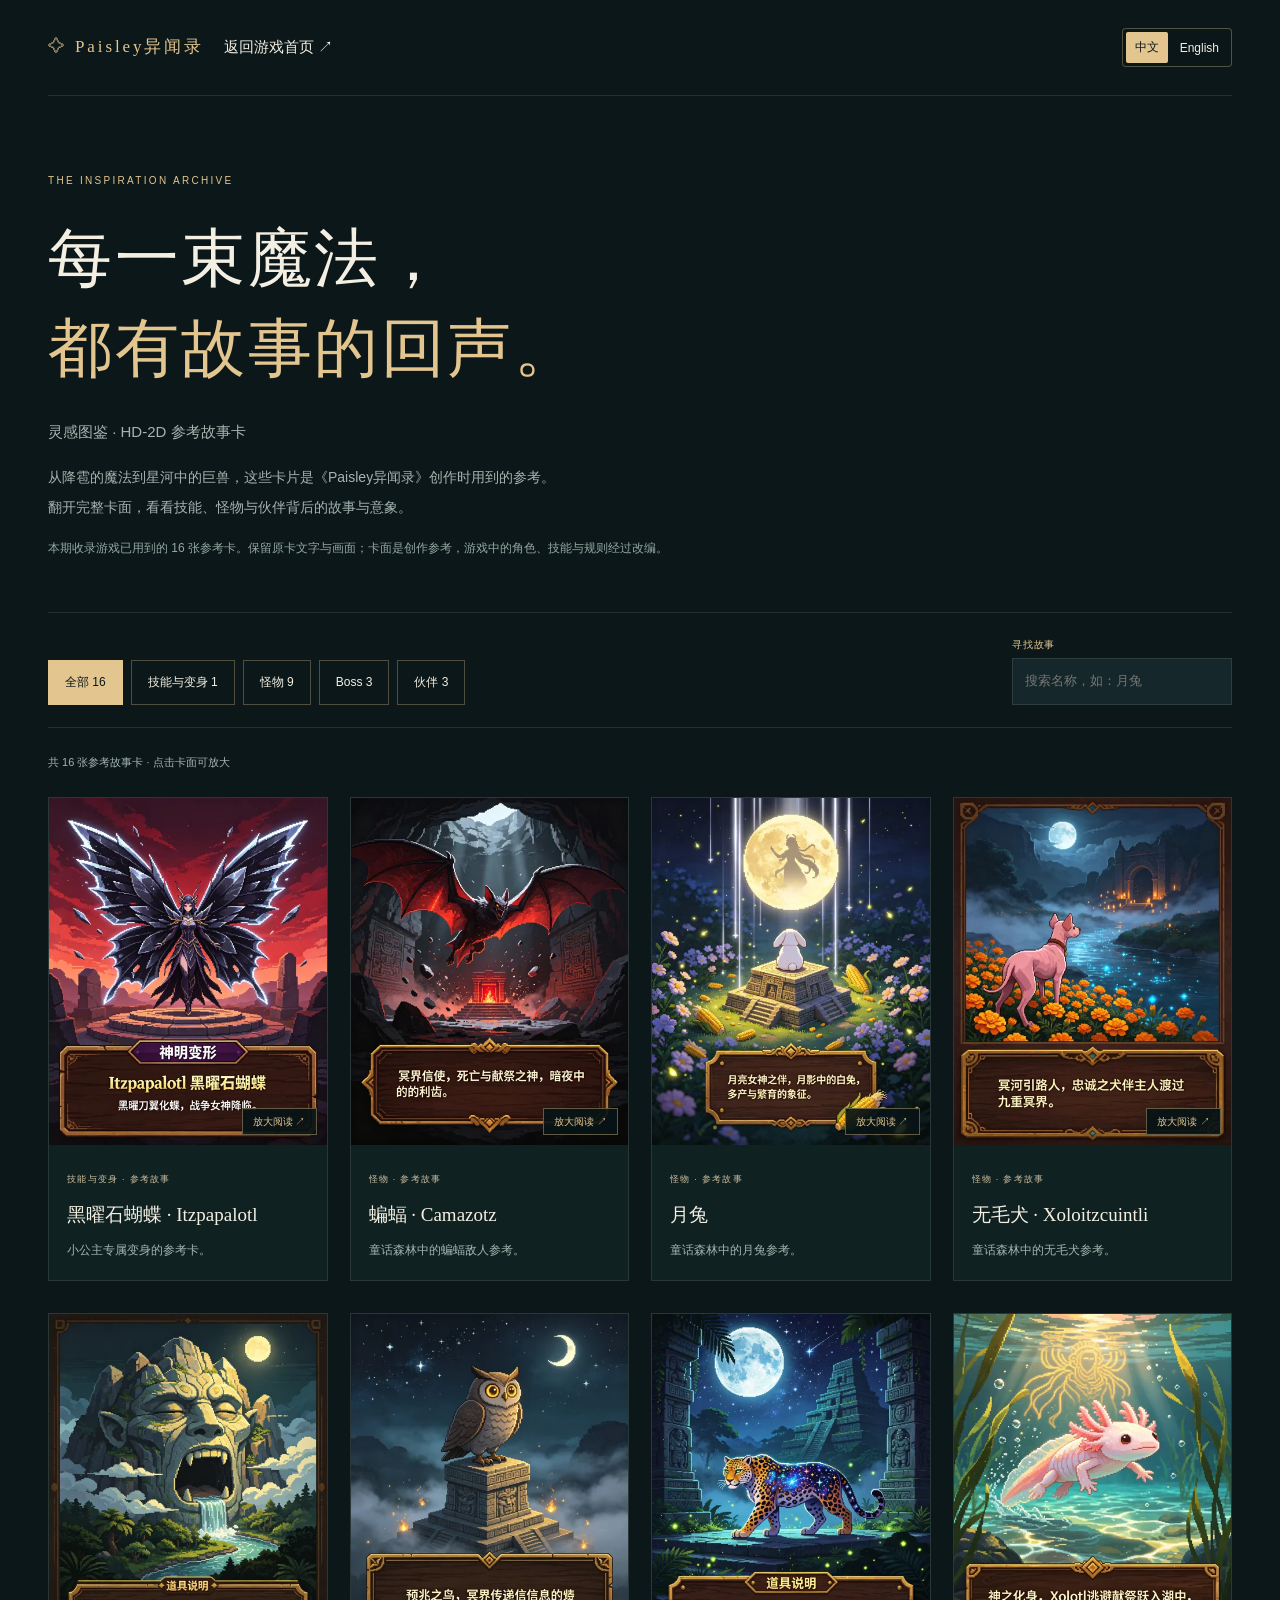
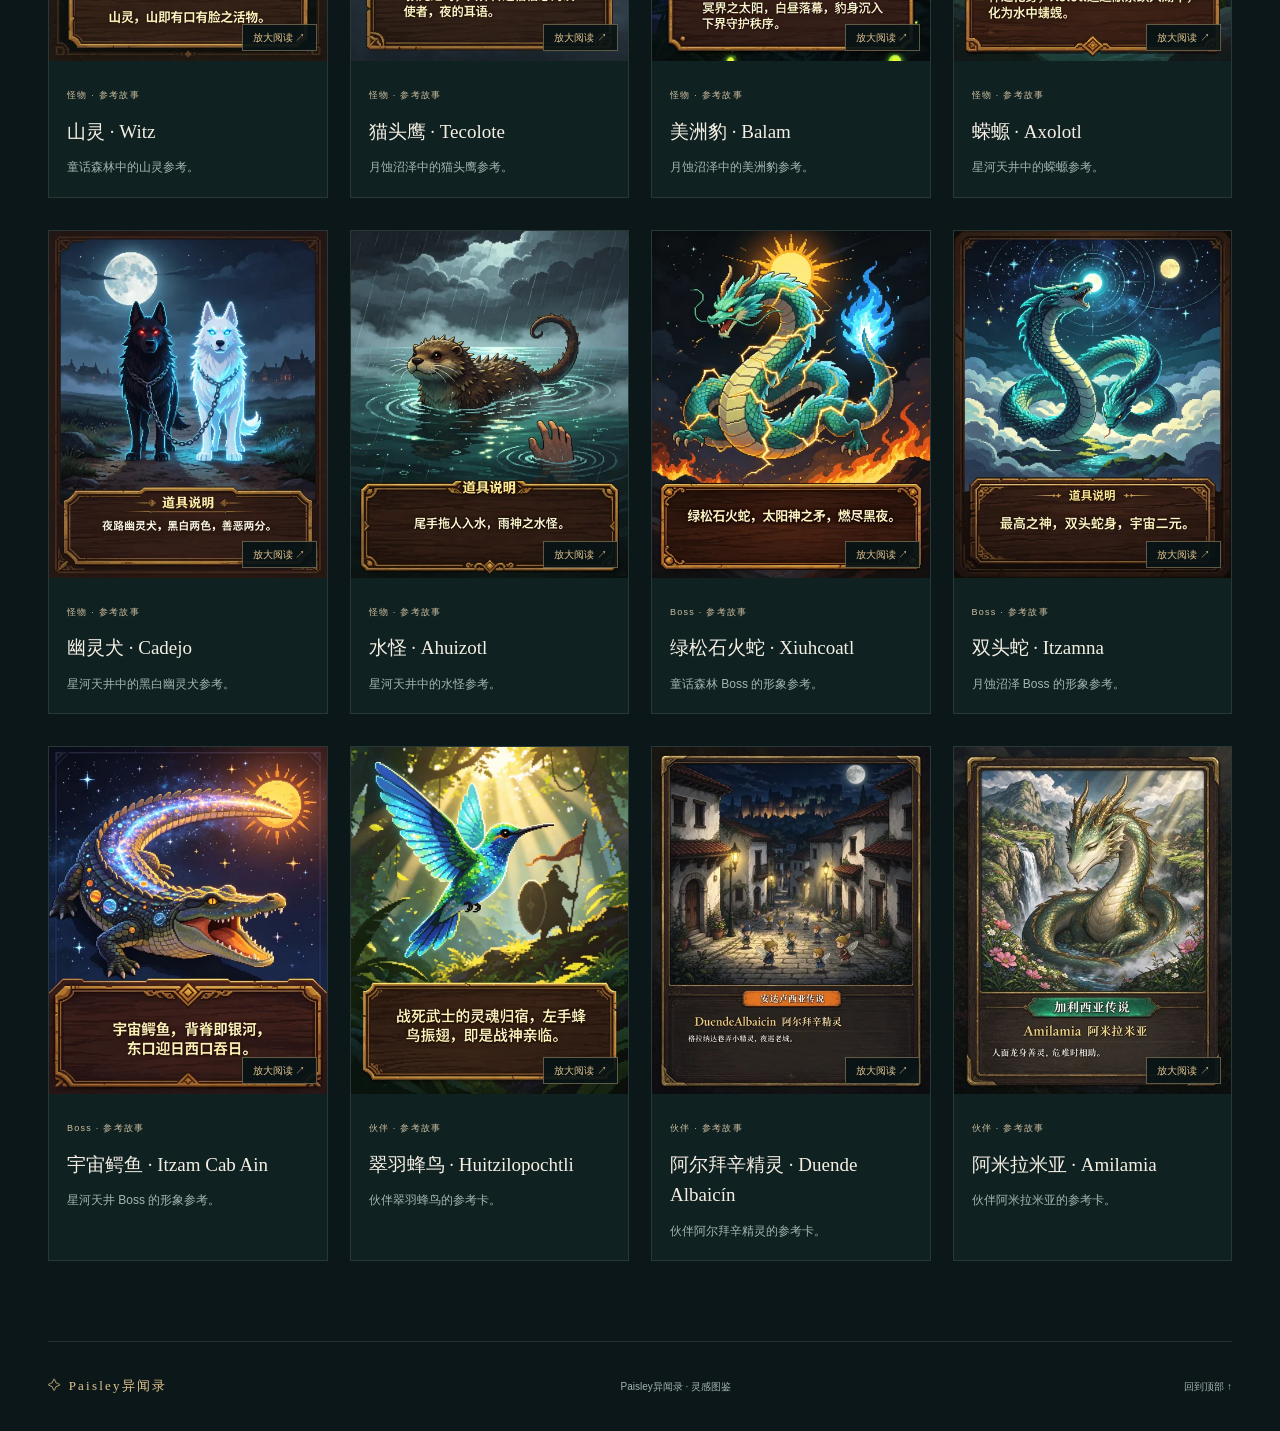
==== commit 36c3b5f9: "Limit public showcase to formal-mode content" ====
--- a/lore.html
+++ b/lore.html
@@ -1,2 +1,2 @@
 <!doctype html>
-<html lang="zh-CN"><head><meta charset="utf-8"><meta name="viewport" content="width=device-width, initial-scale=1"><meta name="theme-color" content="#0b1718"><title>灵感图鉴 · HD-2D 参考故事卡 — Paisley异闻录</title><meta name="description" content="阅读Paisley异闻录技能、怪物、Boss与伙伴的19张HD-2D参考故事卡，探索魔法和奇幻生物的创作灵感。"><link rel="icon" href="favicon.svg"><link rel="stylesheet" href="style.css?v=lore-1"><link rel="stylesheet" href="lore.css?v=1"><link rel="stylesheet" href="language.css?v=2"><script src="translations.js?v=2" defer></script><script src="language.js?v=2" defer></script><script src="lore.js?v=bilingual-1" defer></script></head><body class="lore-page"><a class="skip" href="#cards">跳到故事卡</a><header class="lore-header wrap"><a class="brand" href="index.html">✧ Paisley异闻录</a><a href="index.html">返回游戏首页 ↗</a><div class="language-switch" role="group" aria-label="Language / 语言"><button type="button" data-language="zh" aria-pressed="true" lang="zh-CN">中文</button><button type="button" data-language="en" aria-pressed="false" lang="en">English</button></div></header><main><section class="lore-intro wrap"><p class="eyebrow">THE INSPIRATION ARCHIVE</p><h1>每一束魔法，<br><em>都有故事的回声。</em></h1><p>灵感图鉴 · HD-2D 参考故事卡</p><p class="lore-description">从降雹的魔法到星河中的巨兽，这些卡片是《Paisley异闻录》创作时用到的参考。<br>翻开完整卡面，看看技能、怪物与伙伴背后的故事与意象。</p><p class="lore-boundary">本期收录游戏已用到的 19 张参考卡。保留原卡文字与画面；卡面是创作参考，游戏中的角色、技能与规则经过改编。</p></section><section id="cards" class="wrap lore-library" aria-label="参考故事卡图鉴"><div class="lore-tools"><div class="lore-filters" role="group" aria-label="按类型筛选"><button type="button" data-filter="全部" aria-pressed="true">全部 19</button><button type="button" data-filter="技能与变身" aria-pressed="false">技能与变身 4</button><button type="button" data-filter="怪物" aria-pressed="false">怪物 9</button><button type="button" data-filter="Boss" aria-pressed="false">Boss 3</button><button type="button" data-filter="伙伴" aria-pressed="false">伙伴 3</button></div><label class="lore-search">寻找故事<input type="search" id="card-search" placeholder="搜索名称，如：云蛇" autocomplete="off"></label></div><p id="card-count" class="lore-count" aria-live="polite">共 19 张参考故事卡 · 点击卡面可放大</p><div class="lore-grid"><article id="granicero" class="lore-card" data-category="技能与变身"><a class="card-image" href="media/lore/granicero.webp" data-card-title="冰雹术 · Granicero" aria-label="放大阅读：冰雹术 · Granicero"><img src="media/lore/granicero-thumb.webp" alt="冰雹术 · Granicero HD-2D 参考故事卡，点击放大阅读卡面文字" width="480" height="600" loading="lazy"><span>放大阅读 ↗</span></a><div class="lore-caption"><span class="tag">技能与变身 · 参考故事</span><h2>冰雹术 · Granicero</h2><p>冰雹术的云层、冰晶与降雹意象参考。</p></div></article><article id="lightning" class="lore-card" data-category="技能与变身"><a class="card-image" href="media/lore/lightning.webp" data-card-title="雷击咒" aria-label="放大阅读：雷击咒"><img src="media/lore/lightning-thumb.webp" alt="雷击咒 HD-2D 参考故事卡，点击放大阅读卡面文字" width="480" height="600" loading="lazy"><span>放大阅读 ↗</span></a><div class="lore-caption"><span class="tag">技能与变身 · 参考故事</span><h2>雷击咒</h2><p>游戏雷击咒的参考卡。</p></div></article><article id="mixcoatl" class="lore-card" data-category="技能与变身"><a class="card-image" href="media/lore/mixcoatl.webp" data-card-title="云蛇 · Mixcoatl" aria-label="放大阅读：云蛇 · Mixcoatl"><img src="media/lore/mixcoatl-thumb.webp" alt="云蛇 · Mixcoatl HD-2D 参考故事卡，点击放大阅读卡面文字" width="480" height="600" loading="lazy"><span>放大阅读 ↗</span></a><div class="lore-caption"><span class="tag">技能与变身 · 参考故事</span><h2>云蛇 · Mixcoatl</h2><p>云蛇的形象参考。</p></div></article><article id="itzpapalotl" class="lore-card" data-category="技能与变身"><a class="card-image" href="media/lore/itzpapalotl.webp" data-card-title="黑曜石蝴蝶 · Itzpapalotl" aria-label="放大阅读：黑曜石蝴蝶 · Itzpapalotl"><img src="media/lore/itzpapalotl-thumb.webp" alt="黑曜石蝴蝶 · Itzpapalotl HD-2D 参考故事卡，点击放大阅读卡面文字" width="480" height="600" loading="lazy"><span>放大阅读 ↗</span></a><div class="lore-caption"><span class="tag">技能与变身 · 参考故事</span><h2>黑曜石蝴蝶 · Itzpapalotl</h2><p>小公主专属变身的参考卡。</p></div></article><article id="camazotz" class="lore-card" data-category="怪物"><a class="card-image" href="media/lore/camazotz.webp" data-card-title="蝙蝠 · Camazotz" aria-label="放大阅读：蝙蝠 · Camazotz"><img src="media/lore/camazotz-thumb.webp" alt="蝙蝠 · Camazotz HD-2D 参考故事卡，点击放大阅读卡面文字" width="480" height="600" loading="lazy"><span>放大阅读 ↗</span></a><div class="lore-caption"><span class="tag">怪物 · 参考故事</span><h2>蝙蝠 · Camazotz</h2><p>童话森林中的蝙蝠敌人参考。</p></div></article><article id="rabbit" class="lore-card" data-category="怪物"><a class="card-image" href="media/lore/rabbit.webp" data-card-title="月兔" aria-label="放大阅读：月兔"><img src="media/lore/rabbit-thumb.webp" alt="月兔 HD-2D 参考故事卡，点击放大阅读卡面文字" width="480" height="600" loading="lazy"><span>放大阅读 ↗</span></a><div class="lore-caption"><span class="tag">怪物 · 参考故事</span><h2>月兔</h2><p>童话森林中的月兔参考。</p></div></article><article id="xolo" class="lore-card" data-category="怪物"><a class="card-image" href="media/lore/xolo.webp" data-card-title="无毛犬 · Xoloitzcuintli" aria-label="放大阅读：无毛犬 · Xoloitzcuintli"><img src="media/lore/xolo-thumb.webp" alt="无毛犬 · Xoloitzcuintli HD-2D 参考故事卡，点击放大阅读卡面文字" width="480" height="600" loading="lazy"><span>放大阅读 ↗</span></a><div class="lore-caption"><span class="tag">怪物 · 参考故事</span><h2>无毛犬 · Xoloitzcuintli</h2><p>童话森林中的无毛犬参考。</p></div></article><article id="witz" class="lore-card" data-category="怪物"><a class="card-image" href="media/lore/witz.webp" data-card-title="山灵 · Witz" aria-label="放大阅读：山灵 · Witz"><img src="media/lore/witz-thumb.webp" alt="山灵 · Witz HD-2D 参考故事卡，点击放大阅读卡面文字" width="480" height="600" loading="lazy"><span>放大阅读 ↗</span></a><div class="lore-caption"><span class="tag">怪物 · 参考故事</span><h2>山灵 · Witz</h2><p>童话森林中的山灵参考。</p></div></article><article id="tecolote" class="lore-card" data-category="怪物"><a class="card-image" href="media/lore/tecolote.webp" data-card-title="猫头鹰 · Tecolote" aria-label="放大阅读：猫头鹰 · Tecolote"><img src="media/lore/tecolote-thumb.webp" alt="猫头鹰 · Tecolote HD-2D 参考故事卡，点击放大阅读卡面文字" width="480" height="600" loading="lazy"><span>放大阅读 ↗</span></a><div class="lore-caption"><span class="tag">怪物 · 参考故事</span><h2>猫头鹰 · Tecolote</h2><p>月蚀沼泽中的猫头鹰参考。</p></div></article><article id="balam" class="lore-card" data-category="怪物"><a class="card-image" href="media/lore/balam.webp" data-card-title="美洲豹 · Balam" aria-label="放大阅读：美洲豹 · Balam"><img src="media/lore/balam-thumb.webp" alt="美洲豹 · Balam HD-2D 参考故事卡，点击放大阅读卡面文字" width="480" height="600" loading="lazy"><span>放大阅读 ↗</span></a><div class="lore-caption"><span class="tag">怪物 · 参考故事</span><h2>美洲豹 · Balam</h2><p>月蚀沼泽中的美洲豹参考。</p></div></article><article id="axolotl" class="lore-card" data-category="怪物"><a class="card-image" href="media/lore/axolotl.webp" data-card-title="蝾螈 · Axolotl" aria-label="放大阅读：蝾螈 · Axolotl"><img src="media/lore/axolotl-thumb.webp" alt="蝾螈 · Axolotl HD-2D 参考故事卡，点击放大阅读卡面文字" width="480" height="600" loading="lazy"><span>放大阅读 ↗</span></a><div class="lore-caption"><span class="tag">怪物 · 参考故事</span><h2>蝾螈 · Axolotl</h2><p>星河天井中的蝾螈参考。</p></div></article><article id="cadejo" class="lore-card" data-category="怪物"><a class="card-image" href="media/lore/cadejo.webp" data-card-title="幽灵犬 · Cadejo" aria-label="放大阅读：幽灵犬 · Cadejo"><img src="media/lore/cadejo-thumb.webp" alt="幽灵犬 · Cadejo HD-2D 参考故事卡，点击放大阅读卡面文字" width="480" height="600" loading="lazy"><span>放大阅读 ↗</span></a><div class="lore-caption"><span class="tag">怪物 · 参考故事</span><h2>幽灵犬 · Cadejo</h2><p>星河天井中的黑白幽灵犬参考。</p></div></article><article id="ahuizotl" class="lore-card" data-category="怪物"><a class="card-image" href="media/lore/ahuizotl.webp" data-card-title="水怪 · Ahuizotl" aria-label="放大阅读：水怪 · Ahuizotl"><img src="media/lore/ahuizotl-thumb.webp" alt="水怪 · Ahuizotl HD-2D 参考故事卡，点击放大阅读卡面文字" width="480" height="600" loading="lazy"><span>放大阅读 ↗</span></a><div class="lore-caption"><span class="tag">怪物 · 参考故事</span><h2>水怪 · Ahuizotl</h2><p>星河天井中的水怪参考。</p></div></article><article id="xiuhcoatl" class="lore-card" data-category="Boss"><a class="card-image" href="media/lore/xiuhcoatl.webp" data-card-title="绿松石火蛇 · Xiuhcoatl" aria-label="放大阅读：绿松石火蛇 · Xiuhcoatl"><img src="media/lore/xiuhcoatl-thumb.webp" alt="绿松石火蛇 · Xiuhcoatl HD-2D 参考故事卡，点击放大阅读卡面文字" width="480" height="600" loading="lazy"><span>放大阅读 ↗</span></a><div class="lore-caption"><span class="tag">Boss · 参考故事</span><h2>绿松石火蛇 · Xiuhcoatl</h2><p>童话森林 Boss 的形象参考。</p></div></article><article id="itzamna" class="lore-card" data-category="Boss"><a class="card-image" href="media/lore/itzamna.webp" data-card-title="双头蛇 · Itzamna" aria-label="放大阅读：双头蛇 · Itzamna"><img src="media/lore/itzamna-thumb.webp" alt="双头蛇 · Itzamna HD-2D 参考故事卡，点击放大阅读卡面文字" width="480" height="600" loading="lazy"><span>放大阅读 ↗</span></a><div class="lore-caption"><span class="tag">Boss · 参考故事</span><h2>双头蛇 · Itzamna</h2><p>月蚀沼泽 Boss 的形象参考。</p></div></article><article id="itzamcabain" class="lore-card" data-category="Boss"><a class="card-image" href="media/lore/itzamcabain.webp" data-card-title="宇宙鳄鱼 · Itzam Cab Ain" aria-label="放大阅读：宇宙鳄鱼 · Itzam Cab Ain"><img src="media/lore/itzamcabain-thumb.webp" alt="宇宙鳄鱼 · Itzam Cab Ain HD-2D 参考故事卡，点击放大阅读卡面文字" width="480" height="600" loading="lazy"><span>放大阅读 ↗</span></a><div class="lore-caption"><span class="tag">Boss · 参考故事</span><h2>宇宙鳄鱼 · Itzam Cab Ain</h2><p>星河天井 Boss 的形象参考。</p></div></article><article id="hummingbird" class="lore-card" data-category="伙伴"><a class="card-image" href="media/lore/hummingbird.webp" data-card-title="翠羽蜂鸟 · Huitzilopochtli" aria-label="放大阅读：翠羽蜂鸟 · Huitzilopochtli"><img src="media/lore/hummingbird-thumb.webp" alt="翠羽蜂鸟 · Huitzilopochtli HD-2D 参考故事卡，点击放大阅读卡面文字" width="480" height="600" loading="lazy"><span>放大阅读 ↗</span></a><div class="lore-caption"><span class="tag">伙伴 · 参考故事</span><h2>翠羽蜂鸟 · Huitzilopochtli</h2><p>伙伴翠羽蜂鸟的参考卡。</p></div></article><article id="albaicin" class="lore-card" data-category="伙伴"><a class="card-image" href="media/lore/albaicin.webp" data-card-title="阿尔拜辛精灵 · Duende Albaicín" aria-label="放大阅读：阿尔拜辛精灵 · Duende Albaicín"><img src="media/lore/albaicin-thumb.webp" alt="阿尔拜辛精灵 · Duende Albaicín HD-2D 参考故事卡，点击放大阅读卡面文字" width="480" height="600" loading="lazy"><span>放大阅读 ↗</span></a><div class="lore-caption"><span class="tag">伙伴 · 参考故事</span><h2>阿尔拜辛精灵 · Duende Albaicín</h2><p>伙伴阿尔拜辛精灵的参考卡。</p></div></article><article id="amilamia" class="lore-card" data-category="伙伴"><a class="card-image" href="media/lore/amilamia.webp" data-card-title="阿米拉米亚 · Amilamia" aria-label="放大阅读：阿米拉米亚 · Amilamia"><img src="media/lore/amilamia-thumb.webp" alt="阿米拉米亚 · Amilamia HD-2D 参考故事卡，点击放大阅读卡面文字" width="480" height="600" loading="lazy"><span>放大阅读 ↗</span></a><div class="lore-caption"><span class="tag">伙伴 · 参考故事</span><h2>阿米拉米亚 · Amilamia</h2><p>伙伴阿米拉米亚的参考卡。</p></div></article></div><p id="card-empty" hidden>没有找到对应卡片，试试其他名称或分类。</p><noscript><p>可直接点击卡面打开大图；启用 JavaScript 后可使用分类与搜索。</p></noscript></section></main><dialog id="card-viewer" aria-labelledby="viewer-title"><div class="viewer-bar"><h2 id="viewer-title">参考故事卡</h2><a id="viewer-original" href="media/lore/granicero.webp" target="_blank" rel="noopener">打开高清图 ↗</a><button id="viewer-close" type="button" aria-label="关闭大图">关闭 ×</button></div><img id="viewer-image" alt=""><p>卡面原文 · 创作参考</p></dialog><footer class="footer wrap"><a class="brand" href="index.html">✧ Paisley异闻录</a><p>Paisley异闻录 · 灵感图鉴</p><a href="#">回到顶部 ↑</a></footer></body></html>
+<html lang="zh-CN"><head><meta charset="utf-8"><meta name="viewport" content="width=device-width, initial-scale=1"><meta name="theme-color" content="#0b1718"><title>灵感图鉴 · HD-2D 参考故事卡 — Paisley异闻录</title><meta name="description" content="阅读Paisley异闻录技能、怪物、Boss与伙伴的16张HD-2D参考故事卡，探索魔法和奇幻生物的创作灵感。"><link rel="icon" href="favicon.svg"><link rel="stylesheet" href="style.css?v=lore-1"><link rel="stylesheet" href="lore.css?v=1"><link rel="stylesheet" href="language.css?v=2"><script src="translations.js?v=release-scope-20261011" defer></script><script src="language.js?v=goldmark-1" defer></script><script src="lore.js?v=bilingual-1" defer></script></head><body class="lore-page"><a class="skip" href="#cards">跳到故事卡</a><header class="lore-header wrap"><a class="brand" href="index.html">✧ Paisley异闻录</a><a href="index.html">返回游戏首页 ↗</a><div class="language-switch" role="group" aria-label="Language / 语言"><button type="button" data-language="zh" aria-pressed="true" lang="zh-CN">中文</button><button type="button" data-language="en" aria-pressed="false" lang="en">English</button></div></header><main><section class="lore-intro wrap"><p class="eyebrow">THE INSPIRATION ARCHIVE</p><h1>每一束魔法，<br><em>都有故事的回声。</em></h1><p>灵感图鉴 · HD-2D 参考故事卡</p><p class="lore-description">从降雹的魔法到星河中的巨兽，这些卡片是《Paisley异闻录》创作时用到的参考。<br>翻开完整卡面，看看技能、怪物与伙伴背后的故事与意象。</p><p class="lore-boundary">本期收录游戏已用到的 16 张参考卡。保留原卡文字与画面；卡面是创作参考，游戏中的角色、技能与规则经过改编。</p></section><section id="cards" class="wrap lore-library" aria-label="参考故事卡图鉴"><div class="lore-tools"><div class="lore-filters" role="group" aria-label="按类型筛选"><button type="button" data-filter="全部" aria-pressed="true">全部 16</button><button type="button" data-filter="技能与变身" aria-pressed="false">技能与变身 1</button><button type="button" data-filter="怪物" aria-pressed="false">怪物 9</button><button type="button" data-filter="Boss" aria-pressed="false">Boss 3</button><button type="button" data-filter="伙伴" aria-pressed="false">伙伴 3</button></div><label class="lore-search">寻找故事<input type="search" id="card-search" placeholder="搜索名称，如：月兔" autocomplete="off"></label></div><p id="card-count" class="lore-count" aria-live="polite">共 16 张参考故事卡 · 点击卡面可放大</p><div class="lore-grid"><article id="itzpapalotl" class="lore-card" data-category="技能与变身"><a class="card-image" href="media/lore/itzpapalotl.webp" data-card-title="黑曜石蝴蝶 · Itzpapalotl" aria-label="放大阅读：黑曜石蝴蝶 · Itzpapalotl"><img src="media/lore/itzpapalotl-thumb.webp" alt="黑曜石蝴蝶 · Itzpapalotl HD-2D 参考故事卡，点击放大阅读卡面文字" width="480" height="600" loading="lazy"><span>放大阅读 ↗</span></a><div class="lore-caption"><span class="tag">技能与变身 · 参考故事</span><h2>黑曜石蝴蝶 · Itzpapalotl</h2><p>小公主专属变身的参考卡。</p></div></article><article id="camazotz" class="lore-card" data-category="怪物"><a class="card-image" href="media/lore/camazotz.webp" data-card-title="蝙蝠 · Camazotz" aria-label="放大阅读：蝙蝠 · Camazotz"><img src="media/lore/camazotz-thumb.webp" alt="蝙蝠 · Camazotz HD-2D 参考故事卡，点击放大阅读卡面文字" width="480" height="600" loading="lazy"><span>放大阅读 ↗</span></a><div class="lore-caption"><span class="tag">怪物 · 参考故事</span><h2>蝙蝠 · Camazotz</h2><p>童话森林中的蝙蝠敌人参考。</p></div></article><article id="rabbit" class="lore-card" data-category="怪物"><a class="card-image" href="media/lore/rabbit.webp" data-card-title="月兔" aria-label="放大阅读：月兔"><img src="media/lore/rabbit-thumb.webp" alt="月兔 HD-2D 参考故事卡，点击放大阅读卡面文字" width="480" height="600" loading="lazy"><span>放大阅读 ↗</span></a><div class="lore-caption"><span class="tag">怪物 · 参考故事</span><h2>月兔</h2><p>童话森林中的月兔参考。</p></div></article><article id="xolo" class="lore-card" data-category="怪物"><a class="card-image" href="media/lore/xolo.webp" data-card-title="无毛犬 · Xoloitzcuintli" aria-label="放大阅读：无毛犬 · Xoloitzcuintli"><img src="media/lore/xolo-thumb.webp" alt="无毛犬 · Xoloitzcuintli HD-2D 参考故事卡，点击放大阅读卡面文字" width="480" height="600" loading="lazy"><span>放大阅读 ↗</span></a><div class="lore-caption"><span class="tag">怪物 · 参考故事</span><h2>无毛犬 · Xoloitzcuintli</h2><p>童话森林中的无毛犬参考。</p></div></article><article id="witz" class="lore-card" data-category="怪物"><a class="card-image" href="media/lore/witz.webp" data-card-title="山灵 · Witz" aria-label="放大阅读：山灵 · Witz"><img src="media/lore/witz-thumb.webp" alt="山灵 · Witz HD-2D 参考故事卡，点击放大阅读卡面文字" width="480" height="600" loading="lazy"><span>放大阅读 ↗</span></a><div class="lore-caption"><span class="tag">怪物 · 参考故事</span><h2>山灵 · Witz</h2><p>童话森林中的山灵参考。</p></div></article><article id="tecolote" class="lore-card" data-category="怪物"><a class="card-image" href="media/lore/tecolote.webp" data-card-title="猫头鹰 · Tecolote" aria-label="放大阅读：猫头鹰 · Tecolote"><img src="media/lore/tecolote-thumb.webp" alt="猫头鹰 · Tecolote HD-2D 参考故事卡，点击放大阅读卡面文字" width="480" height="600" loading="lazy"><span>放大阅读 ↗</span></a><div class="lore-caption"><span class="tag">怪物 · 参考故事</span><h2>猫头鹰 · Tecolote</h2><p>月蚀沼泽中的猫头鹰参考。</p></div></article><article id="balam" class="lore-card" data-category="怪物"><a class="card-image" href="media/lore/balam.webp" data-card-title="美洲豹 · Balam" aria-label="放大阅读：美洲豹 · Balam"><img src="media/lore/balam-thumb.webp" alt="美洲豹 · Balam HD-2D 参考故事卡，点击放大阅读卡面文字" width="480" height="600" loading="lazy"><span>放大阅读 ↗</span></a><div class="lore-caption"><span class="tag">怪物 · 参考故事</span><h2>美洲豹 · Balam</h2><p>月蚀沼泽中的美洲豹参考。</p></div></article><article id="axolotl" class="lore-card" data-category="怪物"><a class="card-image" href="media/lore/axolotl.webp" data-card-title="蝾螈 · Axolotl" aria-label="放大阅读：蝾螈 · Axolotl"><img src="media/lore/axolotl-thumb.webp" alt="蝾螈 · Axolotl HD-2D 参考故事卡，点击放大阅读卡面文字" width="480" height="600" loading="lazy"><span>放大阅读 ↗</span></a><div class="lore-caption"><span class="tag">怪物 · 参考故事</span><h2>蝾螈 · Axolotl</h2><p>星河天井中的蝾螈参考。</p></div></article><article id="cadejo" class="lore-card" data-category="怪物"><a class="card-image" href="media/lore/cadejo.webp" data-card-title="幽灵犬 · Cadejo" aria-label="放大阅读：幽灵犬 · Cadejo"><img src="media/lore/cadejo-thumb.webp" alt="幽灵犬 · Cadejo HD-2D 参考故事卡，点击放大阅读卡面文字" width="480" height="600" loading="lazy"><span>放大阅读 ↗</span></a><div class="lore-caption"><span class="tag">怪物 · 参考故事</span><h2>幽灵犬 · Cadejo</h2><p>星河天井中的黑白幽灵犬参考。</p></div></article><article id="ahuizotl" class="lore-card" data-category="怪物"><a class="card-image" href="media/lore/ahuizotl.webp" data-card-title="水怪 · Ahuizotl" aria-label="放大阅读：水怪 · Ahuizotl"><img src="media/lore/ahuizotl-thumb.webp" alt="水怪 · Ahuizotl HD-2D 参考故事卡，点击放大阅读卡面文字" width="480" height="600" loading="lazy"><span>放大阅读 ↗</span></a><div class="lore-caption"><span class="tag">怪物 · 参考故事</span><h2>水怪 · Ahuizotl</h2><p>星河天井中的水怪参考。</p></div></article><article id="xiuhcoatl" class="lore-card" data-category="Boss"><a class="card-image" href="media/lore/xiuhcoatl.webp" data-card-title="绿松石火蛇 · Xiuhcoatl" aria-label="放大阅读：绿松石火蛇 · Xiuhcoatl"><img src="media/lore/xiuhcoatl-thumb.webp" alt="绿松石火蛇 · Xiuhcoatl HD-2D 参考故事卡，点击放大阅读卡面文字" width="480" height="600" loading="lazy"><span>放大阅读 ↗</span></a><div class="lore-caption"><span class="tag">Boss · 参考故事</span><h2>绿松石火蛇 · Xiuhcoatl</h2><p>童话森林 Boss 的形象参考。</p></div></article><article id="itzamna" class="lore-card" data-category="Boss"><a class="card-image" href="media/lore/itzamna.webp" data-card-title="双头蛇 · Itzamna" aria-label="放大阅读：双头蛇 · Itzamna"><img src="media/lore/itzamna-thumb.webp" alt="双头蛇 · Itzamna HD-2D 参考故事卡，点击放大阅读卡面文字" width="480" height="600" loading="lazy"><span>放大阅读 ↗</span></a><div class="lore-caption"><span class="tag">Boss · 参考故事</span><h2>双头蛇 · Itzamna</h2><p>月蚀沼泽 Boss 的形象参考。</p></div></article><article id="itzamcabain" class="lore-card" data-category="Boss"><a class="card-image" href="media/lore/itzamcabain.webp" data-card-title="宇宙鳄鱼 · Itzam Cab Ain" aria-label="放大阅读：宇宙鳄鱼 · Itzam Cab Ain"><img src="media/lore/itzamcabain-thumb.webp" alt="宇宙鳄鱼 · Itzam Cab Ain HD-2D 参考故事卡，点击放大阅读卡面文字" width="480" height="600" loading="lazy"><span>放大阅读 ↗</span></a><div class="lore-caption"><span class="tag">Boss · 参考故事</span><h2>宇宙鳄鱼 · Itzam Cab Ain</h2><p>星河天井 Boss 的形象参考。</p></div></article><article id="hummingbird" class="lore-card" data-category="伙伴"><a class="card-image" href="media/lore/hummingbird.webp" data-card-title="翠羽蜂鸟 · Huitzilopochtli" aria-label="放大阅读：翠羽蜂鸟 · Huitzilopochtli"><img src="media/lore/hummingbird-thumb.webp" alt="翠羽蜂鸟 · Huitzilopochtli HD-2D 参考故事卡，点击放大阅读卡面文字" width="480" height="600" loading="lazy"><span>放大阅读 ↗</span></a><div class="lore-caption"><span class="tag">伙伴 · 参考故事</span><h2>翠羽蜂鸟 · Huitzilopochtli</h2><p>伙伴翠羽蜂鸟的参考卡。</p></div></article><article id="albaicin" class="lore-card" data-category="伙伴"><a class="card-image" href="media/lore/albaicin.webp" data-card-title="阿尔拜辛精灵 · Duende Albaicín" aria-label="放大阅读：阿尔拜辛精灵 · Duende Albaicín"><img src="media/lore/albaicin-thumb.webp" alt="阿尔拜辛精灵 · Duende Albaicín HD-2D 参考故事卡，点击放大阅读卡面文字" width="480" height="600" loading="lazy"><span>放大阅读 ↗</span></a><div class="lore-caption"><span class="tag">伙伴 · 参考故事</span><h2>阿尔拜辛精灵 · Duende Albaicín</h2><p>伙伴阿尔拜辛精灵的参考卡。</p></div></article><article id="amilamia" class="lore-card" data-category="伙伴"><a class="card-image" href="media/lore/amilamia.webp" data-card-title="阿米拉米亚 · Amilamia" aria-label="放大阅读：阿米拉米亚 · Amilamia"><img src="media/lore/amilamia-thumb.webp" alt="阿米拉米亚 · Amilamia HD-2D 参考故事卡，点击放大阅读卡面文字" width="480" height="600" loading="lazy"><span>放大阅读 ↗</span></a><div class="lore-caption"><span class="tag">伙伴 · 参考故事</span><h2>阿米拉米亚 · Amilamia</h2><p>伙伴阿米拉米亚的参考卡。</p></div></article></div><p id="card-empty" hidden>没有找到对应卡片，试试其他名称或分类。</p><noscript><p>可直接点击卡面打开大图；启用 JavaScript 后可使用分类与搜索。</p></noscript></section></main><dialog id="card-viewer" aria-labelledby="viewer-title"><div class="viewer-bar"><h2 id="viewer-title">参考故事卡</h2><a id="viewer-original" href="media/lore/itzpapalotl.webp" target="_blank" rel="noopener">打开高清图 ↗</a><button id="viewer-close" type="button" aria-label="关闭大图">关闭 ×</button></div><img id="viewer-image" alt=""><p>卡面原文 · 创作参考</p></dialog><footer class="footer wrap"><a class="brand" href="index.html">✧ Paisley异闻录</a><p>Paisley异闻录 · 灵感图鉴</p><a href="#">回到顶部 ↑</a></footer></body></html>
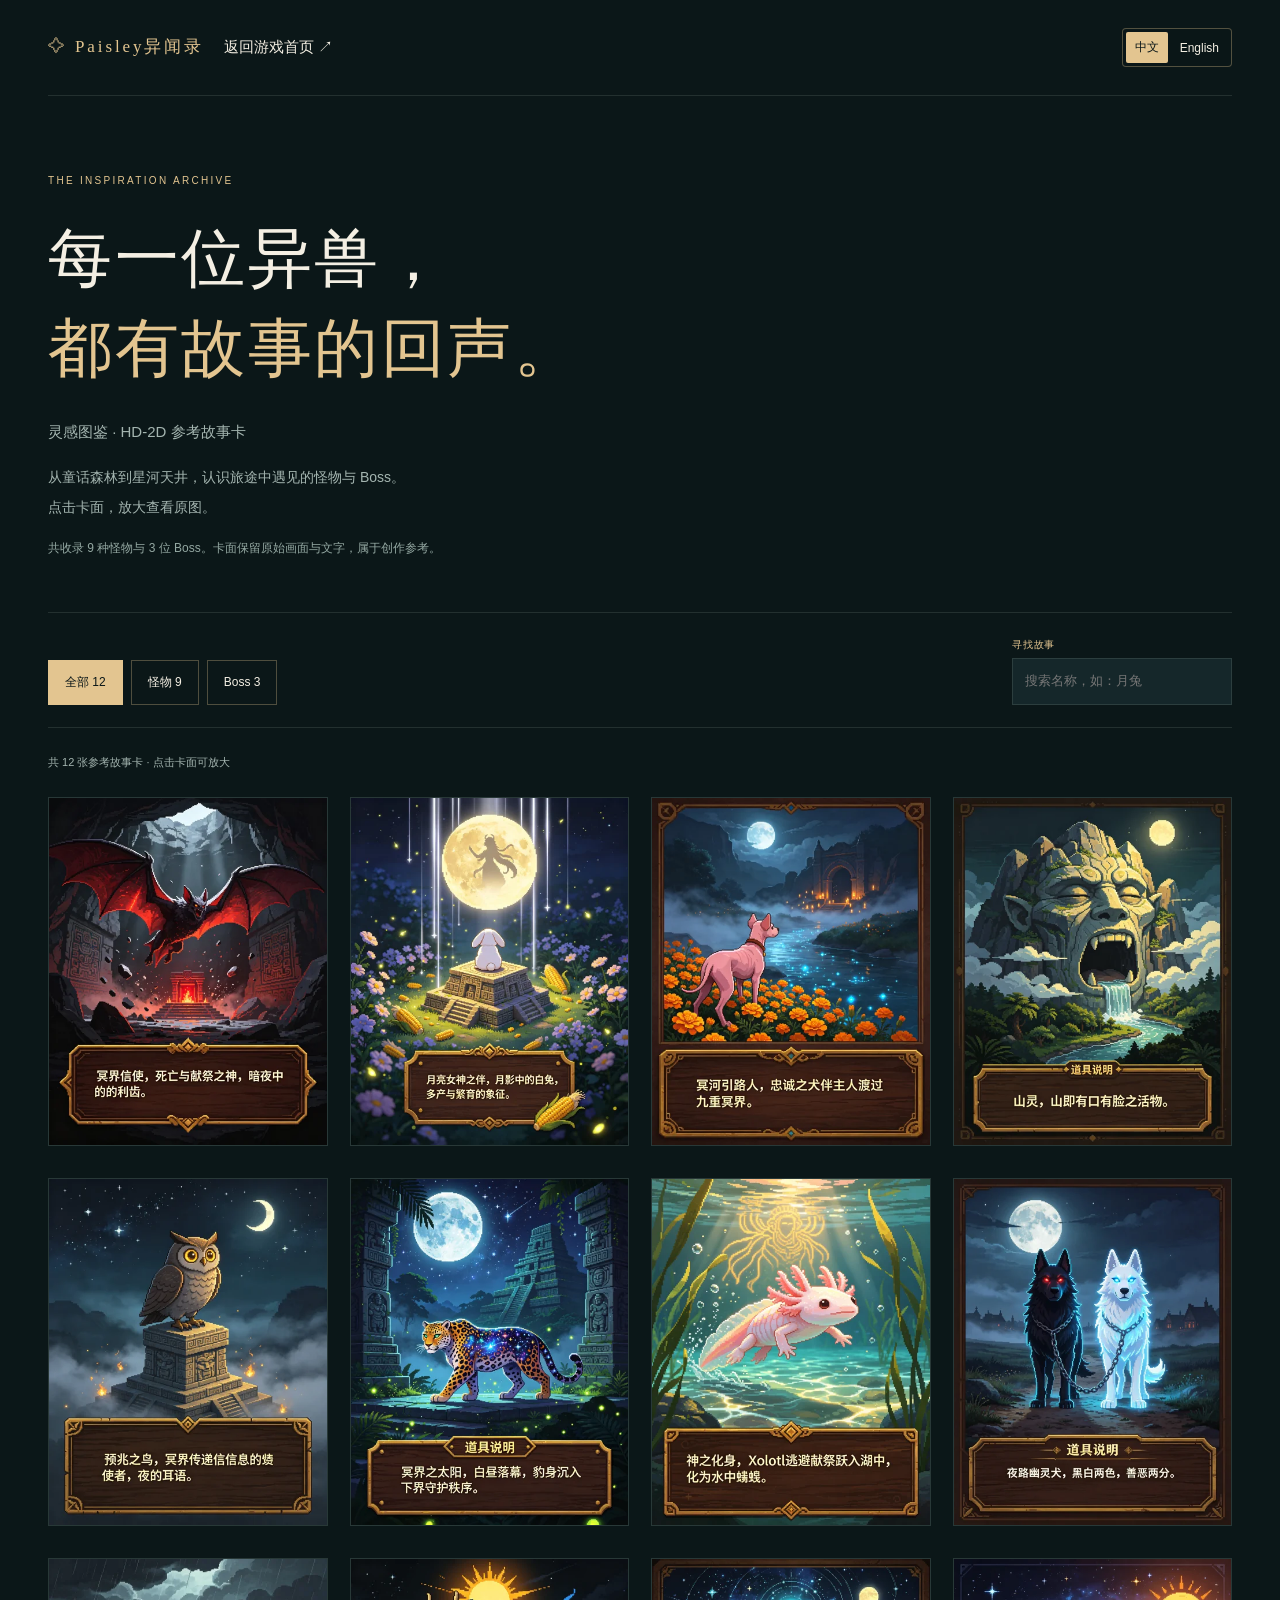
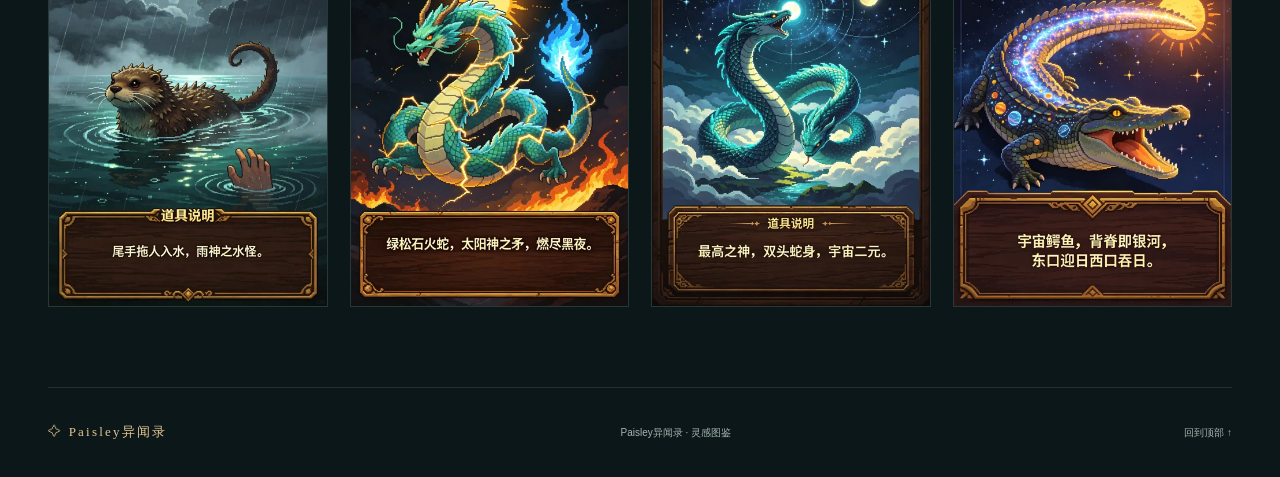
==== commit 60bdd882: "Show only monster and boss artwork in inspiration archive" ====
--- a/lore.html
+++ b/lore.html
@@ -1,2 +1,2 @@
 <!doctype html>
-<html lang="zh-CN"><head><meta charset="utf-8"><meta name="viewport" content="width=device-width, initial-scale=1"><meta name="theme-color" content="#0b1718"><title>灵感图鉴 · HD-2D 参考故事卡 — Paisley异闻录</title><meta name="description" content="阅读Paisley异闻录技能、怪物、Boss与伙伴的16张HD-2D参考故事卡，探索魔法和奇幻生物的创作灵感。"><link rel="icon" href="favicon.svg"><link rel="stylesheet" href="style.css?v=lore-1"><link rel="stylesheet" href="lore.css?v=1"><link rel="stylesheet" href="language.css?v=2"><script src="translations.js?v=release-scope-20261011" defer></script><script src="language.js?v=goldmark-1" defer></script><script src="lore.js?v=bilingual-1" defer></script></head><body class="lore-page"><a class="skip" href="#cards">跳到故事卡</a><header class="lore-header wrap"><a class="brand" href="index.html">✧ Paisley异闻录</a><a href="index.html">返回游戏首页 ↗</a><div class="language-switch" role="group" aria-label="Language / 语言"><button type="button" data-language="zh" aria-pressed="true" lang="zh-CN">中文</button><button type="button" data-language="en" aria-pressed="false" lang="en">English</button></div></header><main><section class="lore-intro wrap"><p class="eyebrow">THE INSPIRATION ARCHIVE</p><h1>每一束魔法，<br><em>都有故事的回声。</em></h1><p>灵感图鉴 · HD-2D 参考故事卡</p><p class="lore-description">从降雹的魔法到星河中的巨兽，这些卡片是《Paisley异闻录》创作时用到的参考。<br>翻开完整卡面，看看技能、怪物与伙伴背后的故事与意象。</p><p class="lore-boundary">本期收录游戏已用到的 16 张参考卡。保留原卡文字与画面；卡面是创作参考，游戏中的角色、技能与规则经过改编。</p></section><section id="cards" class="wrap lore-library" aria-label="参考故事卡图鉴"><div class="lore-tools"><div class="lore-filters" role="group" aria-label="按类型筛选"><button type="button" data-filter="全部" aria-pressed="true">全部 16</button><button type="button" data-filter="技能与变身" aria-pressed="false">技能与变身 1</button><button type="button" data-filter="怪物" aria-pressed="false">怪物 9</button><button type="button" data-filter="Boss" aria-pressed="false">Boss 3</button><button type="button" data-filter="伙伴" aria-pressed="false">伙伴 3</button></div><label class="lore-search">寻找故事<input type="search" id="card-search" placeholder="搜索名称，如：月兔" autocomplete="off"></label></div><p id="card-count" class="lore-count" aria-live="polite">共 16 张参考故事卡 · 点击卡面可放大</p><div class="lore-grid"><article id="itzpapalotl" class="lore-card" data-category="技能与变身"><a class="card-image" href="media/lore/itzpapalotl.webp" data-card-title="黑曜石蝴蝶 · Itzpapalotl" aria-label="放大阅读：黑曜石蝴蝶 · Itzpapalotl"><img src="media/lore/itzpapalotl-thumb.webp" alt="黑曜石蝴蝶 · Itzpapalotl HD-2D 参考故事卡，点击放大阅读卡面文字" width="480" height="600" loading="lazy"><span>放大阅读 ↗</span></a><div class="lore-caption"><span class="tag">技能与变身 · 参考故事</span><h2>黑曜石蝴蝶 · Itzpapalotl</h2><p>小公主专属变身的参考卡。</p></div></article><article id="camazotz" class="lore-card" data-category="怪物"><a class="card-image" href="media/lore/camazotz.webp" data-card-title="蝙蝠 · Camazotz" aria-label="放大阅读：蝙蝠 · Camazotz"><img src="media/lore/camazotz-thumb.webp" alt="蝙蝠 · Camazotz HD-2D 参考故事卡，点击放大阅读卡面文字" width="480" height="600" loading="lazy"><span>放大阅读 ↗</span></a><div class="lore-caption"><span class="tag">怪物 · 参考故事</span><h2>蝙蝠 · Camazotz</h2><p>童话森林中的蝙蝠敌人参考。</p></div></article><article id="rabbit" class="lore-card" data-category="怪物"><a class="card-image" href="media/lore/rabbit.webp" data-card-title="月兔" aria-label="放大阅读：月兔"><img src="media/lore/rabbit-thumb.webp" alt="月兔 HD-2D 参考故事卡，点击放大阅读卡面文字" width="480" height="600" loading="lazy"><span>放大阅读 ↗</span></a><div class="lore-caption"><span class="tag">怪物 · 参考故事</span><h2>月兔</h2><p>童话森林中的月兔参考。</p></div></article><article id="xolo" class="lore-card" data-category="怪物"><a class="card-image" href="media/lore/xolo.webp" data-card-title="无毛犬 · Xoloitzcuintli" aria-label="放大阅读：无毛犬 · Xoloitzcuintli"><img src="media/lore/xolo-thumb.webp" alt="无毛犬 · Xoloitzcuintli HD-2D 参考故事卡，点击放大阅读卡面文字" width="480" height="600" loading="lazy"><span>放大阅读 ↗</span></a><div class="lore-caption"><span class="tag">怪物 · 参考故事</span><h2>无毛犬 · Xoloitzcuintli</h2><p>童话森林中的无毛犬参考。</p></div></article><article id="witz" class="lore-card" data-category="怪物"><a class="card-image" href="media/lore/witz.webp" data-card-title="山灵 · Witz" aria-label="放大阅读：山灵 · Witz"><img src="media/lore/witz-thumb.webp" alt="山灵 · Witz HD-2D 参考故事卡，点击放大阅读卡面文字" width="480" height="600" loading="lazy"><span>放大阅读 ↗</span></a><div class="lore-caption"><span class="tag">怪物 · 参考故事</span><h2>山灵 · Witz</h2><p>童话森林中的山灵参考。</p></div></article><article id="tecolote" class="lore-card" data-category="怪物"><a class="card-image" href="media/lore/tecolote.webp" data-card-title="猫头鹰 · Tecolote" aria-label="放大阅读：猫头鹰 · Tecolote"><img src="media/lore/tecolote-thumb.webp" alt="猫头鹰 · Tecolote HD-2D 参考故事卡，点击放大阅读卡面文字" width="480" height="600" loading="lazy"><span>放大阅读 ↗</span></a><div class="lore-caption"><span class="tag">怪物 · 参考故事</span><h2>猫头鹰 · Tecolote</h2><p>月蚀沼泽中的猫头鹰参考。</p></div></article><article id="balam" class="lore-card" data-category="怪物"><a class="card-image" href="media/lore/balam.webp" data-card-title="美洲豹 · Balam" aria-label="放大阅读：美洲豹 · Balam"><img src="media/lore/balam-thumb.webp" alt="美洲豹 · Balam HD-2D 参考故事卡，点击放大阅读卡面文字" width="480" height="600" loading="lazy"><span>放大阅读 ↗</span></a><div class="lore-caption"><span class="tag">怪物 · 参考故事</span><h2>美洲豹 · Balam</h2><p>月蚀沼泽中的美洲豹参考。</p></div></article><article id="axolotl" class="lore-card" data-category="怪物"><a class="card-image" href="media/lore/axolotl.webp" data-card-title="蝾螈 · Axolotl" aria-label="放大阅读：蝾螈 · Axolotl"><img src="media/lore/axolotl-thumb.webp" alt="蝾螈 · Axolotl HD-2D 参考故事卡，点击放大阅读卡面文字" width="480" height="600" loading="lazy"><span>放大阅读 ↗</span></a><div class="lore-caption"><span class="tag">怪物 · 参考故事</span><h2>蝾螈 · Axolotl</h2><p>星河天井中的蝾螈参考。</p></div></article><article id="cadejo" class="lore-card" data-category="怪物"><a class="card-image" href="media/lore/cadejo.webp" data-card-title="幽灵犬 · Cadejo" aria-label="放大阅读：幽灵犬 · Cadejo"><img src="media/lore/cadejo-thumb.webp" alt="幽灵犬 · Cadejo HD-2D 参考故事卡，点击放大阅读卡面文字" width="480" height="600" loading="lazy"><span>放大阅读 ↗</span></a><div class="lore-caption"><span class="tag">怪物 · 参考故事</span><h2>幽灵犬 · Cadejo</h2><p>星河天井中的黑白幽灵犬参考。</p></div></article><article id="ahuizotl" class="lore-card" data-category="怪物"><a class="card-image" href="media/lore/ahuizotl.webp" data-card-title="水怪 · Ahuizotl" aria-label="放大阅读：水怪 · Ahuizotl"><img src="media/lore/ahuizotl-thumb.webp" alt="水怪 · Ahuizotl HD-2D 参考故事卡，点击放大阅读卡面文字" width="480" height="600" loading="lazy"><span>放大阅读 ↗</span></a><div class="lore-caption"><span class="tag">怪物 · 参考故事</span><h2>水怪 · Ahuizotl</h2><p>星河天井中的水怪参考。</p></div></article><article id="xiuhcoatl" class="lore-card" data-category="Boss"><a class="card-image" href="media/lore/xiuhcoatl.webp" data-card-title="绿松石火蛇 · Xiuhcoatl" aria-label="放大阅读：绿松石火蛇 · Xiuhcoatl"><img src="media/lore/xiuhcoatl-thumb.webp" alt="绿松石火蛇 · Xiuhcoatl HD-2D 参考故事卡，点击放大阅读卡面文字" width="480" height="600" loading="lazy"><span>放大阅读 ↗</span></a><div class="lore-caption"><span class="tag">Boss · 参考故事</span><h2>绿松石火蛇 · Xiuhcoatl</h2><p>童话森林 Boss 的形象参考。</p></div></article><article id="itzamna" class="lore-card" data-category="Boss"><a class="card-image" href="media/lore/itzamna.webp" data-card-title="双头蛇 · Itzamna" aria-label="放大阅读：双头蛇 · Itzamna"><img src="media/lore/itzamna-thumb.webp" alt="双头蛇 · Itzamna HD-2D 参考故事卡，点击放大阅读卡面文字" width="480" height="600" loading="lazy"><span>放大阅读 ↗</span></a><div class="lore-caption"><span class="tag">Boss · 参考故事</span><h2>双头蛇 · Itzamna</h2><p>月蚀沼泽 Boss 的形象参考。</p></div></article><article id="itzamcabain" class="lore-card" data-category="Boss"><a class="card-image" href="media/lore/itzamcabain.webp" data-card-title="宇宙鳄鱼 · Itzam Cab Ain" aria-label="放大阅读：宇宙鳄鱼 · Itzam Cab Ain"><img src="media/lore/itzamcabain-thumb.webp" alt="宇宙鳄鱼 · Itzam Cab Ain HD-2D 参考故事卡，点击放大阅读卡面文字" width="480" height="600" loading="lazy"><span>放大阅读 ↗</span></a><div class="lore-caption"><span class="tag">Boss · 参考故事</span><h2>宇宙鳄鱼 · Itzam Cab Ain</h2><p>星河天井 Boss 的形象参考。</p></div></article><article id="hummingbird" class="lore-card" data-category="伙伴"><a class="card-image" href="media/lore/hummingbird.webp" data-card-title="翠羽蜂鸟 · Huitzilopochtli" aria-label="放大阅读：翠羽蜂鸟 · Huitzilopochtli"><img src="media/lore/hummingbird-thumb.webp" alt="翠羽蜂鸟 · Huitzilopochtli HD-2D 参考故事卡，点击放大阅读卡面文字" width="480" height="600" loading="lazy"><span>放大阅读 ↗</span></a><div class="lore-caption"><span class="tag">伙伴 · 参考故事</span><h2>翠羽蜂鸟 · Huitzilopochtli</h2><p>伙伴翠羽蜂鸟的参考卡。</p></div></article><article id="albaicin" class="lore-card" data-category="伙伴"><a class="card-image" href="media/lore/albaicin.webp" data-card-title="阿尔拜辛精灵 · Duende Albaicín" aria-label="放大阅读：阿尔拜辛精灵 · Duende Albaicín"><img src="media/lore/albaicin-thumb.webp" alt="阿尔拜辛精灵 · Duende Albaicín HD-2D 参考故事卡，点击放大阅读卡面文字" width="480" height="600" loading="lazy"><span>放大阅读 ↗</span></a><div class="lore-caption"><span class="tag">伙伴 · 参考故事</span><h2>阿尔拜辛精灵 · Duende Albaicín</h2><p>伙伴阿尔拜辛精灵的参考卡。</p></div></article><article id="amilamia" class="lore-card" data-category="伙伴"><a class="card-image" href="media/lore/amilamia.webp" data-card-title="阿米拉米亚 · Amilamia" aria-label="放大阅读：阿米拉米亚 · Amilamia"><img src="media/lore/amilamia-thumb.webp" alt="阿米拉米亚 · Amilamia HD-2D 参考故事卡，点击放大阅读卡面文字" width="480" height="600" loading="lazy"><span>放大阅读 ↗</span></a><div class="lore-caption"><span class="tag">伙伴 · 参考故事</span><h2>阿米拉米亚 · Amilamia</h2><p>伙伴阿米拉米亚的参考卡。</p></div></article></div><p id="card-empty" hidden>没有找到对应卡片，试试其他名称或分类。</p><noscript><p>可直接点击卡面打开大图；启用 JavaScript 后可使用分类与搜索。</p></noscript></section></main><dialog id="card-viewer" aria-labelledby="viewer-title"><div class="viewer-bar"><h2 id="viewer-title">参考故事卡</h2><a id="viewer-original" href="media/lore/itzpapalotl.webp" target="_blank" rel="noopener">打开高清图 ↗</a><button id="viewer-close" type="button" aria-label="关闭大图">关闭 ×</button></div><img id="viewer-image" alt=""><p>卡面原文 · 创作参考</p></dialog><footer class="footer wrap"><a class="brand" href="index.html">✧ Paisley异闻录</a><p>Paisley异闻录 · 灵感图鉴</p><a href="#">回到顶部 ↑</a></footer></body></html>
+<html lang="zh-CN"><head><meta charset="utf-8"><meta name="viewport" content="width=device-width, initial-scale=1"><meta name="theme-color" content="#0b1718"><title>灵感图鉴 · HD-2D 参考故事卡 — Paisley异闻录</title><meta name="description" content="阅读Paisley异闻录的 12 张怪物与 Boss 灵感卡片。"><link rel="icon" href="favicon.svg"><link rel="stylesheet" href="style.css?v=lore-1"><link rel="stylesheet" href="lore.css?v=1"><link rel="stylesheet" href="language.css?v=2"><script src="translations.js?v=enemy-cards-20261011" defer></script><script src="language.js?v=goldmark-1" defer></script><script src="lore.js?v=enemy-cards-20261011" defer></script></head><body class="lore-page"><a class="skip" href="#cards">跳到故事卡</a><header class="lore-header wrap"><a class="brand" href="index.html">✧ Paisley异闻录</a><a href="index.html">返回游戏首页 ↗</a><div class="language-switch" role="group" aria-label="Language / 语言"><button type="button" data-language="zh" aria-pressed="true" lang="zh-CN">中文</button><button type="button" data-language="en" aria-pressed="false" lang="en">English</button></div></header><main><section class="lore-intro wrap"><p class="eyebrow">THE INSPIRATION ARCHIVE</p><h1>每一位异兽，<br><em>都有故事的回声。</em></h1><p>灵感图鉴 · HD-2D 参考故事卡</p><p class="lore-description">从童话森林到星河天井，认识旅途中遇见的怪物与 Boss。<br>点击卡面，放大查看原图。</p><p class="lore-boundary">共收录 9 种怪物与 3 位 Boss。卡面保留原始画面与文字，属于创作参考。</p></section><section id="cards" class="wrap lore-library" aria-label="参考故事卡图鉴"><div class="lore-tools"><div class="lore-filters" role="group" aria-label="按类型筛选"><button type="button" data-filter="全部" aria-pressed="true">全部 12</button><button type="button" data-filter="怪物" aria-pressed="false">怪物 9</button><button type="button" data-filter="Boss" aria-pressed="false">Boss 3</button></div><label class="lore-search">寻找故事<input type="search" id="card-search" placeholder="搜索名称，如：月兔" autocomplete="off"></label></div><p id="card-count" class="lore-count" aria-live="polite">共 12 张参考故事卡 · 点击卡面可放大</p><div class="lore-grid"><article id="camazotz" class="lore-card" data-category="怪物"><a class="card-image" href="media/lore/camazotz.webp" data-card-title="蝙蝠 · Camazotz" aria-label="放大阅读：蝙蝠 · Camazotz"><img src="media/lore/camazotz-thumb.webp" alt="蝙蝠 · Camazotz HD-2D 参考故事卡，点击放大阅读卡面文字" width="480" height="600" loading="lazy"></a></article><article id="rabbit" class="lore-card" data-category="怪物"><a class="card-image" href="media/lore/rabbit.webp" data-card-title="月兔" aria-label="放大阅读：月兔"><img src="media/lore/rabbit-thumb.webp" alt="月兔 HD-2D 参考故事卡，点击放大阅读卡面文字" width="480" height="600" loading="lazy"></a></article><article id="xolo" class="lore-card" data-category="怪物"><a class="card-image" href="media/lore/xolo.webp" data-card-title="无毛犬 · Xoloitzcuintli" aria-label="放大阅读：无毛犬 · Xoloitzcuintli"><img src="media/lore/xolo-thumb.webp" alt="无毛犬 · Xoloitzcuintli HD-2D 参考故事卡，点击放大阅读卡面文字" width="480" height="600" loading="lazy"></a></article><article id="witz" class="lore-card" data-category="怪物"><a class="card-image" href="media/lore/witz.webp" data-card-title="山灵 · Witz" aria-label="放大阅读：山灵 · Witz"><img src="media/lore/witz-thumb.webp" alt="山灵 · Witz HD-2D 参考故事卡，点击放大阅读卡面文字" width="480" height="600" loading="lazy"></a></article><article id="tecolote" class="lore-card" data-category="怪物"><a class="card-image" href="media/lore/tecolote.webp" data-card-title="猫头鹰 · Tecolote" aria-label="放大阅读：猫头鹰 · Tecolote"><img src="media/lore/tecolote-thumb.webp" alt="猫头鹰 · Tecolote HD-2D 参考故事卡，点击放大阅读卡面文字" width="480" height="600" loading="lazy"></a></article><article id="balam" class="lore-card" data-category="怪物"><a class="card-image" href="media/lore/balam.webp" data-card-title="美洲豹 · Balam" aria-label="放大阅读：美洲豹 · Balam"><img src="media/lore/balam-thumb.webp" alt="美洲豹 · Balam HD-2D 参考故事卡，点击放大阅读卡面文字" width="480" height="600" loading="lazy"></a></article><article id="axolotl" class="lore-card" data-category="怪物"><a class="card-image" href="media/lore/axolotl.webp" data-card-title="蝾螈 · Axolotl" aria-label="放大阅读：蝾螈 · Axolotl"><img src="media/lore/axolotl-thumb.webp" alt="蝾螈 · Axolotl HD-2D 参考故事卡，点击放大阅读卡面文字" width="480" height="600" loading="lazy"></a></article><article id="cadejo" class="lore-card" data-category="怪物"><a class="card-image" href="media/lore/cadejo.webp" data-card-title="幽灵犬 · Cadejo" aria-label="放大阅读：幽灵犬 · Cadejo"><img src="media/lore/cadejo-thumb.webp" alt="幽灵犬 · Cadejo HD-2D 参考故事卡，点击放大阅读卡面文字" width="480" height="600" loading="lazy"></a></article><article id="ahuizotl" class="lore-card" data-category="怪物"><a class="card-image" href="media/lore/ahuizotl.webp" data-card-title="水怪 · Ahuizotl" aria-label="放大阅读：水怪 · Ahuizotl"><img src="media/lore/ahuizotl-thumb.webp" alt="水怪 · Ahuizotl HD-2D 参考故事卡，点击放大阅读卡面文字" width="480" height="600" loading="lazy"></a></article><article id="xiuhcoatl" class="lore-card" data-category="Boss"><a class="card-image" href="media/lore/xiuhcoatl.webp" data-card-title="绿松石火蛇 · Xiuhcoatl" aria-label="放大阅读：绿松石火蛇 · Xiuhcoatl"><img src="media/lore/xiuhcoatl-thumb.webp" alt="绿松石火蛇 · Xiuhcoatl HD-2D 参考故事卡，点击放大阅读卡面文字" width="480" height="600" loading="lazy"></a></article><article id="itzamna" class="lore-card" data-category="Boss"><a class="card-image" href="media/lore/itzamna.webp" data-card-title="双头蛇 · Itzamna" aria-label="放大阅读：双头蛇 · Itzamna"><img src="media/lore/itzamna-thumb.webp" alt="双头蛇 · Itzamna HD-2D 参考故事卡，点击放大阅读卡面文字" width="480" height="600" loading="lazy"></a></article><article id="itzamcabain" class="lore-card" data-category="Boss"><a class="card-image" href="media/lore/itzamcabain.webp" data-card-title="宇宙鳄鱼 · Itzam Cab Ain" aria-label="放大阅读：宇宙鳄鱼 · Itzam Cab Ain"><img src="media/lore/itzamcabain-thumb.webp" alt="宇宙鳄鱼 · Itzam Cab Ain HD-2D 参考故事卡，点击放大阅读卡面文字" width="480" height="600" loading="lazy"></a></article></div><p id="card-empty" hidden>没有找到对应卡片，试试其他名称或分类。</p><noscript><p>可直接点击卡面打开大图；启用 JavaScript 后可使用分类与搜索。</p></noscript></section></main><dialog id="card-viewer" aria-labelledby="viewer-title"><div class="viewer-bar"><h2 id="viewer-title">参考故事卡</h2><a id="viewer-original" href="media/lore/itzpapalotl.webp" target="_blank" rel="noopener">打开高清图 ↗</a><button id="viewer-close" type="button" aria-label="关闭大图">关闭 ×</button></div><img id="viewer-image" alt=""><p>卡面原文 · 创作参考</p></dialog><footer class="footer wrap"><a class="brand" href="index.html">✧ Paisley异闻录</a><p>Paisley异闻录 · 灵感图鉴</p><a href="#">回到顶部 ↑</a></footer></body></html>
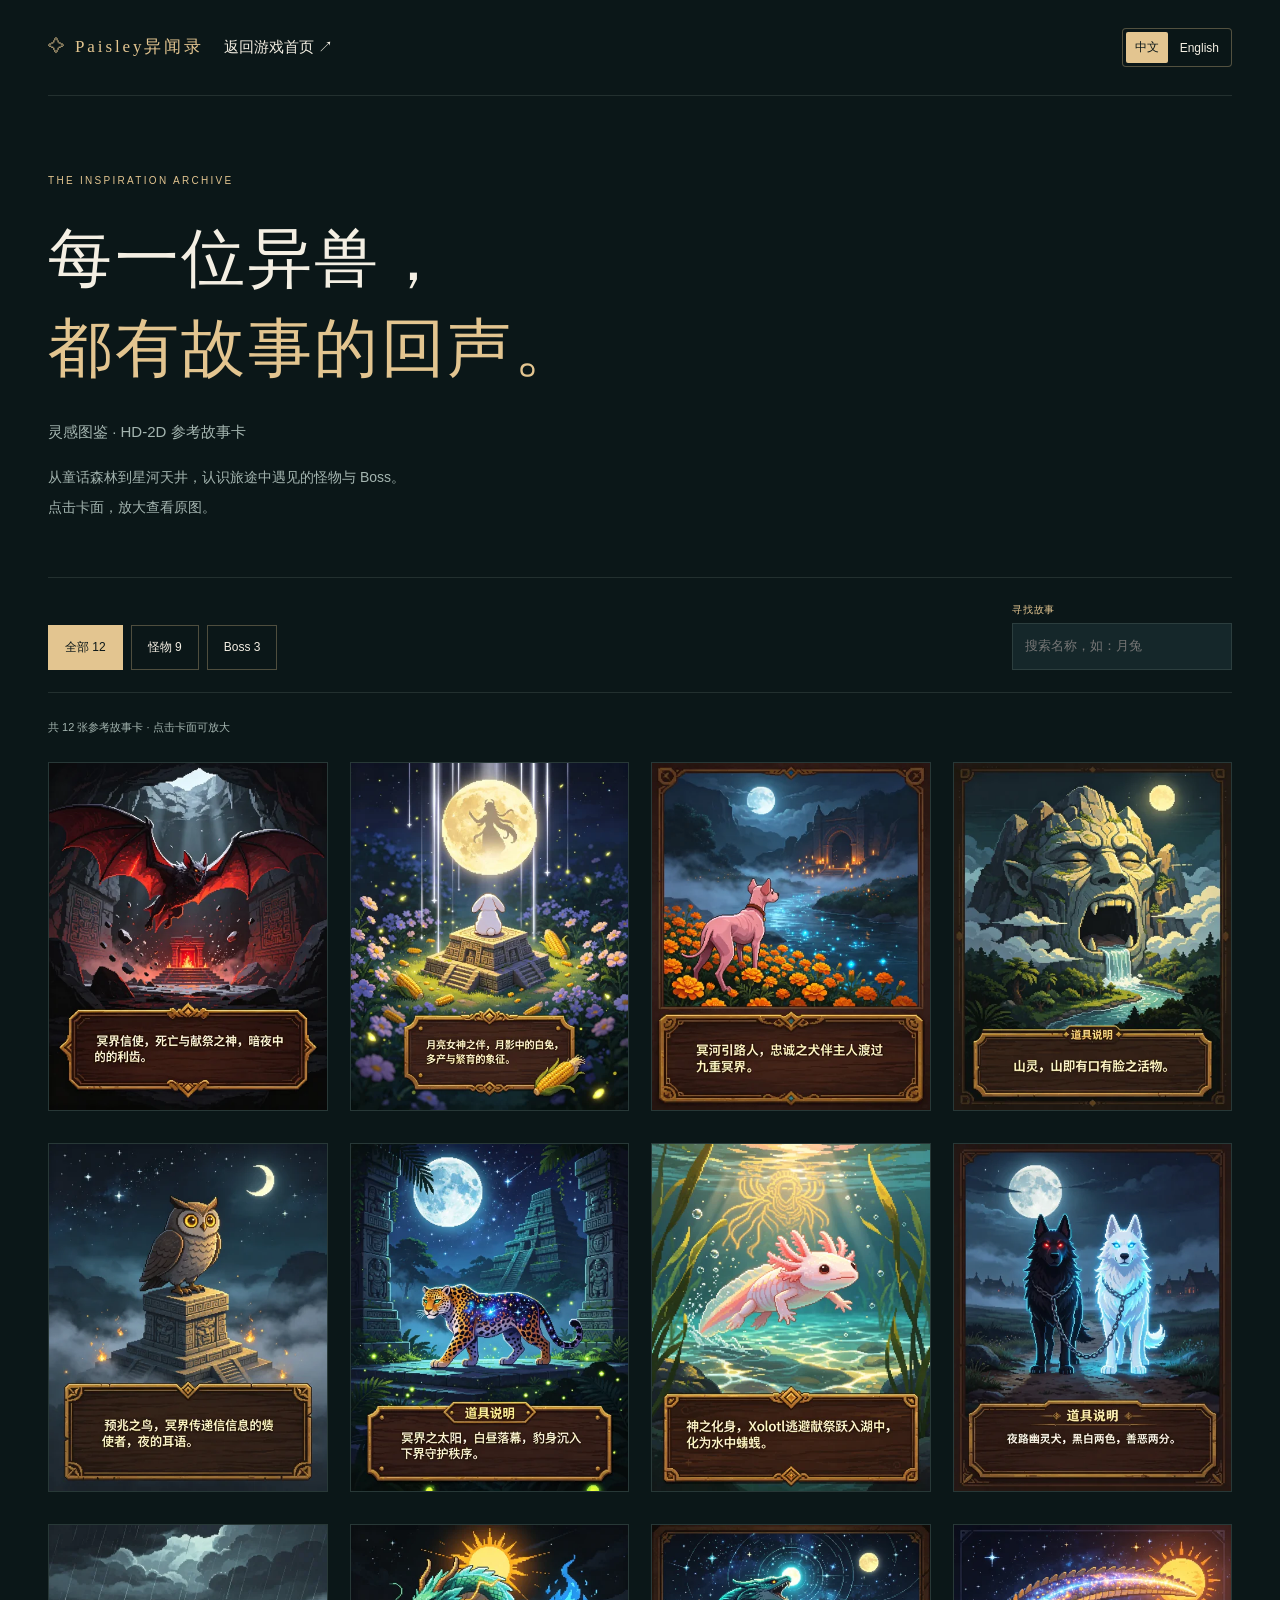
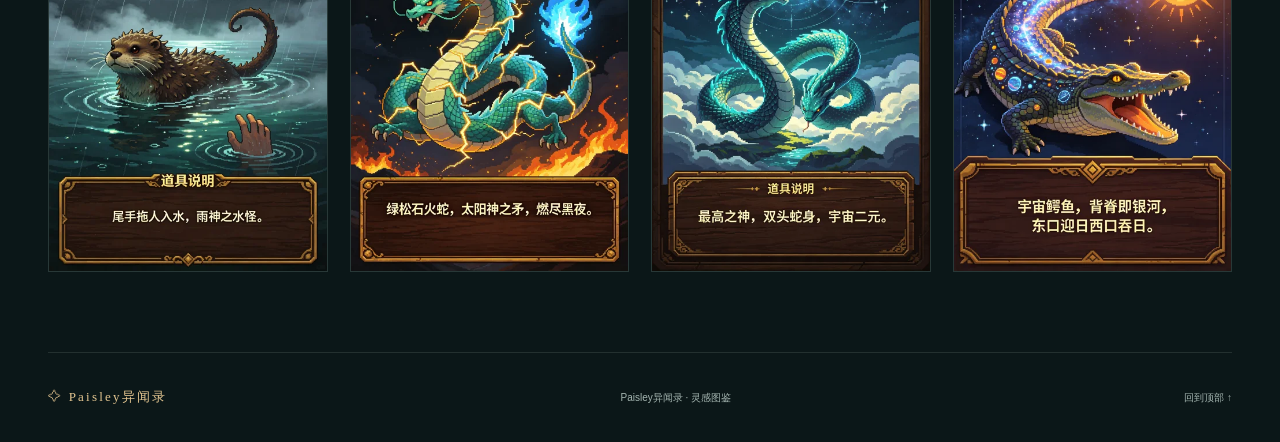
==== commit 38151e7f: "Remove production notes and redundant showcase copy" ====
--- a/lore.html
+++ b/lore.html
@@ -1,2 +1,2 @@
 <!doctype html>
-<html lang="zh-CN"><head><meta charset="utf-8"><meta name="viewport" content="width=device-width, initial-scale=1"><meta name="theme-color" content="#0b1718"><title>灵感图鉴 · HD-2D 参考故事卡 — Paisley异闻录</title><meta name="description" content="阅读Paisley异闻录的 12 张怪物与 Boss 灵感卡片。"><link rel="icon" href="favicon.svg"><link rel="stylesheet" href="style.css?v=lore-1"><link rel="stylesheet" href="lore.css?v=1"><link rel="stylesheet" href="language.css?v=2"><script src="translations.js?v=enemy-cards-20261011" defer></script><script src="language.js?v=goldmark-1" defer></script><script src="lore.js?v=enemy-cards-20261011" defer></script></head><body class="lore-page"><a class="skip" href="#cards">跳到故事卡</a><header class="lore-header wrap"><a class="brand" href="index.html">✧ Paisley异闻录</a><a href="index.html">返回游戏首页 ↗</a><div class="language-switch" role="group" aria-label="Language / 语言"><button type="button" data-language="zh" aria-pressed="true" lang="zh-CN">中文</button><button type="button" data-language="en" aria-pressed="false" lang="en">English</button></div></header><main><section class="lore-intro wrap"><p class="eyebrow">THE INSPIRATION ARCHIVE</p><h1>每一位异兽，<br><em>都有故事的回声。</em></h1><p>灵感图鉴 · HD-2D 参考故事卡</p><p class="lore-description">从童话森林到星河天井，认识旅途中遇见的怪物与 Boss。<br>点击卡面，放大查看原图。</p><p class="lore-boundary">共收录 9 种怪物与 3 位 Boss。卡面保留原始画面与文字，属于创作参考。</p></section><section id="cards" class="wrap lore-library" aria-label="参考故事卡图鉴"><div class="lore-tools"><div class="lore-filters" role="group" aria-label="按类型筛选"><button type="button" data-filter="全部" aria-pressed="true">全部 12</button><button type="button" data-filter="怪物" aria-pressed="false">怪物 9</button><button type="button" data-filter="Boss" aria-pressed="false">Boss 3</button></div><label class="lore-search">寻找故事<input type="search" id="card-search" placeholder="搜索名称，如：月兔" autocomplete="off"></label></div><p id="card-count" class="lore-count" aria-live="polite">共 12 张参考故事卡 · 点击卡面可放大</p><div class="lore-grid"><article id="camazotz" class="lore-card" data-category="怪物"><a class="card-image" href="media/lore/camazotz.webp" data-card-title="蝙蝠 · Camazotz" aria-label="放大阅读：蝙蝠 · Camazotz"><img src="media/lore/camazotz-thumb.webp" alt="蝙蝠 · Camazotz HD-2D 参考故事卡，点击放大阅读卡面文字" width="480" height="600" loading="lazy"></a></article><article id="rabbit" class="lore-card" data-category="怪物"><a class="card-image" href="media/lore/rabbit.webp" data-card-title="月兔" aria-label="放大阅读：月兔"><img src="media/lore/rabbit-thumb.webp" alt="月兔 HD-2D 参考故事卡，点击放大阅读卡面文字" width="480" height="600" loading="lazy"></a></article><article id="xolo" class="lore-card" data-category="怪物"><a class="card-image" href="media/lore/xolo.webp" data-card-title="无毛犬 · Xoloitzcuintli" aria-label="放大阅读：无毛犬 · Xoloitzcuintli"><img src="media/lore/xolo-thumb.webp" alt="无毛犬 · Xoloitzcuintli HD-2D 参考故事卡，点击放大阅读卡面文字" width="480" height="600" loading="lazy"></a></article><article id="witz" class="lore-card" data-category="怪物"><a class="card-image" href="media/lore/witz.webp" data-card-title="山灵 · Witz" aria-label="放大阅读：山灵 · Witz"><img src="media/lore/witz-thumb.webp" alt="山灵 · Witz HD-2D 参考故事卡，点击放大阅读卡面文字" width="480" height="600" loading="lazy"></a></article><article id="tecolote" class="lore-card" data-category="怪物"><a class="card-image" href="media/lore/tecolote.webp" data-card-title="猫头鹰 · Tecolote" aria-label="放大阅读：猫头鹰 · Tecolote"><img src="media/lore/tecolote-thumb.webp" alt="猫头鹰 · Tecolote HD-2D 参考故事卡，点击放大阅读卡面文字" width="480" height="600" loading="lazy"></a></article><article id="balam" class="lore-card" data-category="怪物"><a class="card-image" href="media/lore/balam.webp" data-card-title="美洲豹 · Balam" aria-label="放大阅读：美洲豹 · Balam"><img src="media/lore/balam-thumb.webp" alt="美洲豹 · Balam HD-2D 参考故事卡，点击放大阅读卡面文字" width="480" height="600" loading="lazy"></a></article><article id="axolotl" class="lore-card" data-category="怪物"><a class="card-image" href="media/lore/axolotl.webp" data-card-title="蝾螈 · Axolotl" aria-label="放大阅读：蝾螈 · Axolotl"><img src="media/lore/axolotl-thumb.webp" alt="蝾螈 · Axolotl HD-2D 参考故事卡，点击放大阅读卡面文字" width="480" height="600" loading="lazy"></a></article><article id="cadejo" class="lore-card" data-category="怪物"><a class="card-image" href="media/lore/cadejo.webp" data-card-title="幽灵犬 · Cadejo" aria-label="放大阅读：幽灵犬 · Cadejo"><img src="media/lore/cadejo-thumb.webp" alt="幽灵犬 · Cadejo HD-2D 参考故事卡，点击放大阅读卡面文字" width="480" height="600" loading="lazy"></a></article><article id="ahuizotl" class="lore-card" data-category="怪物"><a class="card-image" href="media/lore/ahuizotl.webp" data-card-title="水怪 · Ahuizotl" aria-label="放大阅读：水怪 · Ahuizotl"><img src="media/lore/ahuizotl-thumb.webp" alt="水怪 · Ahuizotl HD-2D 参考故事卡，点击放大阅读卡面文字" width="480" height="600" loading="lazy"></a></article><article id="xiuhcoatl" class="lore-card" data-category="Boss"><a class="card-image" href="media/lore/xiuhcoatl.webp" data-card-title="绿松石火蛇 · Xiuhcoatl" aria-label="放大阅读：绿松石火蛇 · Xiuhcoatl"><img src="media/lore/xiuhcoatl-thumb.webp" alt="绿松石火蛇 · Xiuhcoatl HD-2D 参考故事卡，点击放大阅读卡面文字" width="480" height="600" loading="lazy"></a></article><article id="itzamna" class="lore-card" data-category="Boss"><a class="card-image" href="media/lore/itzamna.webp" data-card-title="双头蛇 · Itzamna" aria-label="放大阅读：双头蛇 · Itzamna"><img src="media/lore/itzamna-thumb.webp" alt="双头蛇 · Itzamna HD-2D 参考故事卡，点击放大阅读卡面文字" width="480" height="600" loading="lazy"></a></article><article id="itzamcabain" class="lore-card" data-category="Boss"><a class="card-image" href="media/lore/itzamcabain.webp" data-card-title="宇宙鳄鱼 · Itzam Cab Ain" aria-label="放大阅读：宇宙鳄鱼 · Itzam Cab Ain"><img src="media/lore/itzamcabain-thumb.webp" alt="宇宙鳄鱼 · Itzam Cab Ain HD-2D 参考故事卡，点击放大阅读卡面文字" width="480" height="600" loading="lazy"></a></article></div><p id="card-empty" hidden>没有找到对应卡片，试试其他名称或分类。</p><noscript><p>可直接点击卡面打开大图；启用 JavaScript 后可使用分类与搜索。</p></noscript></section></main><dialog id="card-viewer" aria-labelledby="viewer-title"><div class="viewer-bar"><h2 id="viewer-title">参考故事卡</h2><a id="viewer-original" href="media/lore/itzpapalotl.webp" target="_blank" rel="noopener">打开高清图 ↗</a><button id="viewer-close" type="button" aria-label="关闭大图">关闭 ×</button></div><img id="viewer-image" alt=""><p>卡面原文 · 创作参考</p></dialog><footer class="footer wrap"><a class="brand" href="index.html">✧ Paisley异闻录</a><p>Paisley异闻录 · 灵感图鉴</p><a href="#">回到顶部 ↑</a></footer></body></html>
+<html lang="zh-CN"><head><meta charset="utf-8"><meta name="viewport" content="width=device-width, initial-scale=1"><meta name="theme-color" content="#0b1718"><title>灵感图鉴 · HD-2D 参考故事卡 — Paisley异闻录</title><meta name="description" content="阅读Paisley异闻录的 12 张怪物与 Boss 灵感卡片。"><link rel="icon" href="favicon.svg"><link rel="stylesheet" href="style.css?v=lore-1"><link rel="stylesheet" href="lore.css?v=1"><link rel="stylesheet" href="language.css?v=2"><script src="translations.js?v=enemy-cards-20261011" defer></script><script src="language.js?v=goldmark-1" defer></script><script src="lore.js?v=enemy-cards-20261011" defer></script></head><body class="lore-page"><a class="skip" href="#cards">跳到故事卡</a><header class="lore-header wrap"><a class="brand" href="index.html">✧ Paisley异闻录</a><a href="index.html">返回游戏首页 ↗</a><div class="language-switch" role="group" aria-label="Language / 语言"><button type="button" data-language="zh" aria-pressed="true" lang="zh-CN">中文</button><button type="button" data-language="en" aria-pressed="false" lang="en">English</button></div></header><main><section class="lore-intro wrap"><p class="eyebrow">THE INSPIRATION ARCHIVE</p><h1>每一位异兽，<br><em>都有故事的回声。</em></h1><p>灵感图鉴 · HD-2D 参考故事卡</p><p class="lore-description">从童话森林到星河天井，认识旅途中遇见的怪物与 Boss。<br>点击卡面，放大查看原图。</p></section><section id="cards" class="wrap lore-library" aria-label="参考故事卡图鉴"><div class="lore-tools"><div class="lore-filters" role="group" aria-label="按类型筛选"><button type="button" data-filter="全部" aria-pressed="true">全部 12</button><button type="button" data-filter="怪物" aria-pressed="false">怪物 9</button><button type="button" data-filter="Boss" aria-pressed="false">Boss 3</button></div><label class="lore-search">寻找故事<input type="search" id="card-search" placeholder="搜索名称，如：月兔" autocomplete="off"></label></div><p id="card-count" class="lore-count" aria-live="polite">共 12 张参考故事卡 · 点击卡面可放大</p><div class="lore-grid"><article id="camazotz" class="lore-card" data-category="怪物"><a class="card-image" href="media/lore/camazotz.webp" data-card-title="蝙蝠 · Camazotz" aria-label="放大阅读：蝙蝠 · Camazotz"><img src="media/lore/camazotz-thumb.webp" alt="蝙蝠 · Camazotz HD-2D 参考故事卡，点击放大阅读卡面文字" width="480" height="600" loading="lazy"></a></article><article id="rabbit" class="lore-card" data-category="怪物"><a class="card-image" href="media/lore/rabbit.webp" data-card-title="月兔" aria-label="放大阅读：月兔"><img src="media/lore/rabbit-thumb.webp" alt="月兔 HD-2D 参考故事卡，点击放大阅读卡面文字" width="480" height="600" loading="lazy"></a></article><article id="xolo" class="lore-card" data-category="怪物"><a class="card-image" href="media/lore/xolo.webp" data-card-title="无毛犬 · Xoloitzcuintli" aria-label="放大阅读：无毛犬 · Xoloitzcuintli"><img src="media/lore/xolo-thumb.webp" alt="无毛犬 · Xoloitzcuintli HD-2D 参考故事卡，点击放大阅读卡面文字" width="480" height="600" loading="lazy"></a></article><article id="witz" class="lore-card" data-category="怪物"><a class="card-image" href="media/lore/witz.webp" data-card-title="山灵 · Witz" aria-label="放大阅读：山灵 · Witz"><img src="media/lore/witz-thumb.webp" alt="山灵 · Witz HD-2D 参考故事卡，点击放大阅读卡面文字" width="480" height="600" loading="lazy"></a></article><article id="tecolote" class="lore-card" data-category="怪物"><a class="card-image" href="media/lore/tecolote.webp" data-card-title="猫头鹰 · Tecolote" aria-label="放大阅读：猫头鹰 · Tecolote"><img src="media/lore/tecolote-thumb.webp" alt="猫头鹰 · Tecolote HD-2D 参考故事卡，点击放大阅读卡面文字" width="480" height="600" loading="lazy"></a></article><article id="balam" class="lore-card" data-category="怪物"><a class="card-image" href="media/lore/balam.webp" data-card-title="美洲豹 · Balam" aria-label="放大阅读：美洲豹 · Balam"><img src="media/lore/balam-thumb.webp" alt="美洲豹 · Balam HD-2D 参考故事卡，点击放大阅读卡面文字" width="480" height="600" loading="lazy"></a></article><article id="axolotl" class="lore-card" data-category="怪物"><a class="card-image" href="media/lore/axolotl.webp" data-card-title="蝾螈 · Axolotl" aria-label="放大阅读：蝾螈 · Axolotl"><img src="media/lore/axolotl-thumb.webp" alt="蝾螈 · Axolotl HD-2D 参考故事卡，点击放大阅读卡面文字" width="480" height="600" loading="lazy"></a></article><article id="cadejo" class="lore-card" data-category="怪物"><a class="card-image" href="media/lore/cadejo.webp" data-card-title="幽灵犬 · Cadejo" aria-label="放大阅读：幽灵犬 · Cadejo"><img src="media/lore/cadejo-thumb.webp" alt="幽灵犬 · Cadejo HD-2D 参考故事卡，点击放大阅读卡面文字" width="480" height="600" loading="lazy"></a></article><article id="ahuizotl" class="lore-card" data-category="怪物"><a class="card-image" href="media/lore/ahuizotl.webp" data-card-title="水怪 · Ahuizotl" aria-label="放大阅读：水怪 · Ahuizotl"><img src="media/lore/ahuizotl-thumb.webp" alt="水怪 · Ahuizotl HD-2D 参考故事卡，点击放大阅读卡面文字" width="480" height="600" loading="lazy"></a></article><article id="xiuhcoatl" class="lore-card" data-category="Boss"><a class="card-image" href="media/lore/xiuhcoatl.webp" data-card-title="绿松石火蛇 · Xiuhcoatl" aria-label="放大阅读：绿松石火蛇 · Xiuhcoatl"><img src="media/lore/xiuhcoatl-thumb.webp" alt="绿松石火蛇 · Xiuhcoatl HD-2D 参考故事卡，点击放大阅读卡面文字" width="480" height="600" loading="lazy"></a></article><article id="itzamna" class="lore-card" data-category="Boss"><a class="card-image" href="media/lore/itzamna.webp" data-card-title="双头蛇 · Itzamna" aria-label="放大阅读：双头蛇 · Itzamna"><img src="media/lore/itzamna-thumb.webp" alt="双头蛇 · Itzamna HD-2D 参考故事卡，点击放大阅读卡面文字" width="480" height="600" loading="lazy"></a></article><article id="itzamcabain" class="lore-card" data-category="Boss"><a class="card-image" href="media/lore/itzamcabain.webp" data-card-title="宇宙鳄鱼 · Itzam Cab Ain" aria-label="放大阅读：宇宙鳄鱼 · Itzam Cab Ain"><img src="media/lore/itzamcabain-thumb.webp" alt="宇宙鳄鱼 · Itzam Cab Ain HD-2D 参考故事卡，点击放大阅读卡面文字" width="480" height="600" loading="lazy"></a></article></div><p id="card-empty" hidden>没有找到对应卡片，试试其他名称或分类。</p><noscript><p>可直接点击卡面打开大图；启用 JavaScript 后可使用分类与搜索。</p></noscript></section></main><dialog id="card-viewer" aria-labelledby="viewer-title"><div class="viewer-bar"><h2 id="viewer-title">参考故事卡</h2><a id="viewer-original" href="media/lore/itzpapalotl.webp" target="_blank" rel="noopener">打开高清图 ↗</a><button id="viewer-close" type="button" aria-label="关闭大图">关闭 ×</button></div><img id="viewer-image" alt=""></dialog><footer class="footer wrap"><a class="brand" href="index.html">✧ Paisley异闻录</a><p>Paisley异闻录 · 灵感图鉴</p><a href="#">回到顶部 ↑</a></footer></body></html>
--- a/style.css
+++ b/style.css
@@ -1,5 +1,5 @@
 @charset "UTF-8";
-:root{--bg:#0b1718;--panel:#102021;--gold:#e3c590;--text:#f4efe3;--muted:#a4b5b0;--line:#bac8ba24;--serif:Georgia,"Noto Serif SC","Songti SC",SimSun,serif}*{box-sizing:border-box}html{scroll-behavior:smooth;scroll-padding-top:88px}body{margin:0;background:var(--bg);color:var(--text);font-family:"Microsoft YaHei","PingFang SC",sans-serif;font-size:15px;line-height:1.9}a{color:inherit;text-decoration:none}button,a,video{ -webkit-tap-highlight-color:transparent}a:focus-visible,video:focus-visible{outline:2px solid var(--gold);outline-offset:6px}img{max-width:100%;display:block}p,h1,h2,h3{margin-top:0}h2{font-family:var(--serif);font-size:clamp(29px,3.1vw,44px);font-weight:400;line-height:1.5;letter-spacing:.04em;margin-bottom:23px}h2 em{font-style:normal;color:var(--gold)}h3{font-weight:500;letter-spacing:.04em}p{color:var(--muted)}.wrap{width:min(1200px,calc(100% - 96px));margin-inline:auto}.header{height:86px;display:flex;align-items:center;gap:32px;padding:0 48px;position:absolute;inset:0 0 auto;z-index:3;border-bottom:1px solid #fff2;background:linear-gradient(#09131699,transparent)}.brand{font-family:Georgia,serif;letter-spacing:.17em;font-size:17px;color:var(--gold);white-space:nowrap}.brand-star{font-size:33px;vertical-align:middle;margin-right:8px}.header nav{display:flex;gap:36px;margin:auto;font-size:13px;letter-spacing:.08em}.header nav a:hover,.footer a:hover{color:var(--gold)}.header nav span{color:var(--gold);margin-left:6px}.status{font-size:11px;letter-spacing:.13em;color:#d5ded2}.status i{display:inline-block;width:5px;height:5px;background:var(--gold);border-radius:50%;margin-right:8px}.hero{position:relative;min-height:780px;height:min(920px,100svh);overflow:hidden;background:#14282b}.hero-art{position:absolute;inset:0;background:url(media/hero.jpg) center 45%/cover no-repeat;opacity:.83}.hero-shade{position:absolute;inset:0;background:linear-gradient(90deg,#071315ed 0%,#071315a6 34%,#07131510 76%),linear-gradient(0deg,var(--bg),transparent 32%,#07131526)}.hero-content{position:relative;padding-top:180px}.eyebrow{font-size:10px;font-weight:500;letter-spacing:.23em;color:var(--gold);margin-bottom:24px}.hero h1{font-family:var(--serif);font-weight:400;font-size:clamp(60px,7.5vw,104px);line-height:1.25;letter-spacing:.12em;margin-bottom:8px;text-shadow:0 4px 40px #0007}.english-title{font-family:Georgia,serif;font-size:16px;color:var(--gold);letter-spacing:.22em;margin-bottom:34px}.hero-line{color:#fff3dc;font-family:var(--serif);font-size:29px;line-height:1.6;letter-spacing:.12em;margin-bottom:20px}.hero-description{color:#c0cbc7;font-size:14px;line-height:2}.actions{display:flex;gap:18px;margin-top:34px;align-items:center}.button{display:inline-flex;align-items:center;justify-content:center;gap:17px;padding:14px 24px;min-height:52px;font-size:13px;transition:background .2s,transform .2s}.button:hover{transform:translateY(-2px)}.primary{background:var(--gold);color:#162523;border:1px solid var(--gold)}.primary:hover{background:#f3d9ac}.button small{font:9px Georgia,serif;opacity:.7}.quiet{border:1px solid #d8cda155;color:var(--gold)}.quiet:hover{background:#e3c59015}.hero-bottom{position:absolute;bottom:35px;left:0;right:0;display:flex;justify-content:space-between;font-size:11px;letter-spacing:.12em;color:#c1c9bd}.hero-bottom b{margin:0 16px;color:var(--gold)}.hero-bottom a{color:var(--gold)}.art-note{position:absolute;right:48px;bottom:90px;font-size:10px;letter-spacing:.08em;color:#e2e7da99}.section{padding-top:110px;padding-bottom:110px}.adventure{display:grid;grid-template-columns:.85fr 1.4fr;gap:80px}.section-intro>p:last-child{font-size:14px;line-height:2.2}.features{display:grid;grid-template-columns:1fr 1fr;gap:40px 45px}.features article{border-top:1px solid var(--line);padding-top:22px}.feature-number{font-family:Georgia,serif;color:var(--gold);font-style:italic;font-size:20px}.features h3{font-size:19px;margin:12px 0}.features p{font-size:13px;line-height:2;margin-bottom:17px}.tag{font-size:9px;letter-spacing:.14em;color:#cbbd9e}.films{background:linear-gradient(120deg,#132627,#0f2023);border-block:1px solid var(--line)}.section-heading{display:flex;align-items:end;justify-content:space-between;gap:25px;margin-bottom:40px}.section-heading h2{margin-bottom:0}.section-heading>p{font-size:12px;margin-bottom:8px}.film-grid{display:grid;grid-template-columns:1fr 1fr;gap:30px}.video-frame{border:1px solid #c4b68b4a;background:#071012;aspect-ratio:16/9;overflow:hidden}.video-frame video{width:100%;height:100%;display:block;object-fit:contain}.film-heading{display:flex;align-items:center;justify-content:space-between;margin:20px 0 10px}.film-heading h3{font-family:var(--serif);font-size:24px;margin:0}.film-heading>span{color:var(--gold);font-size:11px;letter-spacing:.1em}.film>p{font-size:12px;line-height:2.2}.film-label{color:var(--gold);margin-right:10px}.blue{color:#a6d4e2}.video-note{font-size:11px;line-height:1.8;padding-top:22px;margin:24px 0 0;border-top:1px solid var(--line);color:#819b97}.heroes{display:grid;grid-template-columns:1fr 1fr;gap:110px;align-items:center}.hero-portrait{position:relative;max-width:480px;border:1px solid #c4b68b50;padding:10px}.hero-portrait>img{width:100%;aspect-ratio:4/5;object-fit:cover;object-position:50% 35%}.portrait-caption{background:linear-gradient(transparent,#0b1718ef);position:absolute;bottom:10px;left:10px;right:10px;padding:80px 26px 25px;color:var(--gold);font:11px Georgia,serif;letter-spacing:.18em}.portrait-caption span{display:block;font-family:var(--serif);font-size:28px;margin-top:14px;color:var(--text)}.hero-story>p{font-size:14px;line-height:2.2}.hero-story .eyebrow{font-size:10px}.bear-intro{display:flex;align-items:center;gap:22px;border-top:1px solid var(--line);margin-top:30px;padding-top:23px}.bear-intro>img{width:92px;height:105px;object-fit:contain}.bear-intro h3{font-family:var(--serif);font-size:24px;margin:4px 0}.bear-intro p{font-size:12px;margin:0}.worlds{padding-top:15px}.world-grid{display:grid;grid-template-columns:repeat(3,1fr);gap:24px}.world-grid article{border-bottom:1px solid #c4b68b40;background:#122122}.world-grid img{width:100%;aspect-ratio:16/10;object-fit:cover;opacity:.9;transition:opacity .3s}.world-grid article:hover img{opacity:1}.world-grid article>div{padding:26px 24px 20px}.world-grid h3{font-family:var(--serif);font-size:25px;margin:12px 0 7px}.world-grid p{font-size:12px;margin:0}.world-grid .eyebrow{font-size:9px}.closing{text-align:center;padding:40px 0 100px;background:radial-gradient(ellipse,#20434444,transparent 66%)}.closing-star{font-size:50px;color:var(--gold);display:block;margin-bottom:10px}.closing .eyebrow{font-size:9px}.closing h2{font-size:clamp(28px,3vw,40px)}.closing>p:not(.eyebrow){font-size:14px;margin-bottom:28px}.footer{border-top:1px solid var(--line);padding-block:32px;display:flex;justify-content:space-between;align-items:center;gap:20px}.footer .brand{font-size:13px}.footer p,.footer>a:last-child{font-size:10px;color:var(--muted);margin:0}.skip{position:absolute;top:-60px;left:10px;padding:8px;background:var(--gold);color:var(--bg);z-index:10}.skip:focus{top:10px}
+:root{--bg:#0b1718;--panel:#102021;--gold:#e3c590;--text:#f4efe3;--muted:#a4b5b0;--line:#bac8ba24;--serif:Georgia,"Noto Serif SC","Songti SC",SimSun,serif}*{box-sizing:border-box}html{scroll-behavior:smooth;scroll-padding-top:88px}body{margin:0;background:var(--bg);color:var(--text);font-family:"Microsoft YaHei","PingFang SC",sans-serif;font-size:15px;line-height:1.9}a{color:inherit;text-decoration:none}button,a,video{ -webkit-tap-highlight-color:transparent}a:focus-visible,video:focus-visible{outline:2px solid var(--gold);outline-offset:6px}img{max-width:100%;display:block}p,h1,h2,h3{margin-top:0}h2{font-family:var(--serif);font-size:clamp(29px,3.1vw,44px);font-weight:400;line-height:1.5;letter-spacing:.04em;margin-bottom:23px}h2 em{font-style:normal;color:var(--gold)}h3{font-weight:500;letter-spacing:.04em}p{color:var(--muted)}.wrap{width:min(1200px,calc(100% - 96px));margin-inline:auto}.header{height:86px;display:flex;align-items:center;gap:32px;padding:0 48px;position:absolute;inset:0 0 auto;z-index:3;border-bottom:1px solid #fff2;background:linear-gradient(#09131699,transparent)}.brand{font-family:Georgia,serif;letter-spacing:.17em;font-size:17px;color:var(--gold);white-space:nowrap}.brand-star{font-size:33px;vertical-align:middle;margin-right:8px}.header nav{display:flex;gap:36px;margin:auto;font-size:13px;letter-spacing:.08em}.header nav a:hover,.footer a:hover{color:var(--gold)}.header nav span{color:var(--gold);margin-left:6px}.status{font-size:11px;letter-spacing:.13em;color:#d5ded2}.status i{display:inline-block;width:5px;height:5px;background:var(--gold);border-radius:50%;margin-right:8px}.hero{position:relative;min-height:780px;height:min(920px,100svh);overflow:hidden;background:#14282b}.hero-art{position:absolute;inset:0;background:url(media/current/cinematic-clean-poster-20261011.webp) center 45%/cover no-repeat;opacity:.83}.hero-shade{position:absolute;inset:0;background:linear-gradient(90deg,#071315ed 0%,#071315a6 34%,#07131510 76%),linear-gradient(0deg,var(--bg),transparent 32%,#07131526)}.hero-content{position:relative;padding-top:180px}.eyebrow{font-size:10px;font-weight:500;letter-spacing:.23em;color:var(--gold);margin-bottom:24px}.hero h1{font-family:var(--serif);font-weight:400;font-size:clamp(60px,7.5vw,104px);line-height:1.25;letter-spacing:.12em;margin-bottom:8px;text-shadow:0 4px 40px #0007}.english-title{font-family:Georgia,serif;font-size:16px;color:var(--gold);letter-spacing:.22em;margin-bottom:34px}.hero-line{color:#fff3dc;font-family:var(--serif);font-size:29px;line-height:1.6;letter-spacing:.12em;margin-bottom:20px}.hero-description{color:#c0cbc7;font-size:14px;line-height:2}.actions{display:flex;gap:18px;margin-top:34px;align-items:center}.button{display:inline-flex;align-items:center;justify-content:center;gap:17px;padding:14px 24px;min-height:52px;font-size:13px;transition:background .2s,transform .2s}.button:hover{transform:translateY(-2px)}.primary{background:var(--gold);color:#162523;border:1px solid var(--gold)}.primary:hover{background:#f3d9ac}.button small{font:9px Georgia,serif;opacity:.7}.quiet{border:1px solid #d8cda155;color:var(--gold)}.quiet:hover{background:#e3c59015}.hero-bottom{position:absolute;bottom:35px;left:0;right:0;display:flex;justify-content:space-between;font-size:11px;letter-spacing:.12em;color:#c1c9bd}.hero-bottom b{margin:0 16px;color:var(--gold)}.hero-bottom a{color:var(--gold)}.art-note{position:absolute;right:48px;bottom:90px;font-size:10px;letter-spacing:.08em;color:#e2e7da99}.section{padding-top:110px;padding-bottom:110px}.adventure{display:grid;grid-template-columns:.85fr 1.4fr;gap:80px}.section-intro>p:last-child{font-size:14px;line-height:2.2}.features{display:grid;grid-template-columns:1fr 1fr;gap:40px 45px}.features article{border-top:1px solid var(--line);padding-top:22px}.feature-number{font-family:Georgia,serif;color:var(--gold);font-style:italic;font-size:20px}.features h3{font-size:19px;margin:12px 0}.features p{font-size:13px;line-height:2;margin-bottom:17px}.tag{font-size:9px;letter-spacing:.14em;color:#cbbd9e}.films{background:linear-gradient(120deg,#132627,#0f2023);border-block:1px solid var(--line)}.section-heading{display:flex;align-items:end;justify-content:space-between;gap:25px;margin-bottom:40px}.section-heading h2{margin-bottom:0}.section-heading>p{font-size:12px;margin-bottom:8px}.film-grid{display:grid;grid-template-columns:1fr 1fr;gap:30px}.video-frame{border:1px solid #c4b68b4a;background:#071012;aspect-ratio:16/9;overflow:hidden}.video-frame video{width:100%;height:100%;display:block;object-fit:contain}.film-heading{display:flex;align-items:center;justify-content:space-between;margin:20px 0 10px}.film-heading h3{font-family:var(--serif);font-size:24px;margin:0}.film-heading>span{color:var(--gold);font-size:11px;letter-spacing:.1em}.film>p{font-size:12px;line-height:2.2}.film-label{color:var(--gold);margin-right:10px}.blue{color:#a6d4e2}.video-note{font-size:11px;line-height:1.8;padding-top:22px;margin:24px 0 0;border-top:1px solid var(--line);color:#819b97}.heroes{display:grid;grid-template-columns:1fr 1fr;gap:110px;align-items:center}.hero-portrait{position:relative;max-width:480px;border:1px solid #c4b68b50;padding:10px}.hero-portrait>img{width:100%;aspect-ratio:4/5;object-fit:cover;object-position:50% 35%}.portrait-caption{background:linear-gradient(transparent,#0b1718ef);position:absolute;bottom:10px;left:10px;right:10px;padding:80px 26px 25px;color:var(--gold);font:11px Georgia,serif;letter-spacing:.18em}.portrait-caption span{display:block;font-family:var(--serif);font-size:28px;margin-top:14px;color:var(--text)}.hero-story>p{font-size:14px;line-height:2.2}.hero-story .eyebrow{font-size:10px}.bear-intro{display:flex;align-items:center;gap:22px;border-top:1px solid var(--line);margin-top:30px;padding-top:23px}.bear-intro>img{width:92px;height:105px;object-fit:contain}.bear-intro h3{font-family:var(--serif);font-size:24px;margin:4px 0}.bear-intro p{font-size:12px;margin:0}.worlds{padding-top:15px}.world-grid{display:grid;grid-template-columns:repeat(3,1fr);gap:24px}.world-grid article{border-bottom:1px solid #c4b68b40;background:#122122}.world-grid img{width:100%;aspect-ratio:16/10;object-fit:cover;opacity:.9;transition:opacity .3s}.world-grid article:hover img{opacity:1}.world-grid article>div{padding:26px 24px 20px}.world-grid h3{font-family:var(--serif);font-size:25px;margin:12px 0 7px}.world-grid p{font-size:12px;margin:0}.world-grid .eyebrow{font-size:9px}.closing{text-align:center;padding:40px 0 100px;background:radial-gradient(ellipse,#20434444,transparent 66%)}.closing-star{font-size:50px;color:var(--gold);display:block;margin-bottom:10px}.closing .eyebrow{font-size:9px}.closing h2{font-size:clamp(28px,3vw,40px)}.closing>p:not(.eyebrow){font-size:14px;margin-bottom:28px}.footer{border-top:1px solid var(--line);padding-block:32px;display:flex;justify-content:space-between;align-items:center;gap:20px}.footer .brand{font-size:13px}.footer p,.footer>a:last-child{font-size:10px;color:var(--muted);margin:0}.skip{position:absolute;top:-60px;left:10px;padding:8px;background:var(--gold);color:var(--bg);z-index:10}.skip:focus{top:10px}
 @media(min-width:1600px){.hero-content{padding-top:210px}.hero-art{background-position:center 42%}}@media(max-width:1000px){.wrap{width:calc(100% - 64px)}.header{padding-inline:32px}.adventure{gap:40px;grid-template-columns:.8fr 1.2fr}.heroes{gap:55px}.features{gap:28px}.hero{height:820px;min-height:0}.hero-art{background-position:58% center}.section{padding-block:80px}.worlds{padding-top:0}.section-heading{align-items:start;flex-direction:column;gap:10px}.world-grid{gap:16px}.world-grid article>div{padding:20px 16px}.world-grid p{min-height:46px}}
 @media(max-width:680px){.wrap{width:calc(100% - 40px)}.header{height:70px;padding-inline:20px;gap:15px;justify-content:space-between}.brand{font-size:13px;letter-spacing:.1em}.brand-star{font-size:25px;margin-right:4px}.header nav{margin:0;gap:16px;font-size:11px;letter-spacing:0}.header nav a:first-child{display:none}.header nav span,.status{display:none}.hero{height:790px}.hero-art{background-position:62% center;opacity:.65}.hero-shade{background:linear-gradient(90deg,#071315dc,#07131548),linear-gradient(0deg,var(--bg),transparent 60%)}.hero-content{padding-top:150px}.hero .eyebrow{font-size:8px;letter-spacing:.16em}.hero h1{font-size:58px;letter-spacing:.07em}.english-title{font-size:12px;margin-top:14px;margin-bottom:34px}.hero-line{font-size:27px}.hero-description{font-size:12px}.actions{gap:12px;margin-top:32px}.button{padding:13px 17px;gap:10px;font-size:12px}.button small{font-size:8px}.hero-bottom{bottom:29px;font-size:9px;letter-spacing:.03em}.hero-bottom b{margin:0 7px}.art-note{right:20px;bottom:65px;font-size:8px}.section{padding-block:64px}.adventure{grid-template-columns:1fr;gap:24px}.features{gap:28px 24px}.features h3{font-size:16px}.features p{font-size:12px}.tag{font-size:8px}.eyebrow{font-size:9px;margin-bottom:18px}.film-grid{grid-template-columns:1fr;gap:26px}.film-heading h3{font-size:22px}.film>p{font-size:11px}.section-heading{margin-bottom:27px}.section-heading h2{font-size:29px}.section-heading>p{font-size:11px}.heroes{grid-template-columns:1fr;gap:38px}.hero-portrait{width:90%;margin-inline:auto}.hero-story h2{font-size:34px}.hero-story>p{font-size:13px}.bear-intro>img{width:75px;height:86px}.worlds{padding-top:10px}.world-grid{grid-template-columns:1fr;gap:26px}.world-grid p{min-height:0}.world-grid article>div{padding:22px}.closing{padding-top:0;padding-bottom:65px}.closing h2{font-size:26px}.closing h2 em{display:block}.closing>p:not(.eyebrow){font-size:12px}.footer{flex-wrap:wrap;padding-block:26px;gap:16px}.footer p{order:3;width:100%;font-size:9px}.footer .brand{font-size:12px}}
 @media(prefers-reduced-motion:reduce){html{scroll-behavior:auto}*,*::before,*::after{transition:none!important;animation:none!important}}
